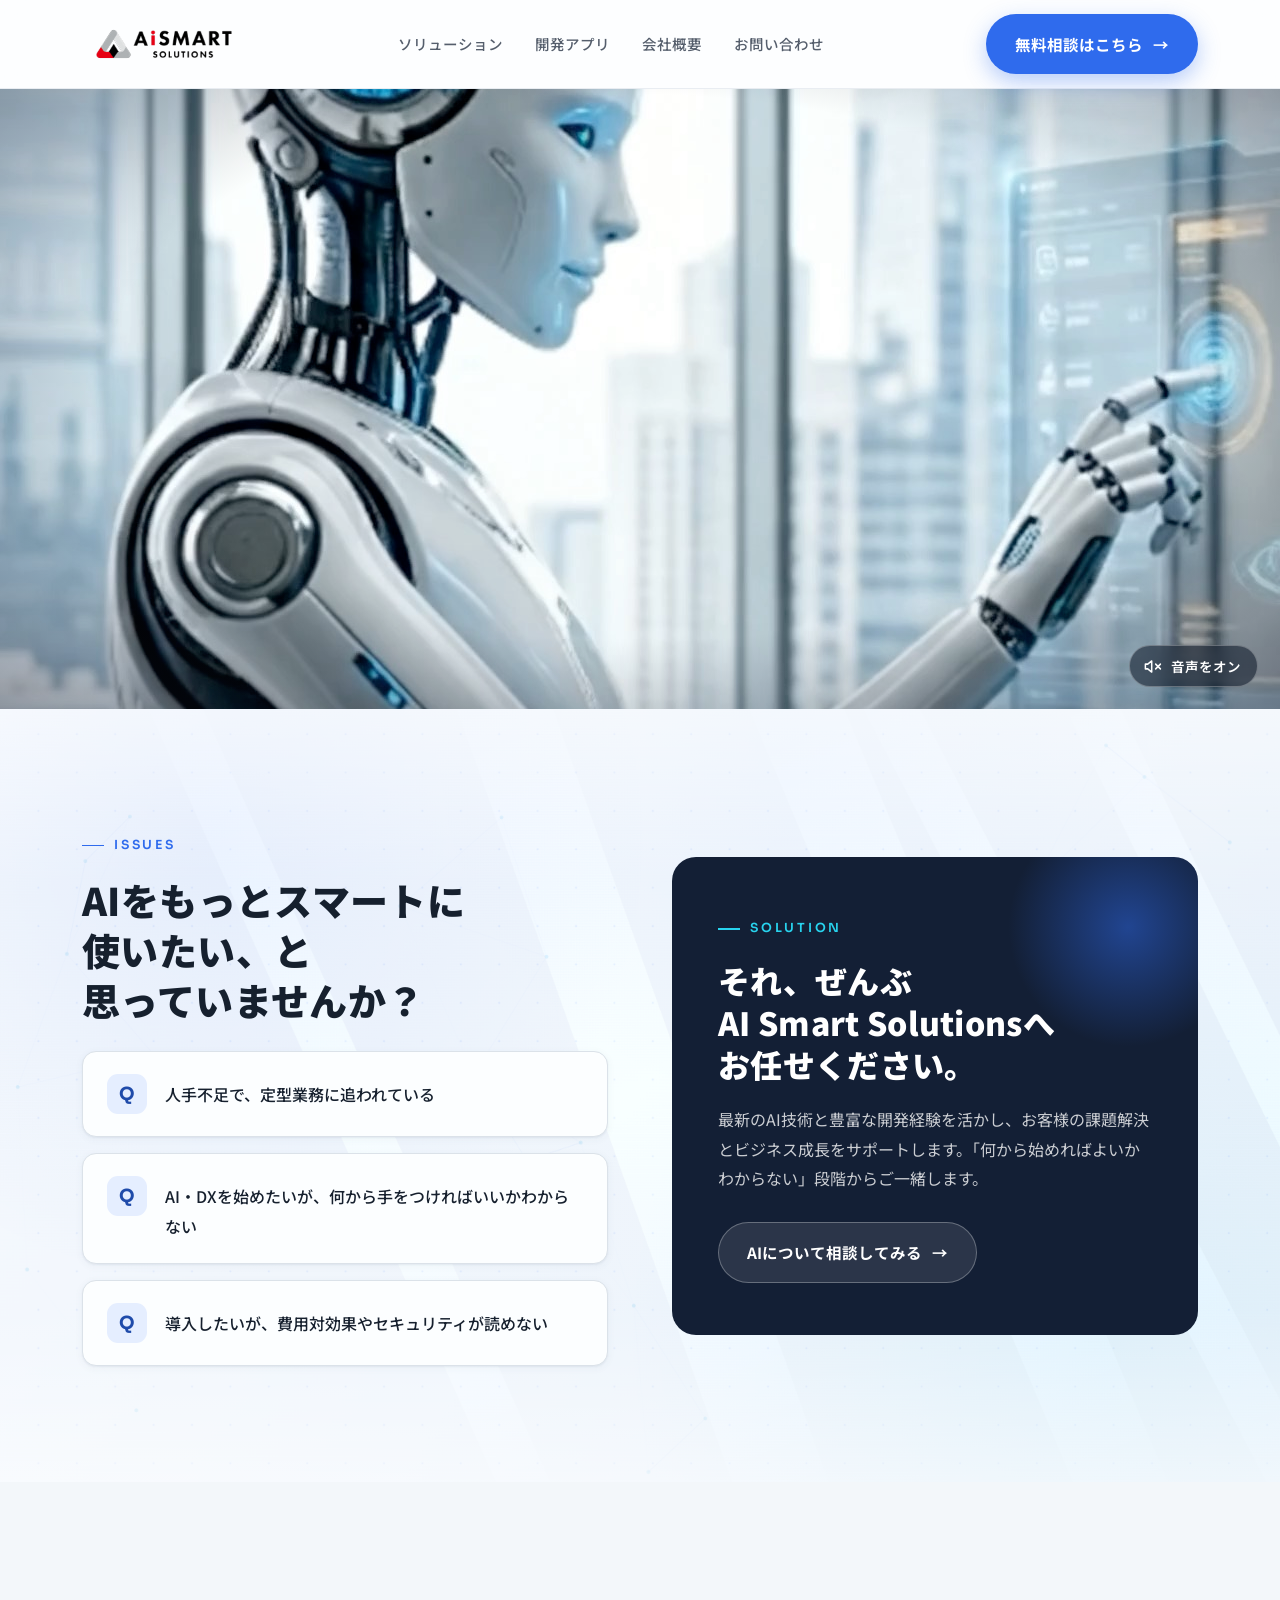
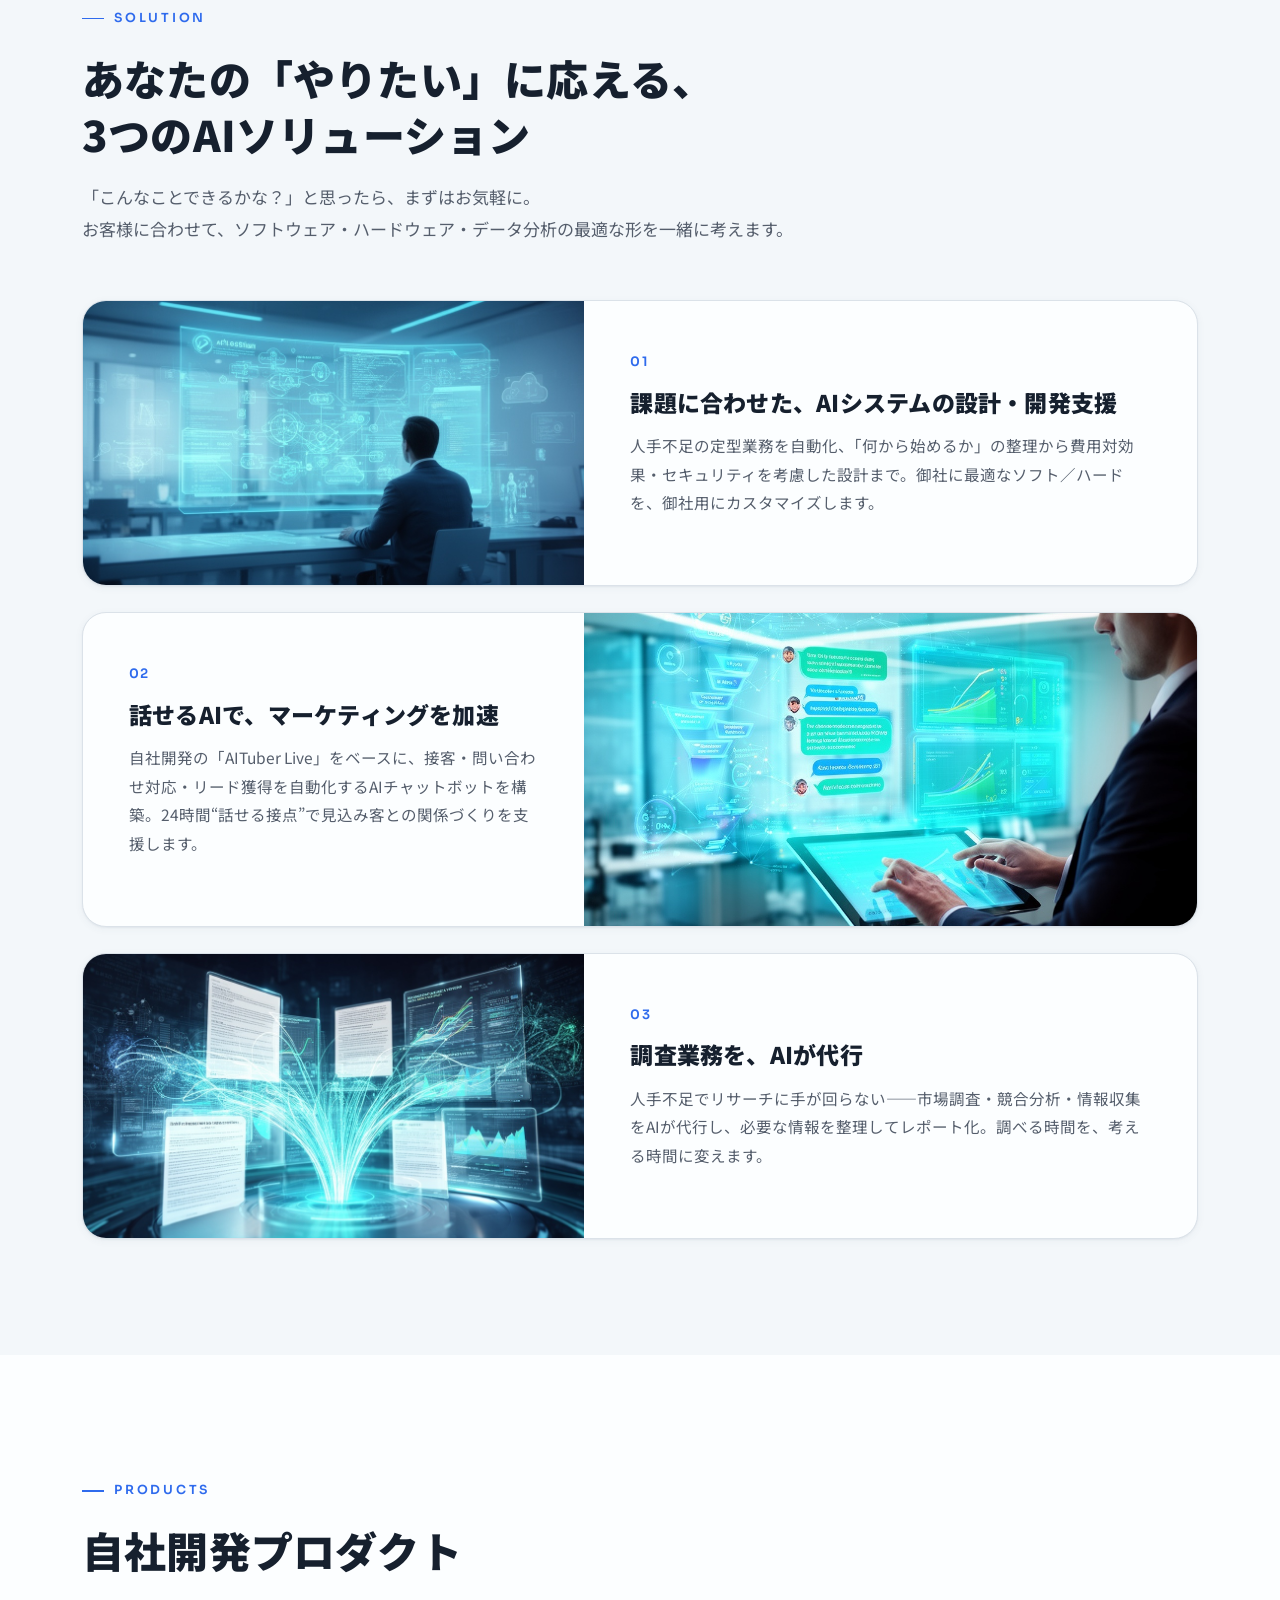
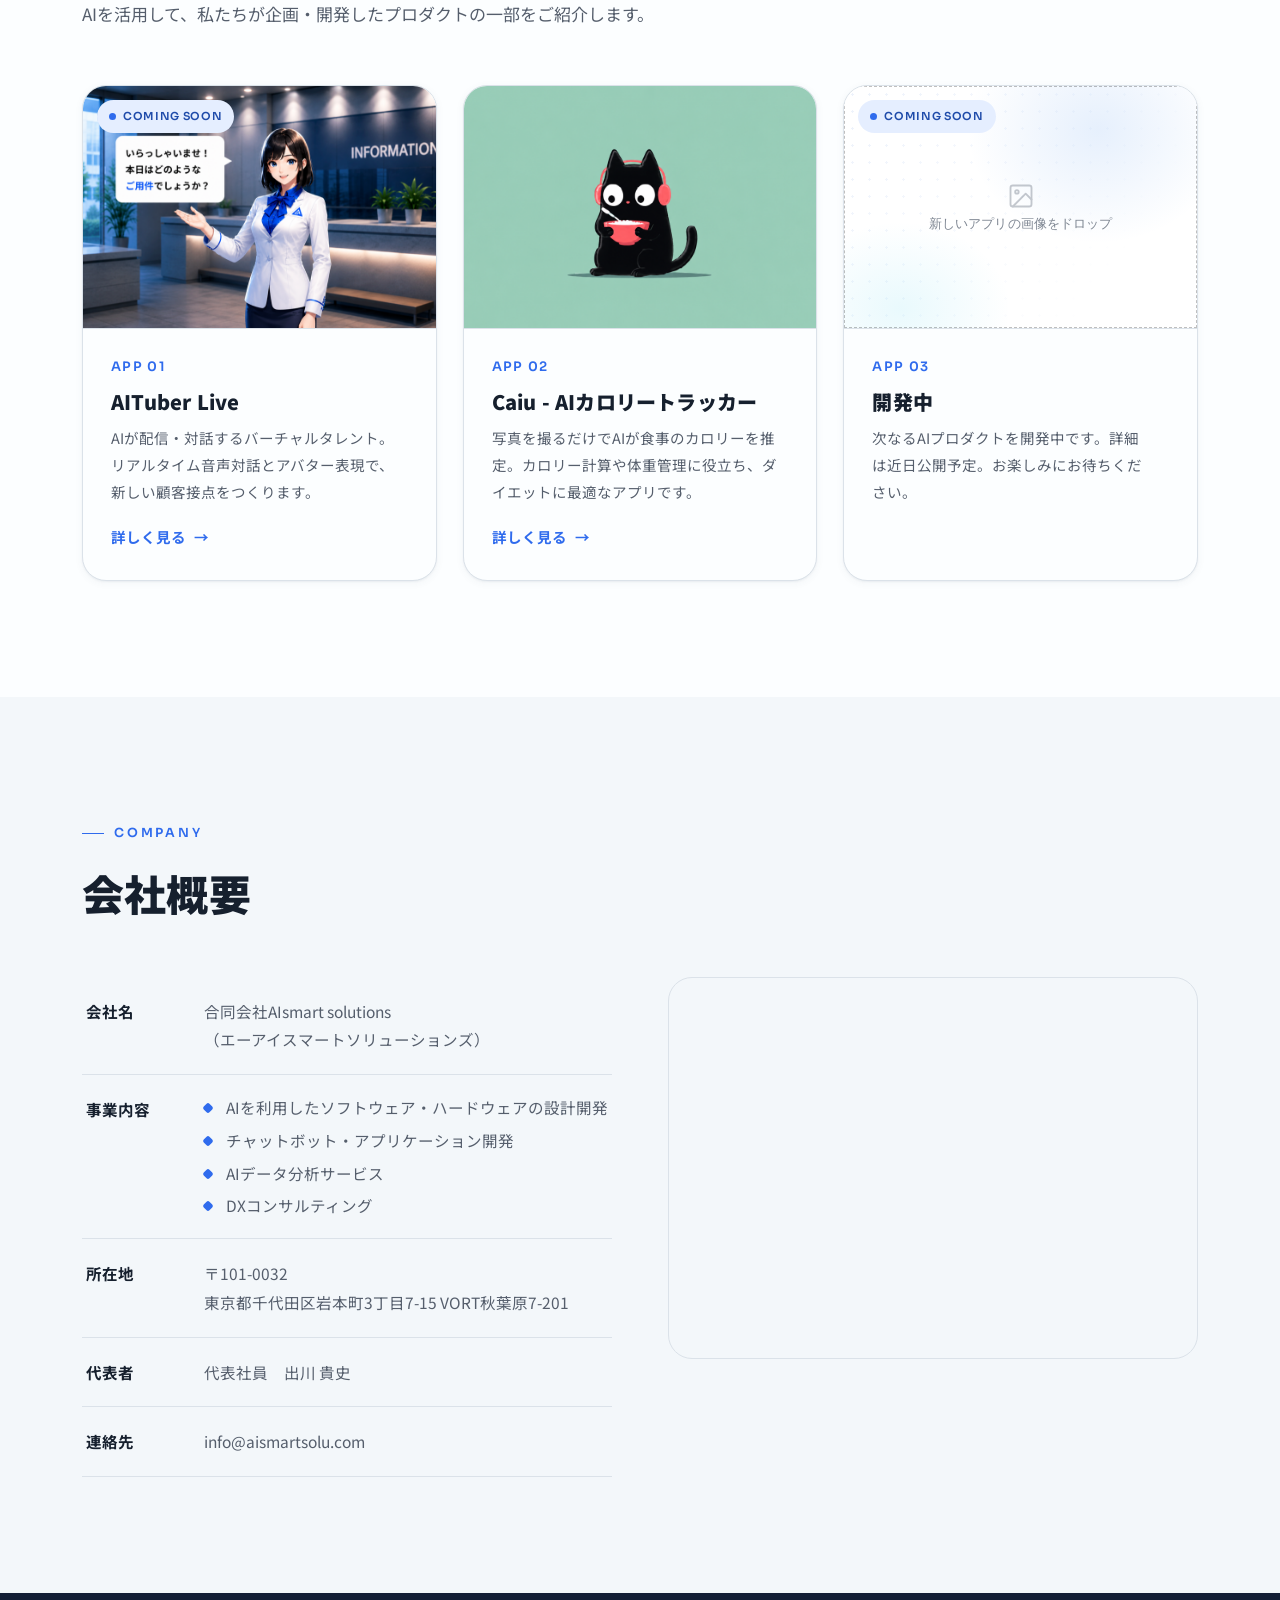
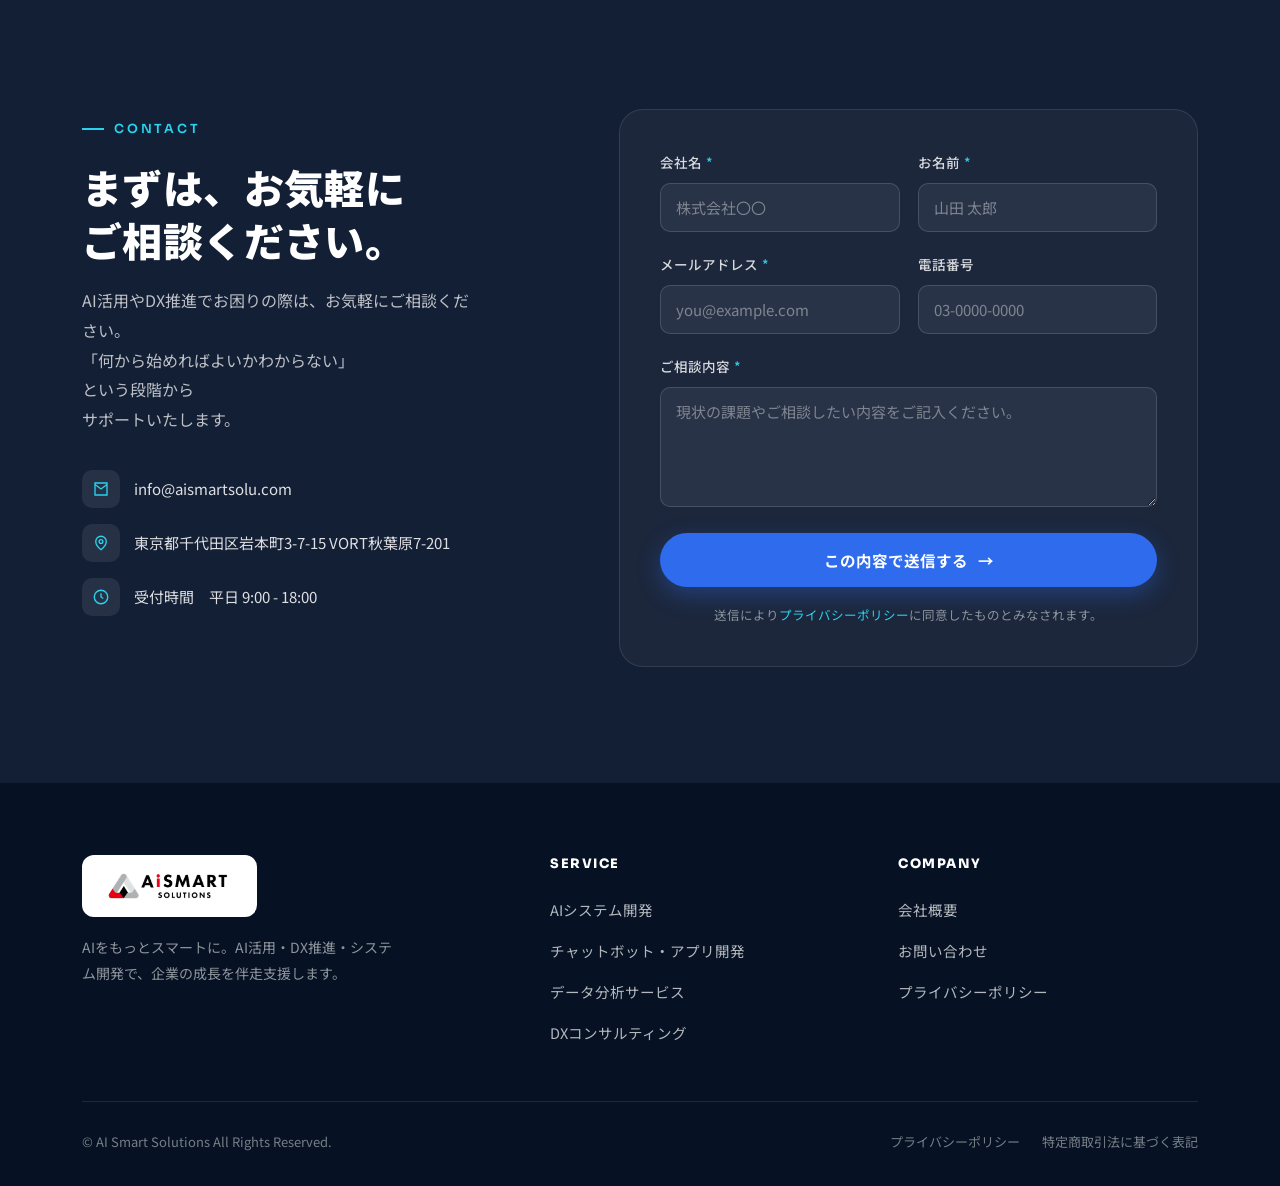
==== index.html @ 5c9c9d2b "Adjust line breaks in contact lead text (v2) Co-Authored-By: Claude Opus 4.8 <noreply@anthropic.com>" ====
<!DOCTYPE html>
<html lang="ja">
<head>
<meta charset="UTF-8">
<meta name="viewport" content="width=device-width, initial-scale=1">
<title>AI Smart Solutions | AI活用・DX推進・システム開発のパートナー</title>
<meta name="description" content="AI Smart SolutionsはAI活用、DX推進、システム開発、チャットボット開発、データ分析サービスを提供し、企業の成長を支援します。">
<meta name="keywords" content="AI開発, DX推進, AIコンサルティング, AIチャットボット, データ分析, AIソリューション, 業務効率化, システム開発">
<meta property="og:title" content="AI Smart Solutions | AIをもっとスマートに">
<meta property="og:description" content="AI活用・DX推進・業務効率化のお悩みを、AI Smart Solutionsが解決します。">
<meta property="og:type" content="website">
<link rel="icon" href="assets/logo.png">
<link rel="stylesheet" href="styles.css">
</head>
<body>

<!-- ======================= HEADER ======================= -->
<header class="site-header">
  <div class="wrap nav">
    <a class="brand" href="#top">
      <img class="brand-logo" src="assets/logo.png" alt="AI Smart Solutions">
    </a>
    <nav class="nav-links">
      <a href="#service">ソリューション</a>
      <a href="#works">開発アプリ</a>
      <a href="#company">会社概要</a>
      <a href="#contact">お問い合わせ</a>
    </nav>
    <a class="btn btn-primary nav-cta" href="#contact">無料相談はこちら <span class="arr">→</span></a>
    <button class="nav-toggle btn btn-ghost" aria-label="メニュー" onclick="document.querySelector('.nav-links').classList.toggle('open')">≡</button>
  </div>
</header>

<main id="top">

<!-- ======================= HERO ======================= -->
<section class="hero section-soft" data-hero="logo" data-hubtone="blue" id="hero">
  <div class="hero-bg"></div>
  <div class="hero-glow" style="width:420px;height:420px;background:var(--accent);opacity:.18;top:-80px;right:6%;"></div>
  <div class="hero-glow" style="width:340px;height:340px;background:var(--cyan);opacity:.14;bottom:-60px;left:2%;"></div>
  <div class="wrap">

    <!-- Variant A: centered -->
    <div class="hero-variant hero-a">
      <div class="eyebrow" style="justify-content:center;">AI · DX · System Development</div>
      <h1 class="hero-title" style="margin-top:22px;">ほんとうのところ、<br><span class="hl">AIをもっとスマートに</span>使いたい<br>と思っていませんか？</h1>
      <p class="hero-sub">AI活用・DX推進・業務効率化のお悩みを、AI Smart Solutionsが解決します。企画から開発、運用までワンストップで伴走します。</p>
      <div class="hero-cta">
        <a class="btn btn-primary" href="#contact">無料相談はこちら <span class="arr">→</span></a>
        <a class="btn btn-ghost" href="#service">サービスを見る</a>
      </div>
      <div class="pill-row">
        <span class="pill">AIシステム開発</span>
        <span class="pill">DX推進</span>
        <span class="pill">データ分析</span>
        <span class="pill">チャットボット</span>
      </div>
    </div>

    <!-- Variant B: split + abstract AI visual -->
    <div class="hero-variant hero-b">
      <div class="hero-split">
        <div>
          <div class="eyebrow">AI · DX · System Development</div>
          <h1 class="hero-title" style="margin-top:22px;">ほんとうのところ、<br><span class="hl">AIをもっとスマートに</span><br>使いたいと思っていませんか？</h1>
          <p class="hero-sub">AI活用・DX推進・業務効率化のお悩みを、AI Smart Solutionsが解決します。</p>
          <div class="hero-cta">
            <a class="btn btn-primary" href="#contact">無料相談はこちら <span class="arr">→</span></a>
            <a class="btn btn-ghost" href="#service">サービスを見る</a>
          </div>
        </div>
        <div class="ai-orb">
          <div class="glow-b"></div>
          <div class="ring r1"></div>
          <div class="ring r2"></div>
          <div class="ring r3"></div>
          <div class="core"></div>
          <div class="node n1"></div>
          <div class="node n2"></div>
          <div class="node n3"></div>
        </div>
      </div>
    </div>

    <!-- Variant C: product mock -->
    <div class="hero-variant hero-c">
      <div class="hero-split">
        <div>
          <div class="eyebrow">AI · DX · System Development</div>
          <h1 class="hero-title" style="margin-top:22px;font-size:clamp(28px,3.6vw,46px);">データを、<br><span class="hl">意思決定の力</span>に変える。</h1>
          <p class="hero-sub">AI活用・DX推進・業務効率化のお悩みを、AI Smart Solutionsが解決します。可視化から予測まで、現場で使える形で。</p>
          <div class="hero-cta">
            <a class="btn btn-primary" href="#contact">無料相談はこちら <span class="arr">→</span></a>
            <a class="btn btn-ghost" href="#service">サービスを見る</a>
          </div>
        </div>
        <div class="mock-window">
          <div class="mock-bar"><i></i><i></i><i></i><span class="url">app.aismartsolu.com / dashboard</span></div>
          <div class="mock-body">
            <div class="mock-kpis">
              <div class="mock-kpi up"><small>売上予測</small><b>+18.4%</b></div>
              <div class="mock-kpi"><small>稼働率</small><b>92%</b></div>
              <div class="mock-kpi up"><small>削減工数</small><b>340h</b></div>
            </div>
            <div class="mock-chart">
              <span style="height:42%"></span><span style="height:58%"></span><span style="height:48%"></span>
              <span style="height:70%"></span><span style="height:62%"></span><span style="height:84%"></span>
              <span style="height:76%"></span><span style="height:96%"></span>
            </div>
            <div class="mock-row"><span class="mock-dot"></span><span class="mock-line s"></span><span class="mock-line"></span></div>
            <div class="mock-row"><span class="mock-dot"></span><span class="mock-line s"></span><span class="mock-line"></span></div>
          </div>
        </div>
      </div>
    </div>

    <!-- Variant D: stats / proof -->
    <div class="hero-variant hero-d">
      <div class="eyebrow" style="justify-content:center;">AI · DX · System Development</div>
      <h1 class="hero-title" style="margin-top:22px;">AIをもっとスマートに。<br><span class="hl">成果でこたえる</span>パートナー。</h1>
      <p class="hero-sub">AI活用・DX推進・業務効率化のお悩みを、AI Smart Solutionsが解決します。</p>
      <div class="hero-cta">
        <a class="btn btn-primary" href="#contact">無料相談はこちら <span class="arr">→</span></a>
        <a class="btn btn-ghost" href="#service">サービスを見る</a>
      </div>
      <div class="stat-strip">
        <div class="stat-cell"><b>100<span style="font-size:.5em">+</span></b><small>AI・DX 支援実績</small></div>
        <div class="stat-cell"><b>4</b><small>事業領域でワンストップ</small></div>
        <div class="stat-cell"><b>340<span style="font-size:.5em">h</span></b><small>平均の業務削減工数</small></div>
        <div class="stat-cell"><b>0<span style="font-size:.5em">→1</span></b><small>「何から」からの伴走</small></div>
      </div>
    </div>

    <!-- Variant E: AI VTuber streaming booth -->
    <div class="hero-variant hero-e">
      <div class="hero-e-stack">
        <div class="hero-e-copy">
          <div class="eyebrow">AI VTuber · DX · System</div>
          <h1 class="hero-title" style="margin-top:22px;font-size:clamp(28px,4vw,50px);">AIが、<span class="hl">話して伝える</span>。<br>もっとスマートな<br>顧客体験へ。</h1>
          <p class="hero-sub">AIチューバー・チャットボットから業務システムまで。AI Smart Solutionsが企画・開発・運用までワンストップで伴走します。</p>
          <div class="hero-cta">
            <a class="btn btn-primary" href="#contact">無料相談はこちら <span class="arr">→</span></a>
            <a class="btn btn-ghost" href="#service">サービスを見る</a>
          </div>
        </div>
        <div class="studio">
          <div class="backglow"></div>
          <div class="floor"></div>
          <div class="halo"></div>
          <span class="live">● LIVE</span>
          <span class="views">12,480 watching</span>
          <span class="bubble">AIをもっと<br>スマートに！</span>
          <div class="avatar">
            <image-slot id="vtuber-avatar" shape="rounded" radius="18" fit="contain" position="50% 100%" placeholder="AIチューバーの立ち絵をドロップ（透過PNG推奨）"></image-slot>
          </div>
          <div class="wave">
            <span style="animation-delay:0s"></span>
            <span style="animation-delay:.12s"></span>
            <span style="animation-delay:.24s"></span>
            <span style="animation-delay:.36s"></span>
            <span style="animation-delay:.18s"></span>
            <span style="animation-delay:.30s"></span>
            <span style="animation-delay:.06s"></span>
            <span style="animation-delay:.20s"></span>
            <span style="animation-delay:.40s"></span>
          </div>
        </div>
      </div>
    </div>

    <!-- Variant F: full-bleed light streaks -->
    <div class="hero-variant hero-f">
      <div class="hero-f-bg"></div>
      <div class="hero-f-inner">
        <div class="eyebrow">AI · DX · System Development</div>
        <h1 class="hero-title" style="margin-top:22px;">ひとつの光に、<br><span class="hl">すべての知能</span>を集めて。</h1>
        <p class="hero-sub">AI活用・DX推進・業務効率化のお悩みを、AI Smart Solutionsが解決します。企画から開発、運用までワンストップで伴走します。</p>
        <div class="hero-cta">
          <a class="btn btn-primary" href="#contact">無料相談はこちら <span class="arr">→</span></a>
          <a class="btn btn-ghost" href="#service">サービスを見る</a>
        </div>
      </div>
    </div>

    <!-- Variant G: AI hub on digital background -->
    <div class="hero-variant hero-g">
      <div class="hero-g-bg">
        <svg class="ai-hub-svg" viewBox="0 0 490 520" xmlns="http://www.w3.org/2000/svg">
            <!-- links -->
            <g class="link">
              <line x1="245" y1="260" x2="245" y2="75"></line>
              <line x1="245" y1="260" x2="376" y2="129"></line>
              <line x1="245" y1="260" x2="430" y2="260"></line>
              <line x1="245" y1="260" x2="376" y2="391"></line>
              <line x1="245" y1="260" x2="245" y2="445"></line>
              <line x1="245" y1="260" x2="114" y2="391"></line>
              <line x1="245" y1="260" x2="60" y2="260"></line>
              <line x1="245" y1="260" x2="114" y2="129"></line>
            </g>
            <g class="dot">
              <circle cx="245" cy="158" r="3"></circle>
              <circle cx="317" cy="201" r="3"></circle>
              <circle cx="347" cy="260" r="3"></circle>
              <circle cx="317" cy="319" r="3"></circle>
              <circle cx="245" cy="362" r="3"></circle>
              <circle cx="173" cy="319" r="3"></circle>
              <circle cx="143" cy="260" r="3"></circle>
              <circle cx="173" cy="201" r="3"></circle>
            </g>
            <!-- satellite nodes -->
            <!-- database (top) -->
            <g transform="translate(245,75)"><circle class="node-c" r="32"></circle>
              <g class="ico"><ellipse cx="0" cy="-9" rx="11" ry="4"></ellipse><path d="M-11,-9 v18 a11,4 0 0 0 22,0 v-18"></path><path d="M-11,0 a11,4 0 0 0 22,0"></path></g></g>
            <!-- gear (top-right) -->
            <g transform="translate(376,129)"><circle class="node-c" r="32"></circle>
              <g class="ico"><circle cx="0" cy="0" r="5"></circle><path d="M0,-12 V-8 M0,8 V12 M-12,0 H-8 M8,0 H12 M-8.5,-8.5 l2.8,2.8 M5.7,5.7 l2.8,2.8 M8.5,-8.5 l-2.8,2.8 M-5.7,5.7 l-2.8,2.8"></path></g></g>
            <!-- lock (right) -->
            <g transform="translate(430,260)"><circle class="node-c" r="32"></circle>
              <g class="ico"><rect x="-9" y="-1" width="18" height="14" rx="2.5"></rect><path d="M-5,-1 v-4 a5,5 0 0 1 10,0 v4"></path></g></g>
            <!-- cart (bottom-right) -->
            <g transform="translate(376,391)"><circle class="node-c" r="32"></circle>
              <g class="ico"><path d="M-12,-9 h4 l3,14 h12 l3,-10 h-16"></path><circle cx="-3" cy="11" r="2"></circle><circle cx="9" cy="11" r="2"></circle></g></g>
            <!-- magnifier (bottom) -->
            <g transform="translate(245,445)"><circle class="node-c" r="32"></circle>
              <g class="ico"><circle cx="-3" cy="-3" r="8"></circle><line x1="3" y1="3" x2="11" y2="11"></line></g></g>
            <!-- chart (bottom-left) -->
            <g transform="translate(114,391)"><circle class="node-c" r="32"></circle>
              <g class="ico"><line x1="-9" y1="11" x2="-9" y2="2"></line><line x1="0" y1="11" x2="0" y2="-8"></line><line x1="9" y1="11" x2="9" y2="-3"></line></g></g>
            <!-- wifi (left) -->
            <g transform="translate(60,260)"><circle class="node-c" r="32"></circle>
              <g class="ico"><path d="M-12,-4 a17,17 0 0 1 24,0"></path><path d="M-7,2 a10,10 0 0 1 14,0"></path></g><circle class="ico-f" cx="60" cy="0" r="0"></circle><circle class="dot" cx="0" cy="9" r="2.4"></circle></g>
            <!-- smartphone (top-left) -->
            <g transform="translate(114,129)"><circle class="node-c" r="32"></circle>
              <g class="ico"><rect x="-8" y="-13" width="16" height="26" rx="3"></rect><line x1="-3" y1="9" x2="3" y2="9"></line></g></g>
            <!-- central core -->
            <g class="core">
              <circle class="ring" cx="245" cy="260" r="74"></circle>
              <circle class="node-c" cx="245" cy="260" r="62" style="stroke-width:3"></circle>
              <text class="ai-text" x="245" y="273" text-anchor="middle">AI</text>
            </g>
          </svg>
        </div>
        <div class="hero-g-inner">
          <div class="eyebrow">AI · DX · System Development</div>
          <h1 class="hero-title" style="margin-top:22px;">人とAIが、<span class="hl">つながる</span>その先へ。</h1>
          <p class="hero-sub">AI活用・DX推進・業務効率化のお悩みを、AI Smart Solutionsが解決します。企画から開発、運用までワンストップで伴走します。</p>
          <div class="hero-cta">
            <a class="btn btn-primary" href="#contact">無料相談はこちら <span class="arr">→</span></a>
            <a class="btn btn-ghost" href="#service">サービスを見る</a>
          </div>
        </div>
      </div>
    </div>

    <!-- Variant Logo: full-bleed hero video -->
    <div class="hero-variant hero-logo">
      <div class="hero-logo-bg">
        <video id="heroVideo" src="assets/hero-video.mp4" autoplay muted loop playsinline poster="assets/hero-robot.jpeg"></video>
        <div class="hero-vignette"></div>
        <button class="hero-sound" id="heroSound" aria-label="音声オン/オフ" onclick="toggleHeroSound()">
          <svg class="ic-muted" viewBox="0 0 24 24"><path d="M11 5 6 9H3v6h3l5 4V5Z"/><line x1="16" y1="9" x2="22" y2="15"/><line x1="22" y1="9" x2="16" y2="15"/></svg>
          <svg class="ic-on" viewBox="0 0 24 24"><path d="M11 5 6 9H3v6h3l5 4V5Z"/><path d="M15.5 8.5a5 5 0 0 1 0 7"/><path d="M18.5 6a8 8 0 0 1 0 12"/></svg>
          <span class="hero-sound-txt">音声をオン</span>
        </button>
      </div>
    </div>

  </div>
</section>

<!-- ======================= PROBLEM ======================= -->
<section class="section has-bg" id="problem">
  <div class="prob-bg"></div>
  <div class="wrap">
    <div class="prob-grid">
      <div class="reveal">
        <div class="eyebrow">Issues</div>
        <h2 style="font-size:clamp(26px,3.2vw,38px);margin:18px 0 14px;">AIをもっとスマートに<br>使いたい、と<br>思っていませんか？</h2>
        <div class="prob-list" style="margin-top:26px;">
          <div class="prob-item"><span class="q">Q</span><p>人手不足で、定型業務に追われている</p></div>
          <div class="prob-item"><span class="q">Q</span><p>AI・DXを始めたいが、何から手をつければいいかわからない</p></div>
          <div class="prob-item"><span class="q">Q</span><p>導入したいが、費用対効果やセキュリティが読めない</p></div>
        </div>
      </div>
      <div class="prob-solve reveal">
        <div class="eyebrow">Solution</div>
        <h3>それ、ぜんぶ<br>AI Smart Solutionsへ<br>お任せください。</h3>
        <p>最新のAI技術と豊富な開発経験を活かし、お客様の課題解決とビジネス成長をサポートします。「何から始めればよいかわからない」段階からご一緒します。</p>
        <a class="btn btn-light" href="#contact" style="margin-top:28px;">AIについて相談してみる <span class="arr">→</span></a>
      </div>
    </div>
  </div>
</section>

<!-- ======================= SERVICES ======================= -->
<section class="section section-soft" id="service">
  <div class="wrap">
    <div class="section-head reveal">
      <div class="eyebrow">Solution</div>
      <h2>あなたの「やりたい」に応える、<br>3つのAIソリューション</h2>
      <p class="lead">「こんなことできるかな？」と思ったら、まずはお気軽に。<br>お客様に合わせて、ソフトウェア・ハードウェア・データ分析の最適な形を一緒に考えます。</p>
    </div>

    <div class="svc-list">
      <!-- 01 -->
      <article class="svc reveal">
        <div class="svc-visual">
          <img class="svc-img" src="assets/svc-01.png" alt="AIチップと回路・ハードウェア設計開発のイメージ">
        </div>
        <div class="svc-body">
          <span class="svc-num">01</span>
          <h3>課題に合わせた、AIシステムの設計・開発支援</h3>
          <p class="desc">人手不足の定型業務を自動化、「何から始めるか」の整理から費用対効果・セキュリティを考慮した設計まで。御社に最適なソフト／ハードを、御社用にカスタマイズします。</p>
        </div>
      </article>
      <!-- 02 -->
      <article class="svc reveal">
        <div class="svc-visual">
          <img class="svc-img" src="assets/svc-02.png" alt="AIチャットボット・アプリケーションのイメージ">
        </div>
        <div class="svc-body">
          <span class="svc-num">02</span>
          <h3>話せるAIで、マーケティングを加速</h3>
          <p class="desc">自社開発の「AITuber Live」をベースに、接客・問い合わせ対応・リード獲得を自動化するAIチャットボットを構築。24時間“話せる接点”で見込み客との関係づくりを支援します。</p>
        </div>
      </article>
      <!-- 03 -->
      <article class="svc reveal">
        <div class="svc-visual">
          <img class="svc-img" src="assets/svc-03.png" alt="AIデータ分析ダッシュボードのイメージ">
        </div>
        <div class="svc-body">
          <span class="svc-num">03</span>
          <h3>調査業務を、AIが代行</h3>
          <p class="desc">人手不足でリサーチに手が回らない——市場調査・競合分析・情報収集をAIが代行し、必要な情報を整理してレポート化。調べる時間を、考える時間に変えます。</p>
        </div>
        </div>
      </article>
    </div>
  </div>
</section>

<!-- ======================= APPS / WORKS ======================= -->
<section class="section" id="works">
  <div class="wrap">
    <div class="section-head reveal">
      <div class="eyebrow">Products</div>
      <h2>自社開発プロダクト</h2>
      <p class="lead">AIを活用して、私たちが企画・開発したプロダクトの一部をご紹介します。</p>
    </div>
    <div class="apps">
      <!-- App 01: AITuber Live -->
      <a class="app-card reveal" href="https://aituberlive-lp.vercel.app" target="_blank" rel="noopener">
        <div class="app-frame">
          <span class="app-badge soon">COMING SOON</span>
          <img src="assets/aituber-reception.png" alt="AITuber Live" style="position:absolute;inset:0;width:100%;height:100%;object-fit:cover;z-index:1;">
        </div>
        <div class="app-body">
          <span class="app-num">APP 01</span>
          <h3>AITuber Live</h3>
          <p>AIが配信・対話するバーチャルタレント。リアルタイム音声対話とアバター表現で、新しい顧客接点をつくります。</p>
          <span class="app-link">詳しく見る <span class="arr">→</span></span>
        </div>
      </a>

      <!-- App 02: Caiu -->
      <a class="app-card reveal" href="apps/calorie.html">
        <div class="app-frame">
          <img src="assets/caiu-cat.png" alt="Caiu - AIカロリートラッカー" style="position:absolute;inset:0;width:100%;height:100%;object-fit:cover;z-index:1;">
        </div>
        <div class="app-body">
          <span class="app-num">APP 02</span>
          <h3>Caiu - AIカロリートラッカー</h3>
          <p>写真を撮るだけでAIが食事のカロリーを推定。カロリー計算や体重管理に役立ち、ダイエットに最適なアプリです。</p>
          <span class="app-link">詳しく見る <span class="arr">→</span></span>
        </div>
      </a>

      <!-- App 03: 開発中 -->
      <div class="app-card reveal">
        <div class="app-frame">
          <span class="app-badge soon">COMING SOON</span>
          <image-slot id="app-soon" shape="rect" fit="cover" placeholder="新しいアプリの画像をドロップ"></image-slot>
        </div>
        <div class="app-body">
          <span class="app-num">APP 03</span>
          <h3>開発中</h3>
          <p>次なるAIプロダクトを開発中です。詳細は近日公開予定。お楽しみにお待ちください。</p>
        </div>
      </div>
    </div>
  </div>
</section>

<!-- ======================= COMPANY ======================= -->
<section class="section section-soft" id="company">
  <div class="wrap">
    <div class="section-head reveal">
      <div class="eyebrow">Company</div>
      <h2>会社概要</h2>
    </div>
    <div class="company-grid">
      <div class="reveal">
        <table class="company-table">
          <tbody>
            <tr><th>会社名</th><td><span style="white-space:nowrap">合同会社AIsmart solutions</span><span style="white-space:nowrap">（エーアイスマートソリューションズ）</span></td></tr>
            <tr><th>事業内容</th><td>
              <ul class="company-biz">
                <li style="white-space:nowrap">AIを利用したソフトウェア・ハードウェアの設計開発</li>
                <li>チャットボット・アプリケーション開発</li>
                <li>AIデータ分析サービス</li>
                <li>DXコンサルティング</li>
              </ul>
            </td></tr>
            <tr><th>所在地</th><td>〒101-0032<br>東京都千代田区岩本町3丁目7-15 VORT秋葉原7-201</td></tr>
            <tr><th>代表者</th><td>代表社員　出川 貴史</td></tr>
            <tr><th>連絡先</th><td>info@aismartsolu.com</td></tr>
          </tbody>
        </table>
      </div>
      <div class="map-ph reveal">
        <iframe
          class="map-embed"
          src="https://www.google.com/maps?q=35.6956888,139.7779809&z=17&output=embed"
          loading="lazy"
          referrerpolicy="no-referrer-when-downgrade"
          title="AI Smart Solutions 所在地マップ"
          allowfullscreen></iframe>
      </div>
    </div>
  </div>
</section>

<!-- ======================= CONTACT ======================= -->
<section class="section contact" id="contact">
  <div class="wrap">
    <div class="contact-grid">
      <div class="reveal">
        <div class="eyebrow">Contact</div>
        <h2>まずは、お気軽に<br>ご相談ください。</h2>
        <p class="lead">AI活用やDX推進でお困りの際は、お気軽にご相談ください。<br>「何から始めればよいかわからない」<br>という段階から<br>サポートいたします。</p>
        <div class="contact-points">
          <div class="contact-point"><span class="ic"><svg viewBox="0 0 24 24"><path d="M4 4h16v16H4z"/><path d="m4 6 8 6 8-6"/></svg></span>info@aismartsolu.com</div>
          <div class="contact-point"><span class="ic"><svg viewBox="0 0 24 24"><path d="M12 21s-7-5.5-7-11a7 7 0 0 1 14 0c0 5.5-7 11-7 11Z"/><circle cx="12" cy="10" r="2.5"/></svg></span>東京都千代田区岩本町3-7-15 VORT秋葉原7-201</div>
          <div class="contact-point"><span class="ic"><svg viewBox="0 0 24 24"><circle cx="12" cy="12" r="9"/><path d="M12 7v5l3 2"/></svg></span>受付時間　平日 9:00 - 18:00</div>
        </div>
      </div>

      <form class="form reveal" id="contactForm" onsubmit="return submitForm(event)">
        <div class="form-fields" id="formFields">
          <div class="form-row two">
            <div><label>会社名<span class="req">*</span></label><input name="company" required placeholder="株式会社〇〇"></div>
            <div><label>お名前<span class="req">*</span></label><input name="name" required placeholder="山田 太郎"></div>
          </div>
          <div class="form-row two">
            <div><label>メールアドレス<span class="req">*</span></label><input name="email" type="email" required placeholder="you@example.com"></div>
            <div><label>電話番号</label><input name="tel" type="tel" placeholder="03-0000-0000"></div>
          </div>
          <div class="form-row">
            <label>ご相談内容<span class="req">*</span></label>
            <textarea name="message" required placeholder="現状の課題やご相談したい内容をご記入ください。"></textarea>
          </div>
          <input type="hidden" name="_subject" value="【AI Smart HP】お問い合わせがありました">
          <input type="hidden" name="_template" value="table">
          <input type="hidden" name="_captcha" value="false">
          <button class="btn btn-primary" type="submit">この内容で送信する <span class="arr">→</span></button>
          <p class="privacy">送信により<a href="#" style="color:var(--cyan)">プライバシーポリシー</a>に同意したものとみなされます。</p>
        </div>
        <div class="form-success" id="formSuccess">
          <div class="check"><svg viewBox="0 0 24 24"><path d="m5 13 4 4L19 7"/></svg></div>
          <h3>送信ありがとうございました</h3>
          <p>担当者より2営業日以内にご連絡いたします。</p>
        </div>
      </form>
    </div>
  </div>
</section>

</main>

<!-- ======================= FOOTER ======================= -->
<footer class="site-footer">
  <div class="wrap">
    <div class="footer-top">
      <div class="footer-brand">
        <div class="footer-logo-chip"><img src="assets/logo.png" alt="AI Smart Solutions"></div>
        <p>AIをもっとスマートに。AI活用・DX推進・システム開発で、企業の成長を伴走支援します。</p>
      </div>
      <div class="footer-col">
        <h4>Service</h4>
        <a href="#service">AIシステム開発</a>
        <a href="#service">チャットボット・アプリ開発</a>
        <a href="#service">データ分析サービス</a>
        <a href="#service">DXコンサルティング</a>
      </div>
      <div class="footer-col">
        <h4>Company</h4>
        <a href="#company">会社概要</a>
          <a href="#contact">お問い合わせ</a>
        <a href="#">プライバシーポリシー</a>
      </div>
    </div>
    <div class="footer-bot">
      <span>© AI Smart Solutions All Rights Reserved.</span>
      <div class="links">
        <a href="#">プライバシーポリシー</a>
        <a href="#">特定商取引法に基づく表記</a>
      </div>
    </div>
  </div>
</footer>

<!-- ======================= SCRIPTS ======================= -->
<script>
  // hero video sound toggle
  function toggleHeroSound(){
    const v = document.getElementById('heroVideo');
    const btn = document.getElementById('heroSound');
    if(!v) return;
    v.muted = !v.muted;
    if(!v.muted){ v.volume = 0.6; v.play().catch(()=>{}); }
    btn.classList.toggle('on', !v.muted);
    btn.querySelector('.hero-sound-txt').textContent = v.muted ? '音声をオン' : '音声をオフ';
  }
  // contact form — send via formsubmit.co (delivers to info@aismartsolu.com)
  function submitForm(e){
    e.preventDefault();
    var form = e.target;
    var btn = form.querySelector('button[type=submit]');
    var orig = btn.innerHTML;
    btn.disabled = true;
    btn.innerHTML = '送信中…';
    fetch('https://formsubmit.co/ajax/info@aismartsolu.com', {
      method: 'POST',
      headers: { 'Accept': 'application/json' },
      body: new FormData(form)
    })
    .then(function(r){ if(!r.ok) throw new Error('http'); return r.json(); })
    .then(function(){
      document.getElementById('formFields').style.display = 'none';
      document.getElementById('formSuccess').classList.add('show');
    })
    .catch(function(){
      btn.disabled = false;
      btn.innerHTML = orig;
      alert('送信に失敗しました。お手数ですが info@aismartsolu.com まで直接ご連絡ください。');
    });
    return false;
  }
  // reveal on scroll
  const io = new IntersectionObserver((entries)=>{
    entries.forEach(en=>{ if(en.isIntersecting){ en.target.classList.add('in'); io.unobserve(en.target);} });
  }, { threshold: 0.12 });
  document.querySelectorAll('.reveal').forEach(el=>io.observe(el));
</script>

<script src="image-slot.js"></script>

<template id="__bundler_thumbnail">
<svg viewBox="0 0 100 100" xmlns="http://www.w3.org/2000/svg">
  <rect width="100" height="100" rx="20" fill="#1b3a6b"/>
  <text x="50" y="58" font-family="sans-serif" font-size="34" font-weight="700" fill="#fff" text-anchor="middle">AI</text>
</svg>
</template>

</body>
</html>
---- styles.css ----
/* ============================================================
   AI Smart Solutions — Corporate Site
   Design system + components
   ============================================================ */

@import url('https://fonts.googleapis.com/css2?family=Zen+Kaku+Gothic+New:wght@400;500;700;900&family=Zen+Maru+Gothic:wght@500;700;900&family=Shippori+Mincho:wght@600;700;800&family=Noto+Sans+JP:wght@400;500;700;900&family=Sora:wght@400;500;600;700&display=swap');

:root {
  /* type */
  --font-head: 'Noto Sans JP', sans-serif;
  --font-body: 'Noto Sans JP', sans-serif;
  --font-latin: 'Sora', sans-serif;

  /* ink + surfaces (cool neutral whites) */
  --ink:       oklch(0.24 0.03 258);
  --ink-soft:  oklch(0.48 0.025 258);
  --ink-faint: oklch(0.62 0.02 258);
  --bg:        oklch(0.995 0.003 250);
  --bg-soft:   oklch(0.974 0.006 250);
  --bg-tint:   oklch(0.955 0.012 250);
  --line:      oklch(0.91 0.012 250);
  --line-soft: oklch(0.945 0.008 250);

  /* navy / dark surface — graphite charcoal (matches logo mark) */
  --navy:      oklch(0.24 0.045 262);
  --navy-2:    oklch(0.30 0.05 262);

  /* brand accents — cool digital blue/cyan to match the hero AI hub */
  --accent:        #2f6bed;   /* digital blue */
  --accent-strong: color-mix(in oklab, var(--accent), black 22%);
  --accent-soft:   color-mix(in oklab, var(--accent), white 88%);
  --cyan:          #28d3ee;   /* electric cyan secondary */

  --radius: 14px;
  --radius-sm: 10px;
  --radius-lg: 24px;
  --shadow-sm: 0 1px 2px oklch(0.4 0.05 258 / 0.06), 0 2px 8px oklch(0.4 0.05 258 / 0.05);
  --shadow-md: 0 8px 24px oklch(0.35 0.06 258 / 0.10), 0 2px 8px oklch(0.35 0.06 258 / 0.06);
  --shadow-lg: 0 24px 60px oklch(0.3 0.07 258 / 0.16);
  --maxw: 1180px;
}

* { box-sizing: border-box; }

html { scroll-behavior: smooth; }

body {
  margin: 0;
  font-family: var(--font-body);
  color: var(--ink);
  background: var(--bg);
  font-size: 16px;
  line-height: 1.85;
  -webkit-font-smoothing: antialiased;
  text-rendering: optimizeLegibility;
}

h1, h2, h3, h4 {
  font-family: var(--font-head);
  font-weight: 900;
  line-height: 1.32;
  letter-spacing: 0.01em;
  margin: 0;
  text-wrap: balance;
}

p { margin: 0; text-wrap: pretty; }
a { color: inherit; text-decoration: none; }

.wrap { max-width: var(--maxw); margin: 0 auto; padding: 0 32px; }

/* ---- shared eyebrow / latin label ---- */
.eyebrow {
  font-family: var(--font-latin);
  font-size: 12.5px;
  font-weight: 600;
  letter-spacing: 0.22em;
  text-transform: uppercase;
  color: var(--accent);
  display: inline-flex;
  align-items: center;
  gap: 10px;
}
.eyebrow::before {
  content: "";
  width: 22px; height: 1.5px;
  background: var(--accent);
  display: inline-block;
}

.section { padding: 116px 0; }
.section-soft { background: var(--bg-soft); }
.section.has-bg { position: relative; }
.section.has-bg > .wrap { position: relative; z-index: 1; }
.prob-bg {
  position: absolute; inset: 0; z-index: 0; overflow: hidden;
  background-image: url('assets/problem-bg.png');
  background-size: cover; background-position: center;
}
.prob-bg::after {
  content:""; position:absolute; inset:0;
  background: linear-gradient(180deg, rgba(255,255,255,0.5) 0%, rgba(255,255,255,0.15) 22%, rgba(255,255,255,0.15) 78%, rgba(255,255,255,0.55) 100%);
}

.section-head { max-width: 720px; margin-bottom: 56px; }
.section-head .eyebrow { margin-bottom: 20px; }
.section-head h2 {
  font-size: clamp(28px, 3.6vw, 42px);
  letter-spacing: 0.005em;
}
.section-head .lead {
  margin-top: 20px;
  color: var(--ink-soft);
  font-size: 17px;
}

/* ---- buttons ---- */
.btn {
  display: inline-flex; align-items: center; gap: 10px;
  font-family: var(--font-body);
  font-weight: 700;
  font-size: 15.5px;
  padding: 15px 28px;
  border-radius: 100px;
  border: 1.5px solid transparent;
  cursor: pointer;
  transition: transform .18s ease, box-shadow .25s ease, background .2s ease, color .2s ease, border-color .2s ease;
  white-space: nowrap;
}
.btn .arr { transition: transform .2s ease; }
.btn:hover .arr { transform: translateX(4px); }

.btn-primary {
  background: var(--accent);
  color: #fff;
  box-shadow: 0 8px 22px color-mix(in oklab, var(--accent), transparent 66%);
}
.btn-primary:hover { background: var(--accent-strong); transform: translateY(-2px); box-shadow: 0 14px 30px color-mix(in oklab, var(--accent), transparent 58%); }

.btn-ghost {
  background: transparent;
  color: var(--ink);
  border-color: var(--line);
}
.btn-ghost:hover { border-color: var(--accent); color: var(--accent); transform: translateY(-2px); }

.btn-light {
  background: rgba(255,255,255,0.1);
  color: #fff;
  border-color: rgba(255,255,255,0.28);
}
.btn-light:hover { background: rgba(255,255,255,0.18); transform: translateY(-2px); }

/* ============================================================
   HEADER
   ============================================================ */
.site-header {
  position: sticky; top: 0; z-index: 50;
  background: oklch(0.995 0.003 250 / 0.82);
  backdrop-filter: saturate(160%) blur(16px);
  border-bottom: 1px solid var(--line-soft);
}
.nav {
  display: flex; align-items: center; justify-content: space-between;
  height: 88px;
}
.brand { display: flex; align-items: center; gap: 12px; }
.brand-logo { height: 48px; width: auto; display: block; }
.footer-logo-chip { display: inline-flex; background: #fff; padding: 10px 14px; border-radius: 12px; }
.footer-logo-chip img { height: 42px; width: auto; display: block; }
.brand-mark {
  width: 38px; height: 38px; border-radius: 10px;
  background: linear-gradient(135deg, var(--accent), var(--accent-strong));
  display: grid; place-items: center;
  color: #fff; font-family: var(--font-latin); font-weight: 700; font-size: 17px;
  box-shadow: var(--shadow-sm);
  position: relative; overflow: hidden;
}
.brand-mark::after {
  content:""; position:absolute; inset:0;
  background: radial-gradient(circle at 70% 20%, var(--cyan), transparent 55%);
  opacity: 0.6;
}
.brand-name { display: flex; flex-direction: column; line-height: 1.1; }
.brand-name b { font-family: var(--font-head); font-size: 17px; font-weight: 700; letter-spacing: 0.01em; white-space: nowrap; }
.brand-name span { font-family: var(--font-latin); font-size: 10px; letter-spacing: 0.16em; color: var(--ink-faint); text-transform: uppercase; white-space: nowrap; }

.nav-links { display: flex; align-items: center; gap: 4px; }
.nav-links a {
  font-size: 14.5px; font-weight: 500; color: var(--ink-soft);
  padding: 10px 14px; border-radius: 8px; white-space: nowrap;
  transition: color .2s, background .2s;
}
.nav-links a:hover { color: var(--accent); background: var(--accent-soft); }
.nav-cta { margin-left: 14px; }
.nav-toggle { display: none; }

/* ============================================================
   HERO  (4 variants via [data-hero])
   ============================================================ */
.hero { position: relative; overflow: hidden; }
.hero .wrap { position: relative; z-index: 2; }

.hero-title {
  font-size: clamp(30px, 5vw, 60px);
  font-weight: 900;
  line-height: 1.28;
  letter-spacing: 0.005em;
}
.hero-title .hl {
  background: linear-gradient(120deg, var(--accent), var(--cyan));
  -webkit-background-clip: text; background-clip: text; color: transparent;
}
.hero-sub {
  margin-top: 26px;
  font-size: 18px;
  color: var(--ink-soft);
  max-width: 540px;
  line-height: 1.9;
}
.hero-cta { margin-top: 38px; display: flex; gap: 14px; flex-wrap: wrap; }

/* hide all variants, show the active one */
.hero-variant { display: none; }
.hero[data-hero="a"] .hero-a,
.hero[data-hero="b"] .hero-b,
.hero[data-hero="c"] .hero-c,
.hero[data-hero="d"] .hero-d,
.hero[data-hero="e"] .hero-e,
.hero[data-hero="f"] .hero-f,
.hero[data-hero="g"] .hero-g { display: block; }
.hero[data-hero="f"] .hero-f,
.hero[data-hero="g"] .hero-g { display: grid; }
.hero[data-hero="logo"] .hero-logo { display: flex; }

/* decorative grid + glow background (shared) */
.hero-bg {
  position: absolute; inset: 0; z-index: 1; pointer-events: none;
  background-image:
    linear-gradient(var(--line-soft) 1px, transparent 1px),
    linear-gradient(90deg, var(--line-soft) 1px, transparent 1px);
  background-size: 56px 56px;
  -webkit-mask-image: radial-gradient(ellipse 80% 70% at 70% 25%, #000 30%, transparent 75%);
          mask-image: radial-gradient(ellipse 80% 70% at 70% 25%, #000 30%, transparent 75%);
  opacity: 0.7;
}
.hero-glow {
  position: absolute; z-index: 0; border-radius: 50%;
  filter: blur(70px); pointer-events: none;
}

/* --- Variant A: centered, generous whitespace --- */
.hero-a { text-align: center; padding: 150px 0 140px; }
.hero-a .hero-sub { margin-left: auto; margin-right: auto; }
.hero-a .hero-cta { justify-content: center; }
.hero-a .hero-title { max-width: 920px; margin: 0 auto; }
.hero-a .pill-row { justify-content: center; }

/* --- Variant B: split, abstract AI visual --- */
.hero-split { display: grid; grid-template-columns: 1.05fr 0.95fr; gap: 56px; align-items: center; padding: 120px 0; }
.hero-b .hero-title { font-size: clamp(28px, 4vw, 50px); }

.ai-orb {
  position: relative; aspect-ratio: 1; border-radius: 28px;
  background: linear-gradient(160deg, var(--navy), oklch(0.18 0.05 262));
  overflow: hidden; box-shadow: var(--shadow-lg);
  display: grid; place-items: center;
}
.ai-orb .ring {
  position: absolute; border: 1px solid rgba(255,255,255,0.12); border-radius: 50%;
  animation: spin 24s linear infinite;
}
.ai-orb .ring.r1 { inset: 12%; }
.ai-orb .ring.r2 { inset: 24%; border-color: oklch(0.74 0.12 218 / 0.35); animation-duration: 16s; animation-direction: reverse; }
.ai-orb .ring.r3 { inset: 36%; border-color: oklch(0.58 0.16 256 / 0.45); animation-duration: 11s; }
.ai-orb .core {
  width: 38%; height: 38%; border-radius: 50%;
  background: radial-gradient(circle at 35% 30%, var(--cyan), var(--accent) 55%, var(--accent-strong));
  box-shadow: 0 0 60px oklch(0.74 0.12 218 / 0.55);
  animation: pulse 4s ease-in-out infinite;
}
.ai-orb .node { position: absolute; width: 9px; height: 9px; border-radius: 50%; background: var(--cyan); box-shadow: 0 0 12px var(--cyan); }
.ai-orb .node.n1 { top: 16%; left: 50%; }
.ai-orb .node.n2 { top: 50%; right: 14%; }
.ai-orb .node.n3 { bottom: 18%; left: 30%; }
.ai-orb .glow-b { position: absolute; width: 60%; height: 60%; background: var(--accent); filter: blur(80px); opacity: 0.4; border-radius: 50%; }

@keyframes spin { to { transform: rotate(360deg); } }
@keyframes pulse { 0%,100% { transform: scale(1); opacity: 0.92; } 50% { transform: scale(1.08); opacity: 1; } }
@media (prefers-reduced-motion: reduce) { .ai-orb .ring, .ai-orb .core { animation: none; } }

/* --- Variant C: product mock --- */
.hero-c .hero-split { grid-template-columns: 1fr 1.1fr; }
.mock-window {
  border-radius: 16px; overflow: hidden; background: #fff;
  box-shadow: var(--shadow-lg); border: 1px solid var(--line);
}
.mock-bar { display: flex; align-items: center; gap: 7px; padding: 13px 16px; background: var(--bg-soft); border-bottom: 1px solid var(--line); }
.mock-bar i { width: 11px; height: 11px; border-radius: 50%; background: var(--line); }
.mock-bar i:nth-child(1){ background: oklch(0.7 0.15 25);} .mock-bar i:nth-child(2){ background: oklch(0.82 0.14 85);} .mock-bar i:nth-child(3){ background: oklch(0.72 0.13 150);}
.mock-bar .url { margin-left: 10px; font-family: var(--font-latin); font-size: 11px; color: var(--ink-faint); }
.mock-body { padding: 22px; display: grid; gap: 16px; }
.mock-kpis { display: grid; grid-template-columns: repeat(3,1fr); gap: 12px; }
.mock-kpi { background: var(--bg-soft); border: 1px solid var(--line-soft); border-radius: 10px; padding: 14px; }
.mock-kpi small { font-size: 10px; color: var(--ink-faint); font-family: var(--font-latin); letter-spacing: 0.08em; }
.mock-kpi b { display: block; font-size: 22px; font-family: var(--font-latin); margin-top: 4px; color: var(--ink); }
.mock-kpi.up b { color: var(--accent); }
.mock-chart { height: 150px; border: 1px solid var(--line-soft); border-radius: 10px; padding: 14px; display: flex; align-items: flex-end; gap: 9px; background: linear-gradient(180deg, transparent, var(--accent-soft)); }
.mock-chart span { flex: 1; background: linear-gradient(180deg, var(--accent), var(--cyan)); border-radius: 4px 4px 0 0; opacity: 0.85; }
.mock-row { display: flex; gap: 10px; align-items: center; }
.mock-line { height: 9px; border-radius: 5px; background: var(--bg-tint); flex: 1; }
.mock-line.s { flex: 0 0 60px; }
.mock-dot { width: 26px; height: 26px; border-radius: 8px; background: var(--accent-soft); }

/* --- Variant D: stats / proof --- */
.hero-d { padding: 130px 0 0; text-align: center; }
.hero-d .hero-title { max-width: 880px; margin: 0 auto; }
.hero-d .hero-sub { margin: 26px auto 0; }
.hero-d .hero-cta { justify-content: center; }
.stat-strip {
  margin-top: 84px; border-top: 1px solid var(--line);
  display: grid; grid-template-columns: repeat(4,1fr);
  background: var(--bg-soft);
}
.stat-cell { padding: 40px 24px; border-right: 1px solid var(--line); text-align: center; }
.stat-cell:last-child { border-right: none; }
.stat-cell b { display: block; font-family: var(--font-latin); font-weight: 700; font-size: clamp(30px,3.4vw,44px); color: var(--accent); line-height: 1; }
.stat-cell small { display: block; margin-top: 12px; font-size: 13.5px; color: var(--ink-soft); }

/* shared trust pills under hero */
.pill-row { display: flex; gap: 10px; flex-wrap: wrap; margin-top: 34px; }
.pill {
  font-size: 13px; font-weight: 500; color: var(--ink-soft);
  padding: 8px 16px; border-radius: 100px; border: 1px solid var(--line);
  background: var(--bg); display: inline-flex; align-items: center; gap: 8px;
}
.pill::before { content:""; width: 6px; height: 6px; border-radius: 50%; background: var(--cyan); }

/* --- Variant E: AI VTuber streaming booth --- */
.hero-e-stack { padding: 92px 0; display: flex; flex-direction: column; align-items: center; gap: 50px; }
.hero-e-copy { text-align: center; max-width: 820px; }
.hero-e-copy .eyebrow { justify-content: center; }
.hero-e-copy .hero-sub { margin-left: auto; margin-right: auto; }
.hero-e-copy .hero-cta { justify-content: center; }
.hero-e .studio { width: 100%; max-width: 470px; }
.studio {
  position: relative; aspect-ratio: 1 / 1.12; border-radius: 28px;
  background: linear-gradient(165deg, var(--navy), oklch(0.16 0.006 270));
  overflow: hidden; box-shadow: var(--shadow-lg);
  display: grid; place-items: end center;
  border: 1px solid rgba(255,255,255,0.06);
}
.studio .backglow {
  position: absolute; z-index: 1; width: 78%; height: 60%; top: 6%; left: 50%;
  transform: translateX(-50%); border-radius: 50%;
  background: radial-gradient(circle, var(--accent), transparent 64%);
  filter: blur(60px); opacity: 0.5;
}
.studio .floor {
  position: absolute; inset: 0; z-index: 1; opacity: 0.5;
  background-image:
    linear-gradient(rgba(255,255,255,0.06) 1px, transparent 1px),
    linear-gradient(90deg, rgba(255,255,255,0.06) 1px, transparent 1px);
  background-size: 44px 44px;
  -webkit-mask-image: linear-gradient(transparent 55%, #000);
          mask-image: linear-gradient(transparent 55%, #000);
}
.studio .halo {
  position: absolute; z-index: 1; bottom: -8%; left: 50%; transform: translateX(-50%);
  width: 82%; aspect-ratio: 1; border-radius: 50%;
  border: 1px solid rgba(255,255,255,0.12);
  box-shadow: 0 0 0 1px rgba(255,255,255,0.04), inset 0 0 60px color-mix(in oklab, var(--accent), transparent 70%);
}
.studio .avatar {
  position: relative; z-index: 2; width: 84%; height: 90%; align-self: end;
  --slot-bg: transparent;
}
.studio image-slot { width: 100%; height: 100%; }
.studio image-slot::part(frame) { background: rgba(255,255,255,0.05); }
.studio image-slot::part(empty) { color: rgba(255,255,255,0.78); }
.studio .live {
  position: absolute; z-index: 3; top: 16px; left: 16px;
  display: inline-flex; align-items: center; gap: 7px;
  background: var(--accent); color: #fff;
  font-family: var(--font-latin); font-weight: 700; font-size: 11.5px; letter-spacing: 0.08em;
  padding: 6px 12px; border-radius: 100px;
}
.studio .live::before { content:""; width: 7px; height: 7px; border-radius: 50%; background: #fff; animation: pulse 1.6s ease-in-out infinite; }
.studio .views {
  position: absolute; z-index: 3; top: 16px; right: 16px;
  background: rgba(255,255,255,0.1); color: #fff; backdrop-filter: blur(6px);
  font-family: var(--font-latin); font-size: 11.5px; font-weight: 500;
  padding: 6px 12px; border-radius: 100px; display: inline-flex; align-items: center; gap: 6px;
}
.studio .views::before { content:""; width: 6px; height: 6px; border-radius: 50%; background: var(--cyan); }
.studio .bubble {
  position: absolute; z-index: 3; right: 14px; top: 26%;
  background: #fff; color: var(--ink);
  font-size: 13px; font-weight: 700; line-height: 1.5;
  padding: 9px 13px; border-radius: 14px 14px 4px 14px; box-shadow: var(--shadow-md);
  animation: floaty 4s ease-in-out infinite;
}
@keyframes floaty { 0%,100% { transform: translateY(0); } 50% { transform: translateY(-6px); } }
.studio .wave {
  position: absolute; z-index: 3; bottom: 16px; left: 50%; transform: translateX(-50%);
  display: flex; align-items: flex-end; gap: 4px; height: 32px;
}
.studio .wave span {
  width: 4px; border-radius: 3px;
  background: linear-gradient(180deg, var(--cyan), var(--accent));
  animation: eq 1.1s ease-in-out infinite;
}
@keyframes eq { 0%,100% { height: 22%; } 50% { height: 100%; } }
@media (prefers-reduced-motion: reduce) {
  .studio .live::before, .studio .bubble, .studio .wave span { animation: none; }
}

.hero[data-hero="f"] .hero-bg,
.hero[data-hero="g"] .hero-bg,
.hero[data-hero="e"] .hero-bg,
.hero[data-hero="f"] .hero-glow,
.hero[data-hero="g"] .hero-glow,
.hero[data-hero="e"] .hero-glow { display: none; }

/* --- Variant Logo: full-bleed hero image --- */
.hero-logo {
  flex-direction: column; align-items: center; text-align: center;
  padding: 0; gap: 0; position: relative; min-height: min(56vw, 620px);
}
.hero-logo-bg {
  position: absolute; top: 0; bottom: 0; left: 50%; transform: translateX(-50%);
  width: 100vw; z-index: 0; overflow: hidden;
}
.hero-logo-bg img,
.hero-logo-bg video { width: 100%; height: 100%; object-fit: cover; object-position: center center; display: block; }
.hero[data-hero="logo"] { background: #0a1426; }
.hero[data-hero="logo"] .wrap { padding: 0; max-width: 100%; }
.hero[data-hero="logo"] .hero-bg,
.hero[data-hero="logo"] .hero-glow { display: none; }

/* cinematic overlays to make the still feel like video */
.hero-logo-bg > div { position: absolute; inset: 0; z-index: 1; pointer-events: none; }
.hero-scan {
  background: linear-gradient(180deg, transparent 0%, rgba(120,200,255,0.10) 48%, rgba(160,220,255,0.22) 50%, rgba(120,200,255,0.10) 52%, transparent 100%);
  height: 38%; top: -38%;
  animation: heroScan 6.5s linear infinite;
  mix-blend-mode: screen;
}
.hero-grid-fx {
  background-image:
    linear-gradient(rgba(120,190,255,0.08) 1px, transparent 1px),
    linear-gradient(90deg, rgba(120,190,255,0.08) 1px, transparent 1px);
  background-size: 46px 46px;
  -webkit-mask-image: linear-gradient(90deg, transparent 40%, #000 100%);
          mask-image: linear-gradient(90deg, transparent 40%, #000 100%);
  opacity: 0.5;
  animation: heroGridDrift 12s ease-in-out infinite alternate;
}
.hero-touch {
  width: 13%; aspect-ratio: 1; border-radius: 50%;
  left: auto; right: 11%; top: 50%; inset: auto;
  transform: translateY(-50%);
  border: 2px solid rgba(120,210,255,0.6);
  box-shadow: 0 0 22px rgba(120,210,255,0.5), inset 0 0 18px rgba(120,210,255,0.35);
  animation: heroTouchPulse 3.2s ease-out infinite;
}
.hero-vignette {
  background: radial-gradient(ellipse 75% 80% at 50% 45%, transparent 55%, rgba(8,18,38,0.45) 100%);
  z-index: 2;
}
.hero-sound {
  position: absolute; z-index: 4; right: 22px; bottom: 22px;
  display: inline-flex; align-items: center; gap: 9px;
  padding: 10px 16px 10px 13px; border-radius: 100px; cursor: pointer;
  background: rgba(10,20,38,0.55); backdrop-filter: blur(8px);
  border: 1px solid rgba(255,255,255,0.28); color: #fff;
  font-family: var(--font-body); font-size: 13.5px; font-weight: 600;
  transition: background .2s, border-color .2s, transform .2s;
}
.hero-sound:hover { background: rgba(10,20,38,0.72); transform: translateY(-2px); }
.hero-sound svg { width: 19px; height: 19px; stroke: #fff; fill: none; stroke-width: 1.9; stroke-linecap: round; stroke-linejoin: round; }
.hero-sound .ic-on { display: none; }
.hero-sound.on .ic-on { display: block; }
.hero-sound.on .ic-muted { display: none; }
@keyframes heroKenBurns { from { transform: scale(1.0); } to { transform: scale(1.1); } }
@keyframes heroScan { 0% { top: -38%; } 100% { top: 100%; } }
@keyframes heroGridDrift { from { transform: translateX(0); } to { transform: translateX(14px); } }
@keyframes heroTouchPulse {
  0% { transform: translateY(-50%) scale(0.6); opacity: 0; }
  25% { opacity: 0.9; }
  100% { transform: translateY(-50%) scale(1.5); opacity: 0; }
}
@media (prefers-reduced-motion: reduce) {
  .hero-logo-bg img, .hero-scan, .hero-grid-fx, .hero-touch { animation: none; }
  .hero-scan { display: none; }
}

/* --- Variant F: full-bleed light streaks --- */
.hero[data-hero="f"] { background: #0b0707; }
.hero[data-hero="f"][data-streak="blue"] { background: #040a18; }
.hero-f { position: relative; min-height: 88vh; place-items: center; text-align: center; padding: 120px 0; }
.hero-f-bg {
  position: absolute; inset: 0; z-index: 0;
  background-image: var(--streak-img, none);
  background-size: cover; background-position: 78% center;
}
.hero-f-bg::after {
  content:""; position:absolute; inset:0;
  background:
    radial-gradient(ellipse 60% 55% at 50% 46%, rgba(8,6,5,0.62), transparent 70%),
    linear-gradient(180deg, rgba(8,6,5,0.5) 0%, transparent 28%, transparent 72%, rgba(8,6,5,0.55) 100%);
}
.hero-f .hero-f-inner { position: relative; z-index: 2; max-width: 880px; padding: 0 24px; }
.hero-f .eyebrow { color: #ffd9a0; justify-content: center; }
.hero-f .eyebrow::before { background: #ffd9a0; }
.hero[data-hero="f"][data-streak="red"] .eyebrow { color: #ffb4a0; }
.hero[data-hero="f"][data-streak="blue"] .eyebrow { color: #8fd6ee; }
.hero[data-hero="f"][data-streak="red"] .eyebrow::before { background: #ffb4a0; }
.hero[data-hero="f"][data-streak="blue"] .eyebrow::before { background: #8fd6ee; }
.hero-f h1 { color: #fff; }
.hero-f .hero-title .hl { -webkit-text-fill-color: initial; background: none; color: #ffd9a0; }
.hero[data-hero="f"][data-streak="red"] .hero-title .hl { color: #ff9d86; }
.hero[data-hero="f"][data-streak="blue"] .hero-title .hl { color: #7fe0f5; }
.hero-f .hero-sub { color: rgba(255,255,255,0.82); margin: 26px auto 0; }
.hero-f .hero-cta { justify-content: center; margin-top: 38px; }
.hero-f .btn-ghost { color: #fff; border-color: rgba(255,255,255,0.32); }
.hero-f .btn-ghost:hover { border-color: #fff; color: #fff; background: rgba(255,255,255,0.08); }

/* --- Variant G: AI hub as full-bleed background, centered text --- */
.hero[data-hero="g"] { background: #1b3a6b; }
.hero-g { position: relative; min-height: 90vh; place-items: center; text-align: center; padding: 130px 0; }
.hero-g-bg { position: absolute; top: 0; bottom: 0; left: 50%; transform: translateX(-50%); width: 100vw; z-index: 0; overflow: hidden; }
.hero-g-bg > img { position: absolute; inset: 0; width: 100%; height: 100%; object-fit: cover; object-position: 50% center; }
.hero-g-bg .img-brand { display: block; }
.hero-g-bg .img-blue { display: none; }
.hero[data-hubtone="blue"] .hero-g-bg .img-brand { display: none; }
.hero[data-hubtone="blue"] .hero-g-bg .img-blue { display: block; }
.hero[data-hubtone="blue"] .hero[data-hero="g"],
.hero[data-hubtone="blue"].hero[data-hero="g"] { background: #1b3a6b; }
.hero-g-bg::after {
  content:""; position:absolute; inset:0;
  background:
    radial-gradient(ellipse 56% 56% at 50% 48%, rgba(13,28,54,0.5), transparent 72%),
    linear-gradient(180deg, rgba(13,28,54,0.32) 0%, transparent 32%, transparent 72%, rgba(13,28,54,0.4) 100%);
}
.hero[data-hubtone="blue"] .hero-g-bg::after {
  background:
    radial-gradient(ellipse 52% 46% at 50% 46%, rgba(11,30,60,0.62), transparent 70%),
    linear-gradient(180deg, rgba(11,30,60,0.34) 0%, transparent 30%, transparent 64%, rgba(11,30,60,0.5) 100%);
}
.hero-g .ai-hub-svg {
  position: absolute; top: 50%; left: -4%; transform: translateY(-50%);
  width: 42%; height: auto; z-index: 1; opacity: 0.5;
}
.hero-g-inner { position: relative; z-index: 2; max-width: 880px; padding: 0 24px; }
.hero[data-hubtone="blue"] .hero-g-inner::before {
  content:""; position:absolute; z-index:-1; left:50%; top:50%; transform:translate(-50%,-50%);
  width:128%; height:148%;
  background: radial-gradient(ellipse 50% 50% at 50% 50%, rgba(8,22,46,0.62), rgba(8,22,46,0.28) 46%, transparent 72%);
  filter: blur(10px); pointer-events:none;
}
.hero[data-hubtone="blue"] .hero-g-inner .hero-title,
.hero[data-hubtone="blue"] .hero-g-inner .eyebrow,
.hero[data-hubtone="blue"] .hero-g-inner .hero-sub {
  text-shadow: 0 2px 20px rgba(6,18,40,0.62), 0 1px 3px rgba(6,18,40,0.55);
}
.hero-g .eyebrow { color: color-mix(in oklab, var(--accent), white 30%); justify-content: center; }
.hero-g .eyebrow::before { background: color-mix(in oklab, var(--accent), white 30%); }
.hero[data-hubtone="blue"] .hero-g .eyebrow { color: #8fd6ee; }
.hero[data-hubtone="blue"] .hero-g .eyebrow::before { background: #8fd6ee; }
.hero-g h1 { color: #fff; }
.hero-g .hero-title .hl { -webkit-text-fill-color: initial; background: none; color: color-mix(in oklab, var(--accent), white 26%); }
.hero[data-hubtone="blue"] .hero-g .hero-title .hl { color: #7fe0f5; }
.hero-g .hero-sub { color: rgba(255,255,255,0.82); margin: 26px auto 0; }
.hero-g .hero-cta { justify-content: center; margin-top: 38px; }
.hero-g .btn-ghost { color: #fff; border-color: rgba(255,255,255,0.32); }
.hero-g .btn-ghost:hover { border-color: #fff; color: #fff; background: rgba(255,255,255,0.08); }
.ai-hub-svg .node-c { fill: rgba(8,18,40,0.82); stroke: var(--accent); stroke-width: 2.4; }
.ai-hub-svg .ring { fill: none; stroke: var(--accent); stroke-width: 1.5; opacity: 0.4; }
.ai-hub-svg .link { stroke: color-mix(in oklab, var(--accent), white 18%); stroke-width: 1.6; opacity: 0.55; }
.ai-hub-svg .dot { fill: var(--cyan); }
.ai-hub-svg .ico { fill: none; stroke: #ffe2da; stroke-width: 2; stroke-linecap: round; stroke-linejoin: round; }
.ai-hub-svg .ico-f { fill: #ffe2da; stroke: none; }
.hero[data-hubtone="blue"] .ai-hub-svg .node-c { stroke: #5fd2ee; }
.hero[data-hubtone="blue"] .ai-hub-svg .ring { stroke: #5fd2ee; }
.hero[data-hubtone="blue"] .ai-hub-svg .link { stroke: rgba(120,200,235,0.55); }
.hero[data-hubtone="blue"] .ai-hub-svg .dot { fill: #7fe0f5; }
.hero[data-hubtone="blue"] .ai-hub-svg .ico { stroke: #cfeaff; }
.hero[data-hubtone="blue"] .ai-hub-svg .ico-f { fill: #cfeaff; }
.hero[data-hubtone="blue"] .ai-hub-svg { display: none; }
.ai-hub-svg .ai-text { fill: #fff; font-family: var(--font-latin); font-weight: 700; font-size: 38px; letter-spacing: 0.02em; }
.ai-hub-svg .core { animation: hubpulse 3.4s ease-in-out infinite; transform-origin: 245px 260px; }
@keyframes hubpulse { 0%,100% { opacity: 1; } 50% { opacity: 0.78; } }
@media (prefers-reduced-motion: reduce) { .ai-hub-svg .core { animation: none; } }

/* ============================================================
   PROBLEM section
   ============================================================ */
.prob-grid { display: grid; grid-template-columns: 1fr 1fr; gap: 64px; align-items: center; }
.prob-list { display: grid; gap: 16px; }
.prob-item {
  display: flex; gap: 18px; align-items: flex-start;
  background: var(--bg); border: 1px solid var(--line); border-radius: var(--radius);
  padding: 22px 24px; box-shadow: var(--shadow-sm);
}
.prob-item .q {
  flex: 0 0 auto; width: 40px; height: 40px; border-radius: 11px;
  background: var(--accent-soft); color: var(--accent-strong);
  display: grid; place-items: center; font-family: var(--font-latin); font-weight: 700; font-size: 18px;
}
.prob-item p { font-size: 16px; font-weight: 500; padding-top: 6px; }
.prob-solve {
  background: var(--navy); color: #fff; border-radius: var(--radius-lg);
  padding: 52px 46px; position: relative; overflow: hidden;
}
.prob-solve::before {
  content:""; position:absolute; right:-60px; top:-60px; width: 260px; height: 260px; border-radius: 50%;
  background: radial-gradient(circle, var(--accent), transparent 65%); opacity: 0.5;
}
.prob-solve .eyebrow { color: var(--cyan); position: relative; }
.prob-solve .eyebrow::before { background: var(--cyan); }
.prob-solve h3 { font-size: clamp(24px, 2.6vw, 32px); margin: 18px 0 20px; position: relative; }
.prob-solve p { color: rgba(255,255,255,0.78); font-size: 16px; position: relative; }

/* ============================================================
   SERVICES
   ============================================================ */
.svc-list { display: grid; gap: 26px; }
.svc {
  display: grid; grid-template-columns: 0.9fr 1.1fr; gap: 0;
  background: var(--bg); border: 1px solid var(--line); border-radius: var(--radius-lg);
  overflow: hidden; box-shadow: var(--shadow-sm); transition: box-shadow .3s, transform .3s;
}
.svc:hover { box-shadow: var(--shadow-md); transform: translateY(-3px); }
.svc-visual {
  position: relative; min-height: 280px; background: var(--bg-tint);
  overflow: hidden;
}
.svc-visual image-slot { position: absolute; inset: 0; width: 100%; height: 100%; }
.svc-visual .svc-img { position: absolute; inset: 0; width: 100%; height: 100%; object-fit: cover; display: block; }
.svc-icon {
  position: absolute; z-index: 3; left: 18px; bottom: 18px;
  width: 60px; height: 60px; border-radius: 16px;
  background: linear-gradient(150deg, var(--accent), var(--accent-strong));
  display: grid; place-items: center; box-shadow: var(--shadow-md);
}
.svc-icon svg { width: 30px; height: 30px; stroke: #fff; fill: none; stroke-width: 1.6; }
.svc-body { padding: 44px 46px; }
.svc-num { font-family: var(--font-latin); font-size: 13px; font-weight: 600; color: var(--accent); letter-spacing: 0.1em; }
.svc-body h3 { font-size: 23px; margin: 12px 0 14px; }
.svc-body .desc { color: var(--ink-soft); font-size: 15.5px; margin-bottom: 24px; }
.svc-tags { display: flex; flex-wrap: wrap; gap: 9px; }
.svc-tags span {
  font-size: 13px; font-weight: 500; color: var(--ink);
  padding: 7px 15px; border-radius: 8px; background: var(--bg-soft); border: 1px solid var(--line-soft);
}
.svc:nth-child(even) .svc-visual { order: 2; }

/* ============================================================
   REASONS
   ============================================================ */
.reasons { display: grid; grid-template-columns: repeat(3,1fr); gap: 24px; }
.reason {
  background: var(--bg); border: 1px solid var(--line); border-radius: var(--radius-lg);
  padding: 0; overflow: hidden; transition: transform .3s, box-shadow .3s, border-color .3s;
}
.reason:hover { transform: translateY(-4px); box-shadow: var(--shadow-md); border-color: color-mix(in oklab, var(--accent), white 66%); }
.reason:hover .reason-illus svg { transform: scale(1.045); }
.reason-illus {
  position: relative; height: 190px; display: grid; place-items: center;
  background:
    radial-gradient(ellipse 60% 76% at 72% 18%, rgba(50,130,235,0.42), transparent 62%),
    radial-gradient(ellipse 50% 60% at 16% 92%, rgba(40,200,235,0.22), transparent 60%),
    linear-gradient(158deg, #0a1f44, #04101f);
  border-bottom: 1px solid rgba(120,190,255,0.18); overflow: hidden;
}
.reason-illus::before {
  content:""; position:absolute; inset:0; opacity:0.7;
  background-image: radial-gradient(rgba(150,200,255,0.16) 1.3px, transparent 1.3px);
  background-size: 17px 17px;
  -webkit-mask-image: linear-gradient(125deg, #000, transparent 78%);
          mask-image: linear-gradient(125deg, #000, transparent 78%);
}
.reason-illus::after {
  content:""; position:absolute; left:16px; top:16px; width:14px; height:14px;
  border-left:1.5px solid var(--cyan);
  border-top:1.5px solid var(--cyan);
  opacity:0.7;
}
.reason-illus svg { position: relative; z-index: 1; height: 150px; width: auto; max-width: 80%; transition: transform .35s ease; filter: drop-shadow(0 4px 16px rgba(20,70,160,0.45)); }
.reason-num {
  position: absolute; z-index: 2; top: 14px; right: 18px;
  font-family: var(--font-latin); font-size: 13px; font-weight: 700;
  color: #8fd6ee; letter-spacing: 0.1em;
}
.reason h3 { font-size: 19px; margin: 26px 32px 12px; }
.reason p { color: var(--ink-soft); font-size: 15px; margin: 0 32px 34px; }

/* ============================================================
   APPS / WORKS
   ============================================================ */
.apps { display: grid; grid-template-columns: repeat(3, 1fr); gap: 26px; }
.app-card {
  display: flex; flex-direction: column;
  background: var(--bg); border: 1px solid var(--line);
  border-radius: var(--radius-lg); overflow: hidden; box-shadow: var(--shadow-sm);
  transition: transform .3s ease, box-shadow .3s ease, border-color .3s ease;
}
.app-card:hover { transform: translateY(-5px); box-shadow: var(--shadow-md); border-color: var(--accent-soft); }
.app-frame {
  position: relative; aspect-ratio: 16 / 11; overflow: hidden;
  border-bottom: 1px solid var(--line);
  background:
    radial-gradient(ellipse 60% 76% at 72% 18%, rgba(50,130,235,0.12), transparent 62%),
    radial-gradient(ellipse 52% 60% at 16% 92%, rgba(40,200,235,0.10), transparent 60%),
    #ffffff;
}
.app-frame::before {
  content:""; position:absolute; inset:0; z-index:0; opacity:0.5;
  background-image: radial-gradient(rgba(50,110,210,0.18) 1.3px, transparent 1.3px);
  background-size: 17px 17px;
  -webkit-mask-image: linear-gradient(125deg, #000, transparent 78%);
          mask-image: linear-gradient(125deg, #000, transparent 78%);
}
.app-frame image-slot { position: absolute; inset: 0; width: 100%; height: 100%; z-index: 1; }
.app-frame image-slot::part(frame) { background: transparent; }
.app-frame image-slot::part(empty) { color: var(--ink-faint); }
/* app icon (square) centered on the frame instead of a full-bleed shot */
.app-frame.icon { display: grid; place-items: center; background: #ffffff; }
.app-frame.icon::before { display: none; }
.app-frame.icon img {
  position: relative; z-index: 2; width: 220px; height: 220px;
  border-radius: 40px; box-shadow: 0 16px 38px rgba(0,0,0,0.34), 0 0 0 1px rgba(255,255,255,0.12);
}
.app-badge {
  position: absolute; z-index: 3; top: 14px; left: 14px;
  display: inline-flex; align-items: center; gap: 7px;
  font-family: var(--font-latin); font-weight: 600; font-size: 11px; letter-spacing: 0.06em;
  padding: 6px 12px; border-radius: 100px; color: #fff;
  background: rgba(255,255,255,0.12); backdrop-filter: blur(6px);
}
.app-badge.live { background: var(--accent); }
.app-badge.live::before { content:""; width: 7px; height: 7px; border-radius: 50%; background: #fff; }
.app-badge.soon { background: var(--accent-soft); color: var(--accent-strong); }
.app-badge.soon::before { content:""; width: 7px; height: 7px; border-radius: 50%; background: var(--accent); }
.app-body { padding: 26px 28px 30px; display: flex; flex-direction: column; gap: 10px; flex: 1; }
.app-num { font-family: var(--font-latin); font-size: 13px; font-weight: 600; color: var(--accent); letter-spacing: 0.1em; }
.app-body h3 { font-size: 20px; }
.app-body p { color: var(--ink-soft); font-size: 14.5px; flex: 1; }
.app-link {
  margin-top: 8px; color: var(--accent); font-weight: 700; font-size: 14.5px;
  display: inline-flex; align-items: center; gap: 8px;
}
.app-link .arr { transition: transform .2s ease; }
.app-card:hover .app-link .arr { transform: translateX(4px); }

/* ============================================================
   APP DETAIL PAGE
   ============================================================ */
.app-hero { padding: 56px 0 0; }
.back-link {
  display: inline-flex; align-items: center; gap: 8px;
  font-size: 14px; font-weight: 500; color: var(--ink-soft);
  margin-bottom: 36px; transition: color .2s;
}
.back-link:hover { color: var(--accent); }
.back-link .arr { transition: transform .2s ease; }
.back-link:hover .arr { transform: translateX(-4px); }
.app-hero-grid { display: grid; grid-template-columns: 1fr 1fr; gap: 56px; align-items: center; }
.app-hero-grid .meta .eyebrow { margin-bottom: 18px; }
.app-hero-grid .meta h1 { font-size: clamp(30px, 4vw, 50px); font-weight: 900; line-height: 1.2; }
.app-hero-grid .meta .tagline { margin-top: 20px; font-size: 18px; color: var(--ink-soft); line-height: 1.9; }
.app-hero-grid .meta .pill-row { margin-top: 28px; }
.app-hero-visual {
  position: relative; aspect-ratio: 4 / 3; border-radius: var(--radius-lg); overflow: hidden;
  box-shadow: var(--shadow-lg); border: 1px solid var(--line);
  background:
    radial-gradient(ellipse 60% 76% at 72% 18%, rgba(50,130,235,0.4), transparent 62%),
    radial-gradient(ellipse 52% 60% at 16% 92%, rgba(40,200,235,0.22), transparent 60%),
    linear-gradient(158deg, #0a1f44, #04101f);
}
.app-hero-visual::before {
  content:""; position:absolute; inset:0; z-index:0; opacity:0.6;
  background-image: radial-gradient(rgba(150,200,255,0.16) 1.3px, transparent 1.3px);
  background-size: 18px 18px;
  -webkit-mask-image: linear-gradient(125deg, #000, transparent 78%);
          mask-image: linear-gradient(125deg, #000, transparent 78%);
}
.app-hero-visual image-slot { position: absolute; inset: 0; width: 100%; height: 100%; z-index: 1; }
.app-hero-visual image-slot::part(frame) { background: transparent; }
.app-hero-visual image-slot::part(empty) { color: rgba(207,230,255,0.82); }
.app-hero-visual.icon-hero { display: grid; place-items: center; }
.app-hero-visual.icon-hero img {
  position: relative; z-index: 2; width: 220px; height: 220px; max-width: 56%;
  border-radius: 44px; box-shadow: 0 22px 50px rgba(0,0,0,0.4), 0 0 0 1px rgba(255,255,255,0.14);
}

.app-features { display: grid; grid-template-columns: repeat(3, 1fr); gap: 24px; }
.app-feature {
  background: var(--bg); border: 1px solid var(--line); border-radius: var(--radius-lg);
  overflow: hidden; transition: transform .3s, box-shadow .3s;
}
.app-feature:hover { transform: translateY(-4px); box-shadow: var(--shadow-md); }
.app-feature .ic { width: 52px; height: 52px; border-radius: 14px; background: var(--accent-soft); display: grid; place-items: center; margin-bottom: 18px; }
.app-feature .ic svg { width: 26px; height: 26px; stroke: var(--accent-strong); fill: none; stroke-width: 1.7; }
.app-feature-illus {
  position: relative; aspect-ratio: 16 / 9; overflow: hidden;
  border-bottom: 1px solid var(--line);
  background:
    radial-gradient(ellipse 60% 76% at 72% 18%, rgba(50,130,235,0.4), transparent 62%),
    radial-gradient(ellipse 52% 60% at 16% 92%, rgba(40,200,235,0.22), transparent 60%),
    linear-gradient(158deg, #0a1f44, #04101f);
}
.app-feature-illus::before {
  content:""; position:absolute; inset:0; z-index:0; opacity:0.6;
  background-image: radial-gradient(rgba(150,200,255,0.16) 1.3px, transparent 1.3px);
  background-size: 17px 17px;
  -webkit-mask-image: linear-gradient(125deg, #000, transparent 80%);
          mask-image: linear-gradient(125deg, #000, transparent 80%);
}
.app-feature-illus svg.fi {
  position: relative; z-index: 1; display: block; width: 100%; height: 100%;
}
.app-feature-text { padding: 26px 28px 30px; }
.app-feature h3 { font-size: 17px; margin-bottom: 10px; }
.app-feature p { color: var(--ink-soft); font-size: 14.5px; }

.app-gallery { display: grid; grid-template-columns: repeat(3, 1fr); gap: 20px; }
.app-gallery.five { grid-template-columns: repeat(5, 1fr); gap: 16px; }
.app-shot {
  position: relative; aspect-ratio: 3 / 4; border-radius: var(--radius); overflow: hidden;
  border: 1px solid var(--line); background: linear-gradient(158deg, #0a1f44, #04101f);
}
.app-shot.light { aspect-ratio: 322 / 665; background: #e9ebef; }
.app-shot.light img { width: 100%; height: 100%; object-fit: cover; display: block; }
.app-shot image-slot { position: absolute; inset: 0; width: 100%; height: 100%; }
.app-shot image-slot::part(empty) { color: rgba(207,230,255,0.82); }

.soon-wrap { text-align: center; max-width: 620px; margin: 0 auto; padding: 40px 0 20px; }
.soon-badge {
  display: inline-flex; align-items: center; gap: 9px;
  font-family: var(--font-latin); font-weight: 600; font-size: 13px; letter-spacing: 0.1em;
  color: var(--accent); background: var(--accent-soft); padding: 9px 18px; border-radius: 100px; margin-bottom: 28px;
}
.soon-badge::before { content:""; width: 8px; height: 8px; border-radius: 50%; background: var(--cyan); }
.soon-wrap h1 { font-size: clamp(30px, 4.4vw, 52px); font-weight: 900; }
.soon-wrap p { margin-top: 22px; font-size: 17px; color: var(--ink-soft); line-height: 1.9; }
.soon-visual {
  margin-top: 48px; aspect-ratio: 16 / 8; border-radius: var(--radius-lg); overflow: hidden;
  border: 1px solid var(--line); position: relative;
  background:
    radial-gradient(ellipse 50% 70% at 50% 30%, rgba(50,130,235,0.4), transparent 64%),
    linear-gradient(158deg, #0a1f44, #04101f);
  display: grid; place-items: center;
}
.soon-visual .dots { display: flex; gap: 12px; }
.soon-visual .dots span { width: 14px; height: 14px; border-radius: 50%; background: var(--cyan); animation: pulse 1.4s ease-in-out infinite; }
.soon-visual .dots span:nth-child(2){ animation-delay: .2s; }
.soon-visual .dots span:nth-child(3){ animation-delay: .4s; }
/* illustration strokes — light-on-dark tech style (matches service images) */
.ri-line { fill: none; stroke: rgba(207,230,255,0.9); stroke-width: 3; stroke-linecap: round; stroke-linejoin: round; }
.ri-accent { fill: none; stroke: #5aa0ff; stroke-width: 3; stroke-linecap: round; stroke-linejoin: round; }
.ri-accent-f { fill: #5aa0ff; stroke: none; }
.ri-soft-f { fill: rgba(90,160,255,0.22); stroke: none; }
.ri-white-f { fill: #103163; stroke: none; }
.ri-ink-f { fill: rgba(207,230,255,0.9); stroke: none; }
.ri-cyan-f { fill: #3fe0f5; stroke: none; }

/* ============================================================
   COMPANY
   ============================================================ */
.company-grid { display: grid; grid-template-columns: 1fr 1fr; gap: 56px; align-items: start; }
.company-table { width: 100%; border-collapse: collapse; }
.company-table th, .company-table td { text-align: left; padding: 20px 4px; border-bottom: 1px solid var(--line); vertical-align: top; font-size: 15.5px; }
.company-table th { width: 150px; font-family: var(--font-head); font-weight: 700; color: var(--ink); }
.company-table td { color: var(--ink-soft); }
.company-biz { display: grid; gap: 8px; margin: 0; padding: 0; }
.company-biz li { list-style: none; padding-left: 22px; position: relative; line-height: 1.6; }
.company-biz li::before { content:""; position: absolute; left: 0; top: 9px; width: 8px; height: 8px; border-radius: 2px; background: var(--accent); transform: rotate(45deg); }
.map-ph {
  border-radius: var(--radius-lg); overflow: hidden; border: 1px solid var(--line);
  min-height: 380px; position: relative;
  background: var(--bg-soft);
}
.map-embed { width: 100%; height: 100%; min-height: 380px; border: 0; display: block; filter: saturate(1.05); }
.map-pin { display: grid; place-items: center; gap: 12px; text-align: center; }
.map-pin .dot { width: 22px; height: 22px; border-radius: 50% 50% 50% 0; background: var(--accent); transform: rotate(-45deg); box-shadow: 0 0 0 8px color-mix(in oklab, var(--accent), transparent 84%); }
.map-pin small { font-family: var(--font-latin); font-size: 11px; letter-spacing: 0.1em; color: var(--ink-faint); }

/* ============================================================
   CONTACT
   ============================================================ */
.contact { background: var(--navy); color: #fff; }
.contact-grid { display: grid; grid-template-columns: 0.9fr 1.1fr; gap: 64px; align-items: start; }
.contact .eyebrow { color: var(--cyan); }
.contact .eyebrow::before { background: var(--cyan); }
.contact h2 { font-size: clamp(28px, 3.4vw, 40px); margin: 20px 0; }
.contact .lead { color: rgba(255,255,255,0.72); font-size: 16px; max-width: 420px; }
.contact-points { margin-top: 36px; display: grid; gap: 16px; }
.contact-point { display: flex; gap: 14px; align-items: center; color: rgba(255,255,255,0.86); font-size: 15px; }
.contact-point .ic { width: 38px; height: 38px; border-radius: 10px; background: rgba(255,255,255,0.08); display: grid; place-items: center; flex: 0 0 auto; }
.contact-point .ic svg { width: 18px; height: 18px; stroke: var(--cyan); fill: none; stroke-width: 1.8; }

.form {
  background: rgba(255,255,255,0.04); border: 1px solid rgba(255,255,255,0.1);
  border-radius: var(--radius-lg); padding: 40px;
}
.form-row { display: grid; gap: 8px; margin-bottom: 20px; }
.form-row.two { grid-template-columns: 1fr 1fr; gap: 18px; }
.form-row.two > div { display: grid; gap: 8px; }
.form label { font-size: 13.5px; font-weight: 500; color: rgba(255,255,255,0.82); }
.form label .req { color: var(--cyan); margin-left: 4px; }
.form input, .form textarea {
  font-family: var(--font-body); font-size: 15px; color: #fff;
  background: rgba(255,255,255,0.06); border: 1px solid rgba(255,255,255,0.14);
  border-radius: 10px; padding: 13px 15px; width: 100%; transition: border-color .2s, background .2s;
}
.form input::placeholder, .form textarea::placeholder { color: rgba(255,255,255,0.4); }
.form input:focus, .form textarea:focus { outline: none; border-color: var(--cyan); background: rgba(255,255,255,0.1); }
.form textarea { resize: vertical; min-height: 120px; }
.form .btn-primary { width: 100%; justify-content: center; margin-top: 6px; }
.form .privacy { font-size: 12.5px; color: rgba(255,255,255,0.5); margin-top: 16px; text-align: center; }
.form-success {
  display: none; text-align: center; padding: 30px 10px;
}
.form-success.show { display: block; }
.form-success .check { width: 56px; height: 56px; border-radius: 50%; background: var(--cyan); display: grid; place-items: center; margin: 0 auto 18px; }
.form-success .check svg { width: 28px; height: 28px; stroke: var(--navy); stroke-width: 2.4; fill: none; }
.form-success h3 { color: #fff; font-size: 21px; margin-bottom: 10px; }
.form-success p { color: rgba(255,255,255,0.7); font-size: 14.5px; }

/* ============================================================
   FOOTER
   ============================================================ */
.site-footer { background: oklch(0.18 0.04 258); color: rgba(255,255,255,0.7); padding: 72px 0 32px; }
.footer-top { display: grid; grid-template-columns: 1.4fr 1fr 1fr; gap: 48px; padding-bottom: 48px; border-bottom: 1px solid rgba(255,255,255,0.1); }
.footer-brand .brand-name b { color: #fff; }
.footer-brand p { margin-top: 18px; font-size: 14px; color: rgba(255,255,255,0.55); max-width: 320px; }
.footer-col h4 { color: #fff; font-size: 13px; font-family: var(--font-latin); letter-spacing: 0.12em; text-transform: uppercase; margin-bottom: 18px; }
.footer-col a { display: block; font-size: 14.5px; color: rgba(255,255,255,0.7); padding: 7px 0; transition: color .2s; }
.footer-col a:hover { color: var(--cyan); }
.footer-bot { display: flex; justify-content: space-between; align-items: center; padding-top: 28px; font-size: 13px; color: rgba(255,255,255,0.45); flex-wrap: wrap; gap: 12px; }
.footer-bot .links { display: flex; gap: 22px; }
.footer-bot a:hover { color: #fff; }

/* ============================================================
   reveal-on-scroll
   ============================================================ */
.reveal { opacity: 0; transform: translateY(24px); transition: opacity .7s ease, transform .7s ease; }
.reveal.in { opacity: 1; transform: none; }
@media (prefers-reduced-motion: reduce) { .reveal { opacity: 1; transform: none; transition: none; } }

/* ============================================================
   RESPONSIVE
   ============================================================ */
@media (max-width: 980px) {
  .section { padding: 80px 0; }
  .hero-split { grid-template-columns: 1fr; gap: 48px; }
  .hero-c .hero-split { grid-template-columns: 1fr; }
  .hero-e-stack { padding: 72px 0; gap: 40px; }
  .studio { max-width: 440px; margin: 0 auto; }
  .hero-g { min-height: 78vh; padding: 100px 0; }
  .hero-g .ai-hub-svg { width: 58%; left: -10%; opacity: 0.38; }
  .prob-grid, .company-grid, .contact-grid { grid-template-columns: 1fr; gap: 40px; }
  .svc { grid-template-columns: 1fr; }
  .svc:nth-child(even) .svc-visual { order: 0; }
  .svc-visual { min-height: 200px; }
  .reasons { grid-template-columns: 1fr; }
  .apps { grid-template-columns: 1fr; }
  .app-hero-grid { grid-template-columns: 1fr; gap: 40px; }
  .app-features { grid-template-columns: 1fr; }
  .app-gallery { grid-template-columns: repeat(3, 1fr); }
  .app-gallery.five { grid-template-columns: repeat(2, 1fr); }
  .stat-strip { grid-template-columns: 1fr 1fr; }
  .stat-cell:nth-child(2) { border-right: none; }
  .stat-cell { border-bottom: 1px solid var(--line); }
  .footer-top { grid-template-columns: 1fr; gap: 32px; }
  .ai-orb { max-width: 420px; margin: 0 auto; }
}
@media (max-width: 640px) {
  .wrap { padding: 0 20px; }
  .nav-links { display: none; }
  .nav-toggle { display: grid; }
  .hero-a { padding: 90px 0 80px; }
  .form-row.two { grid-template-columns: 1fr; }
  .stat-strip { grid-template-columns: 1fr; }
  .stat-cell { border-right: none; }
  .prob-solve, .form { padding: 30px 24px; }
  .svc-body { padding: 32px 26px; }
}
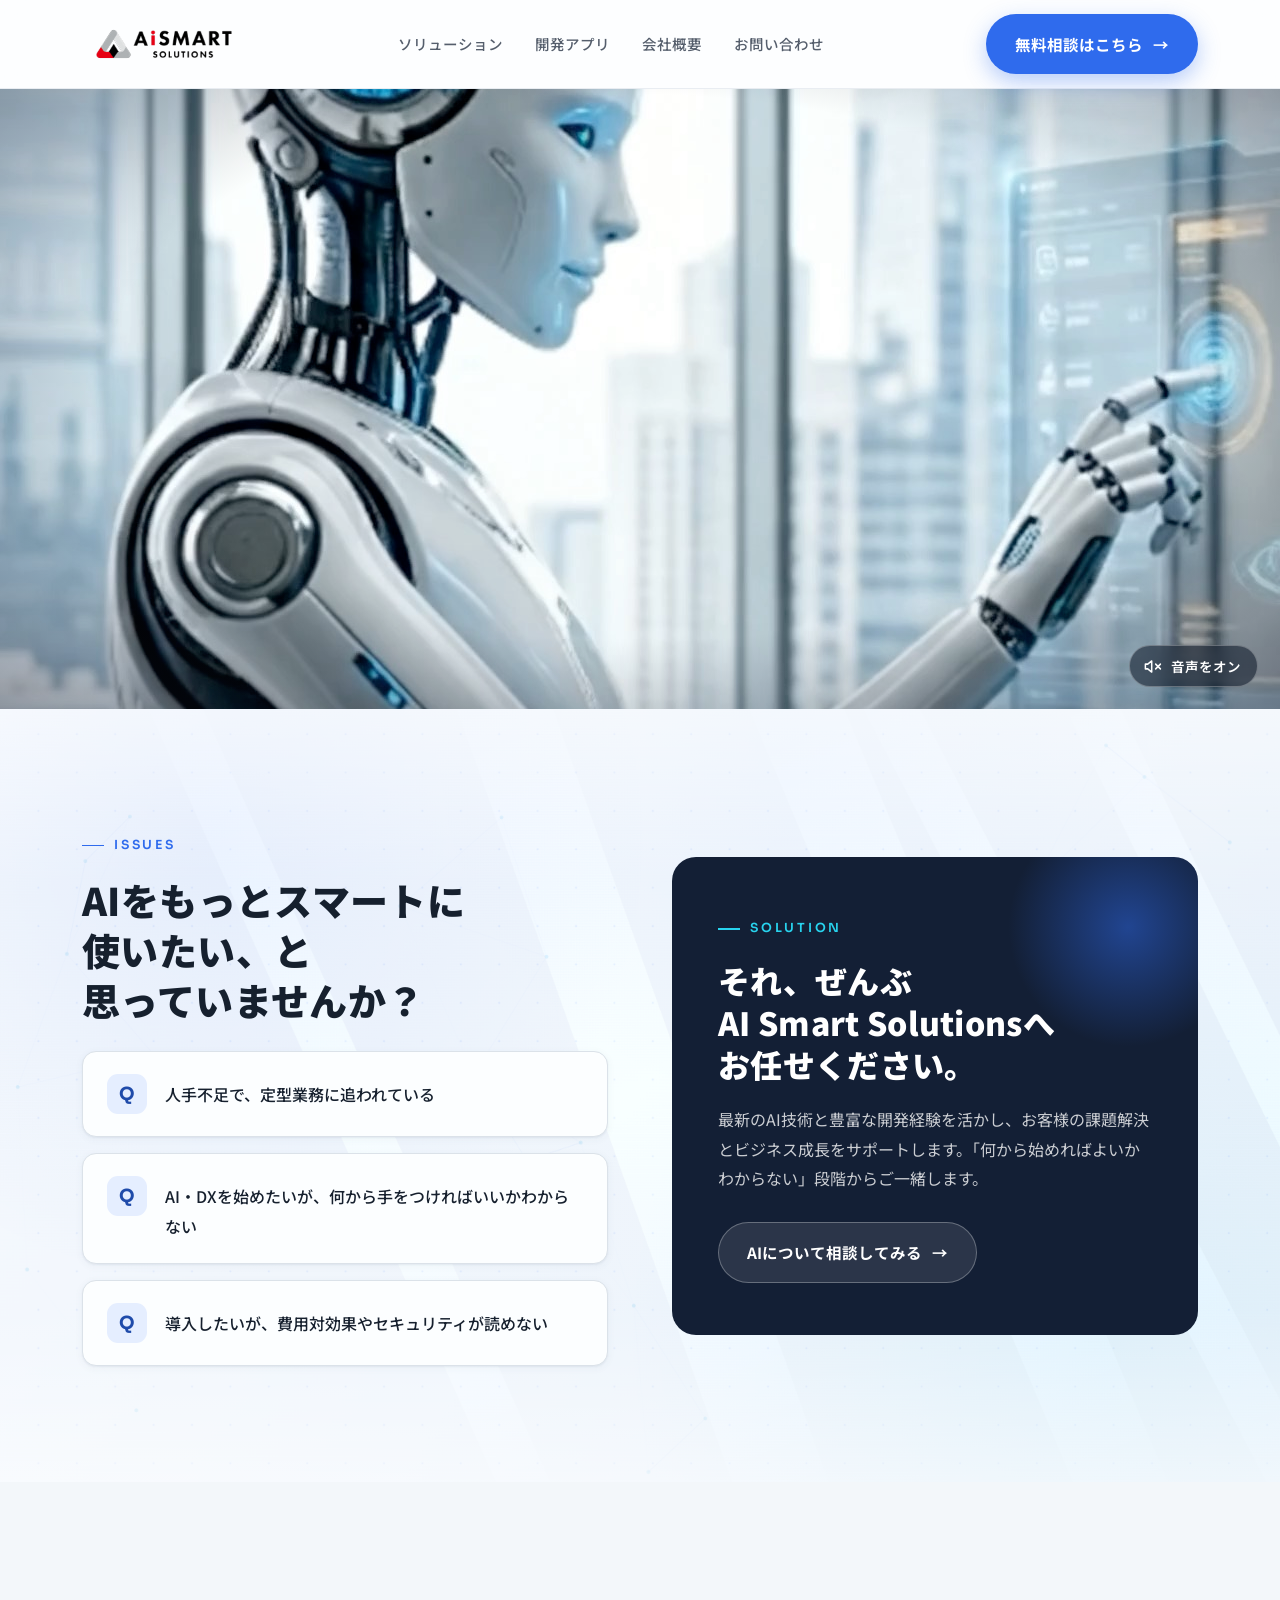
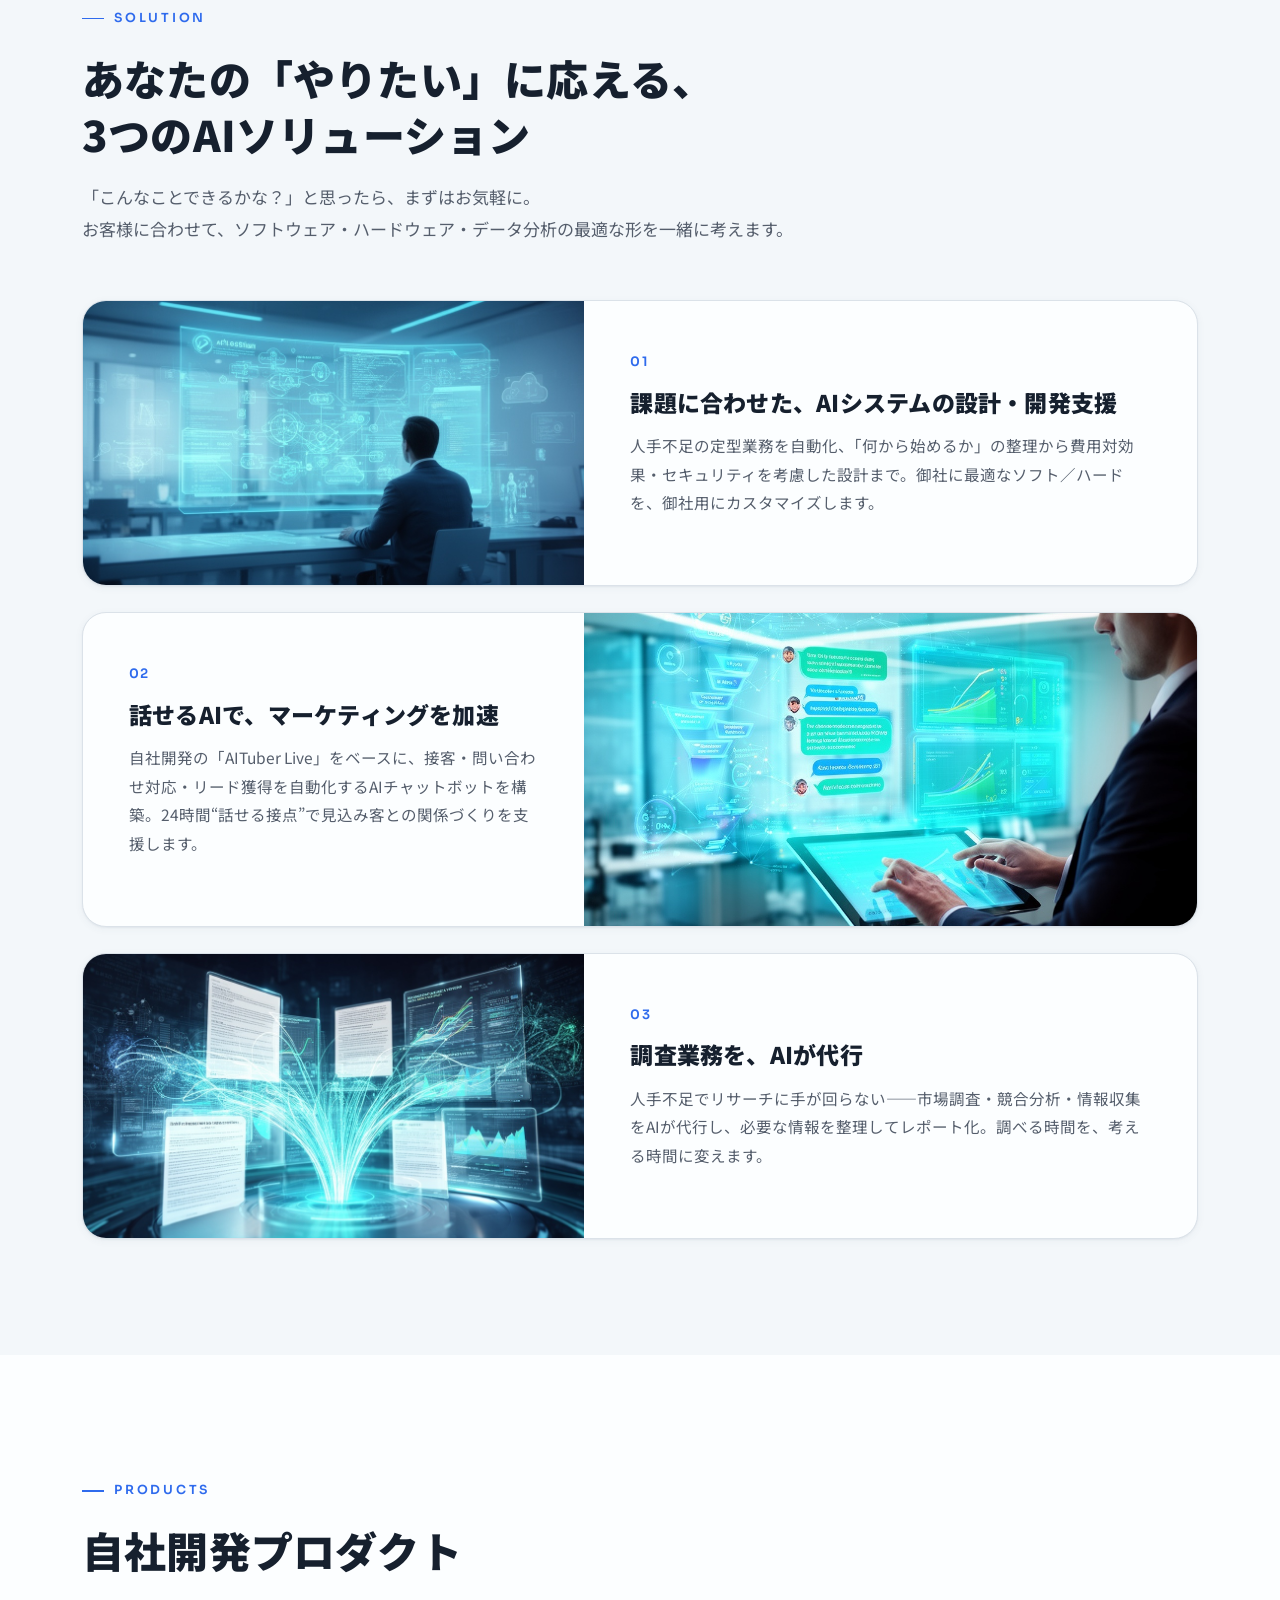
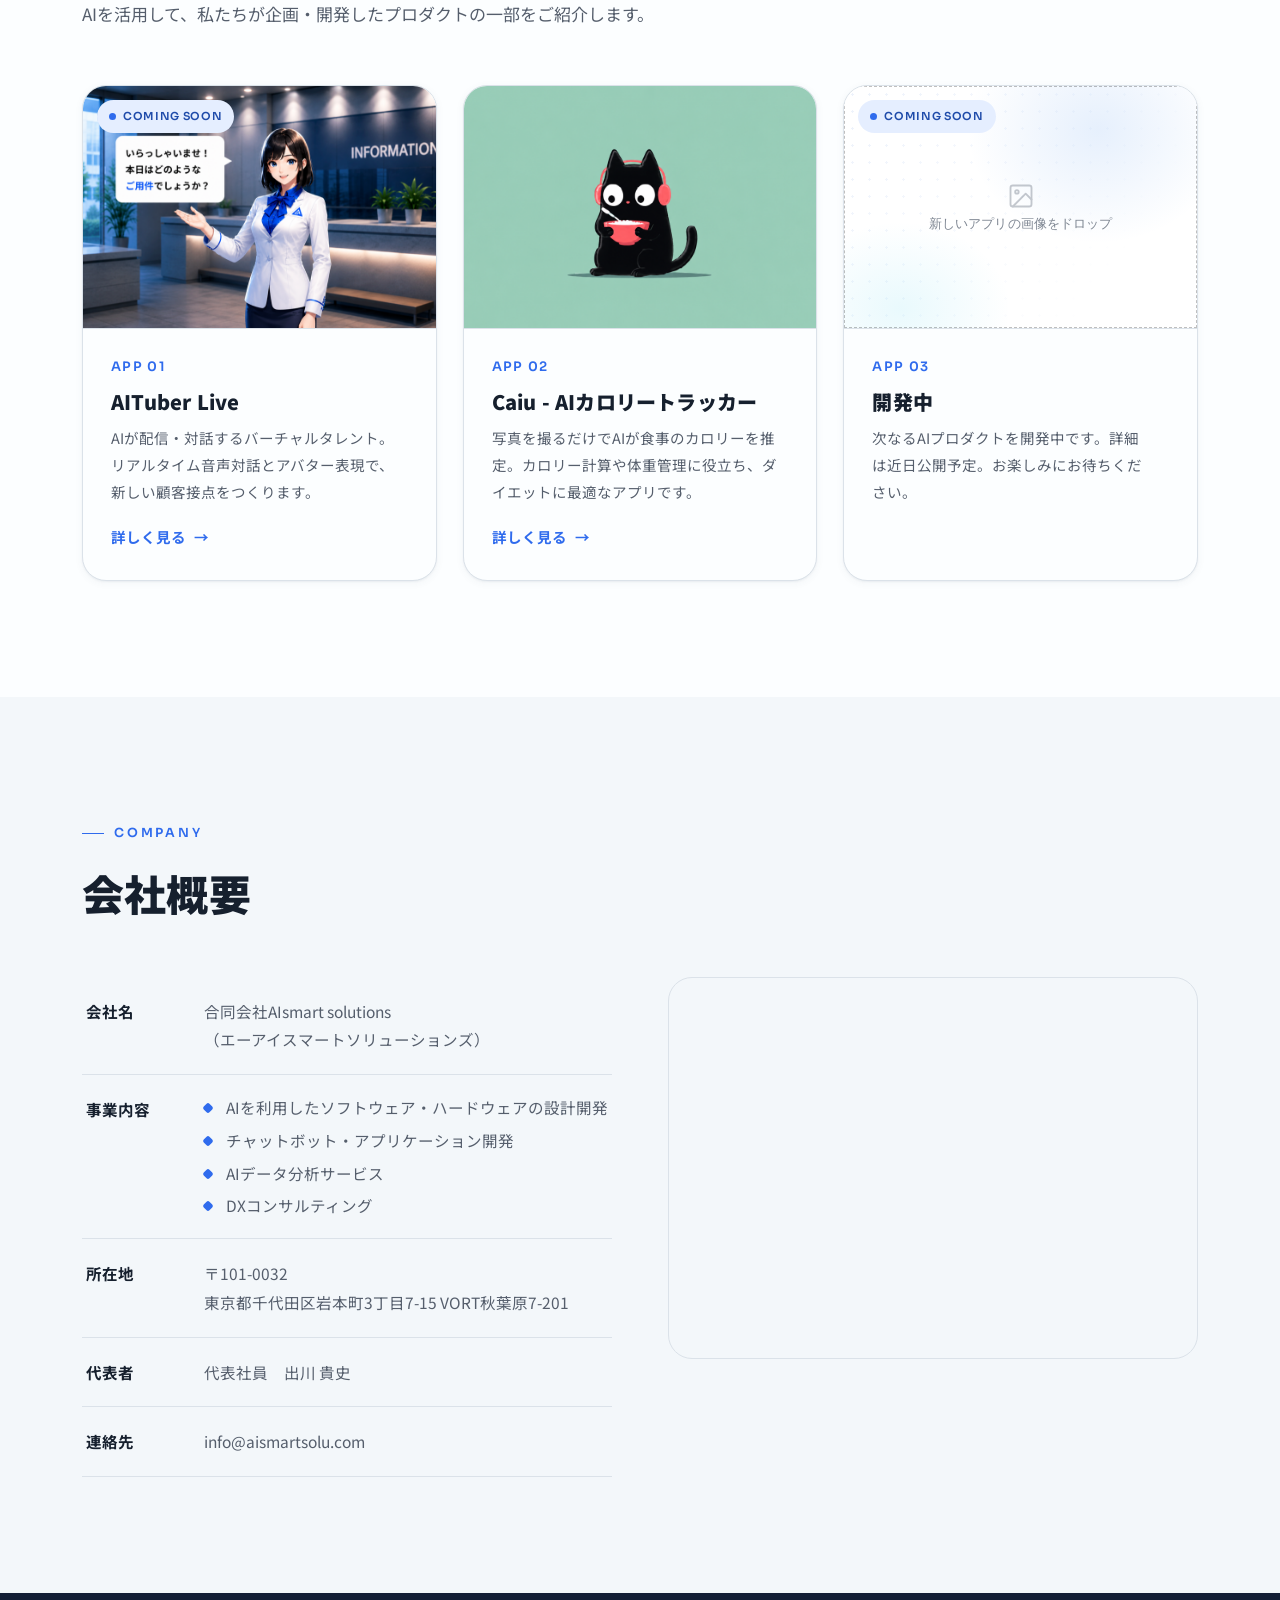
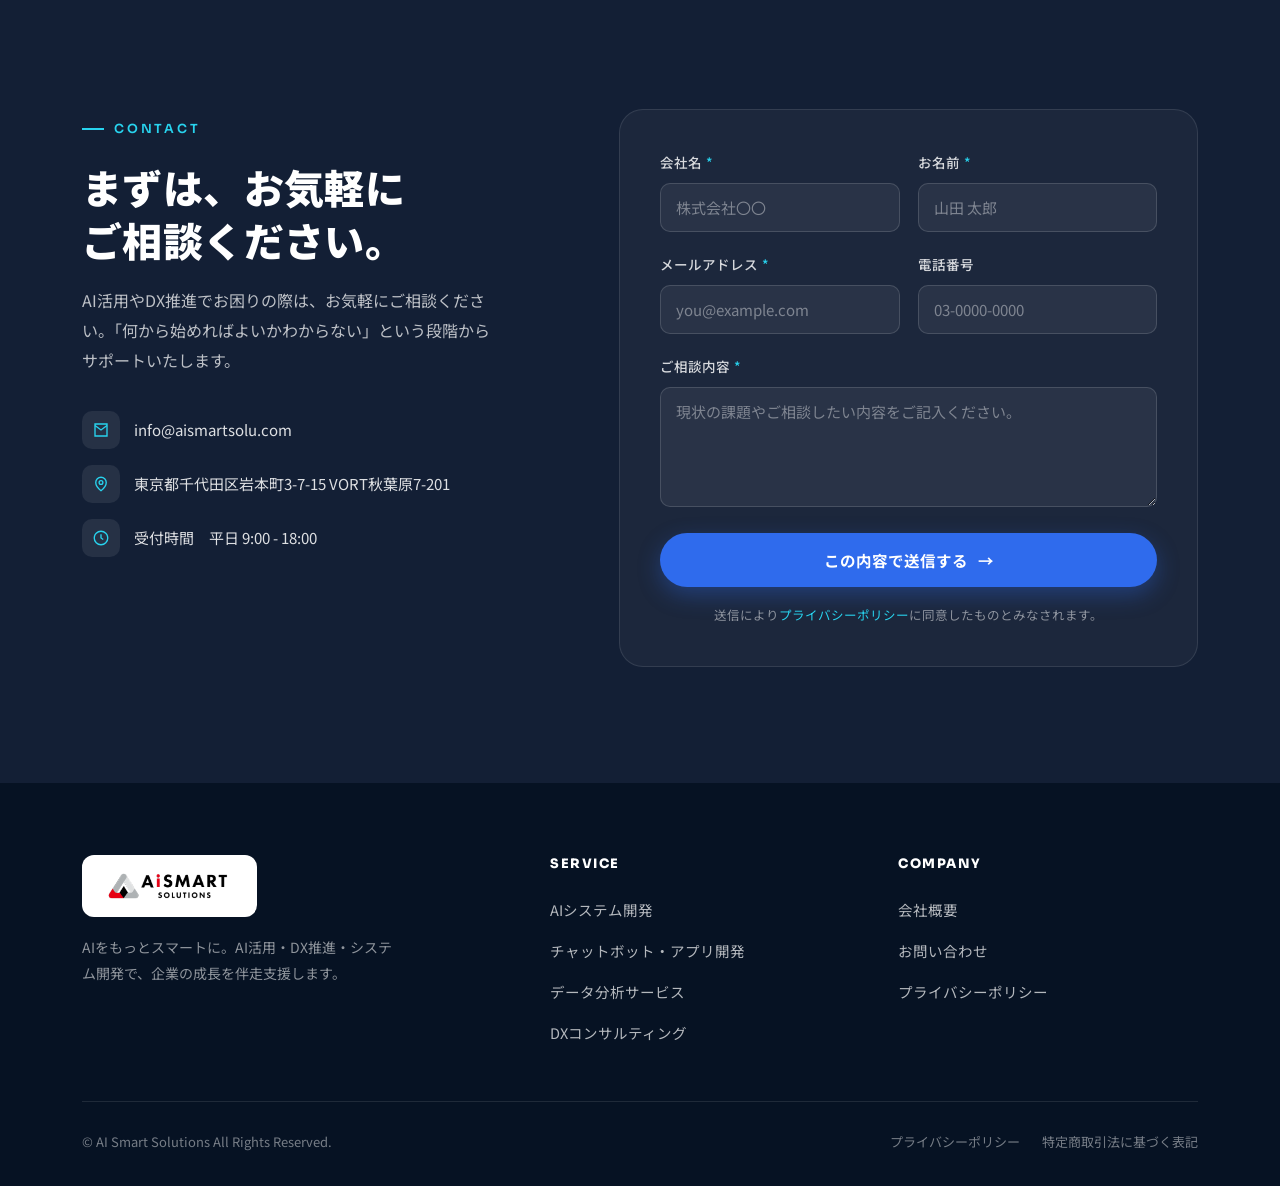
==== commit 796be238: "Revert contact lead to natural wrapping Co-Authored-By: Claude Opus 4.8 <noreply@anthropic.com>" ====
--- a/index.html
+++ b/index.html
@@ -438,7 +438,7 @@
       <div class="reveal">
         <div class="eyebrow">Contact</div>
         <h2>まずは、お気軽に<br>ご相談ください。</h2>
-        <p class="lead">AI活用やDX推進でお困りの際は、お気軽にご相談ください。<br>「何から始めればよいかわからない」<br>という段階から<br>サポートいたします。</p>
+        <p class="lead">AI活用やDX推進でお困りの際は、お気軽にご相談ください。「何から始めればよいかわからない」という段階からサポートいたします。</p>
         <div class="contact-points">
           <div class="contact-point"><span class="ic"><svg viewBox="0 0 24 24"><path d="M4 4h16v16H4z"/><path d="m4 6 8 6 8-6"/></svg></span>info@aismartsolu.com</div>
           <div class="contact-point"><span class="ic"><svg viewBox="0 0 24 24"><path d="M12 21s-7-5.5-7-11a7 7 0 0 1 14 0c0 5.5-7 11-7 11Z"/><circle cx="12" cy="10" r="2.5"/></svg></span>東京都千代田区岩本町3-7-15 VORT秋葉原7-201</div>
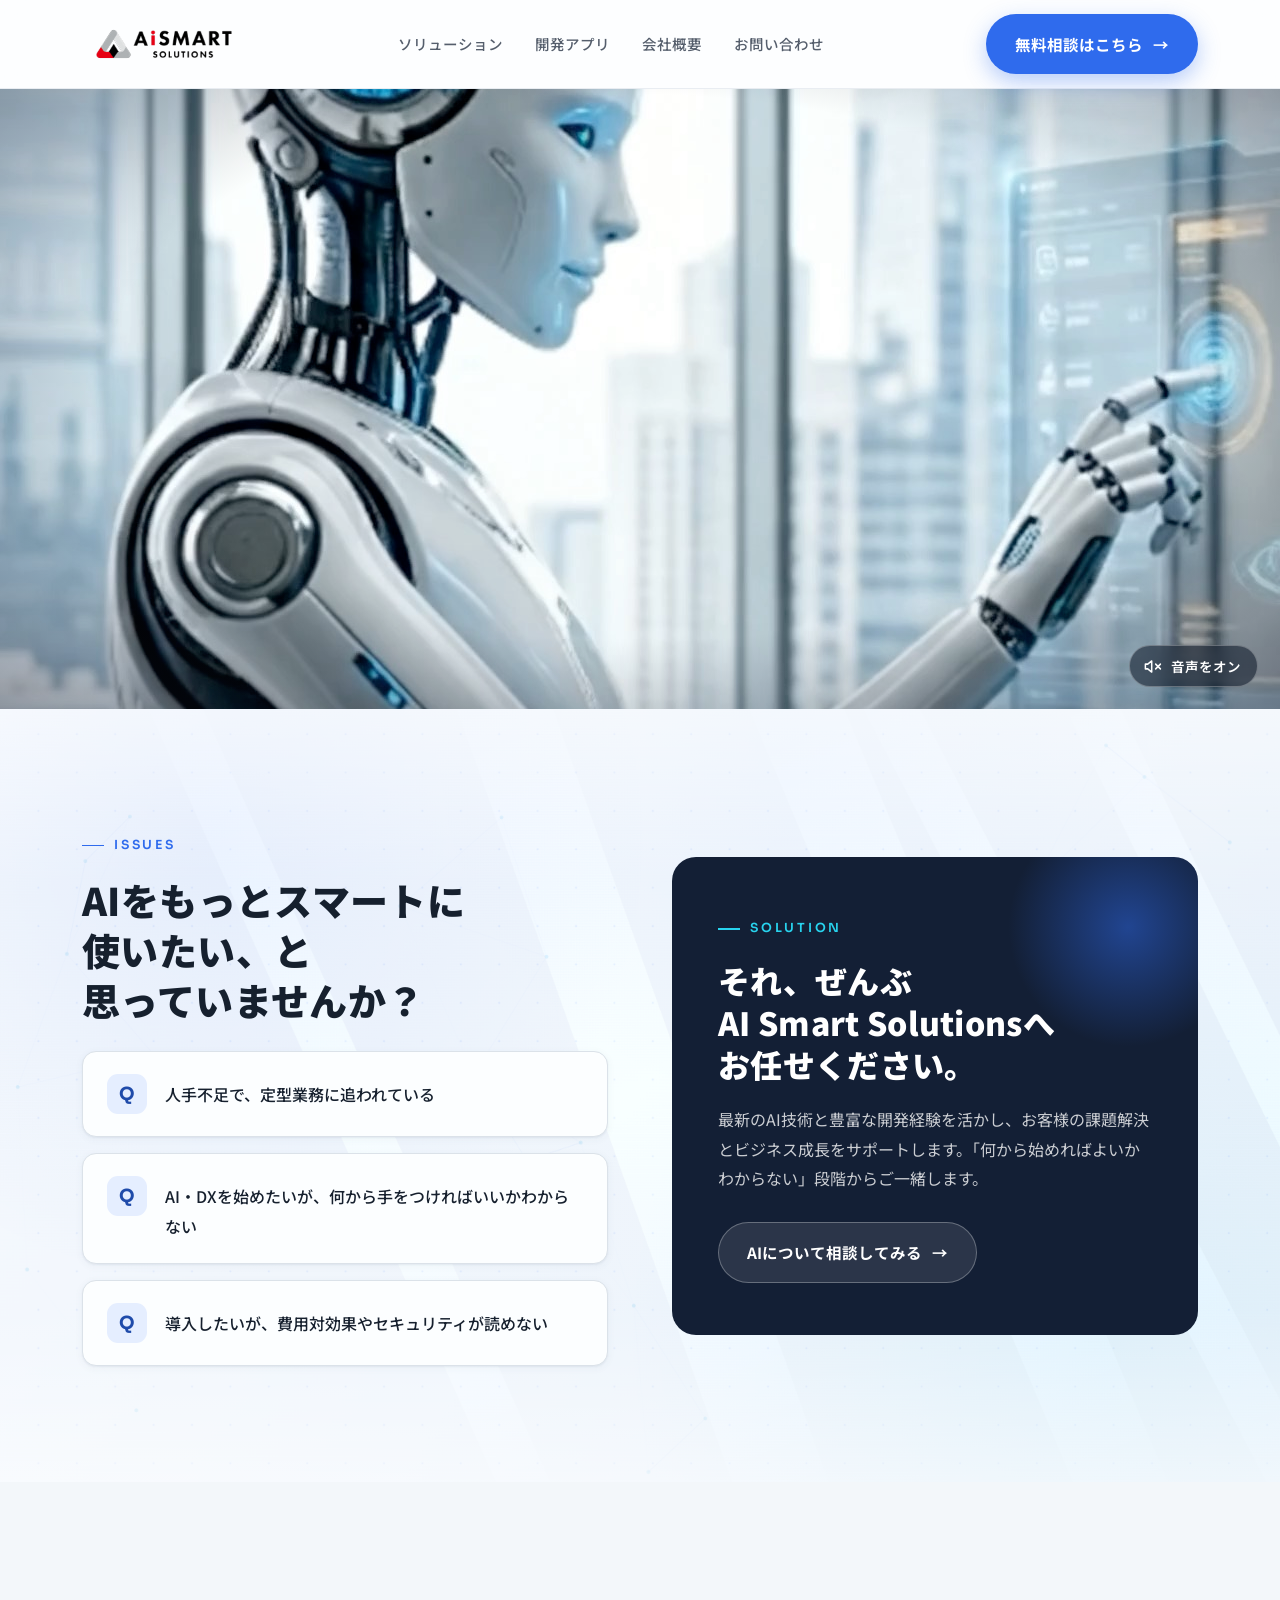
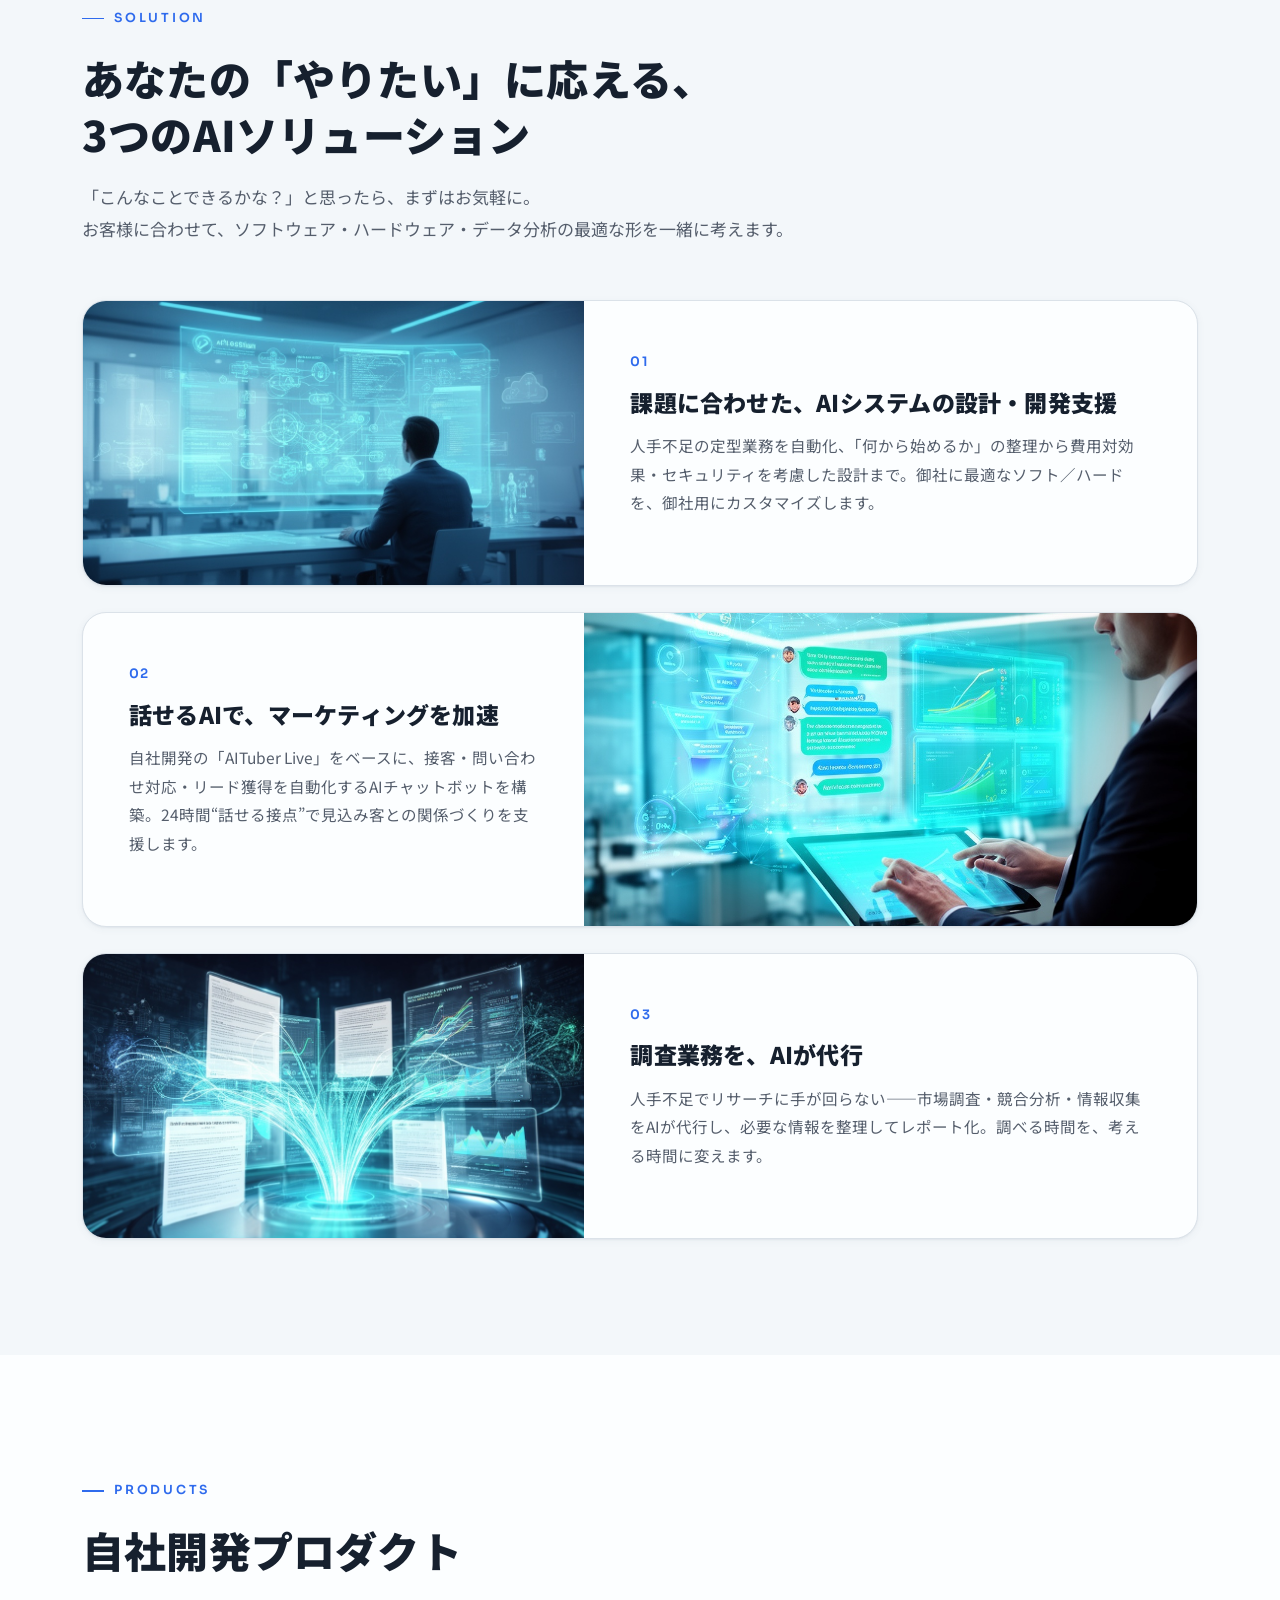
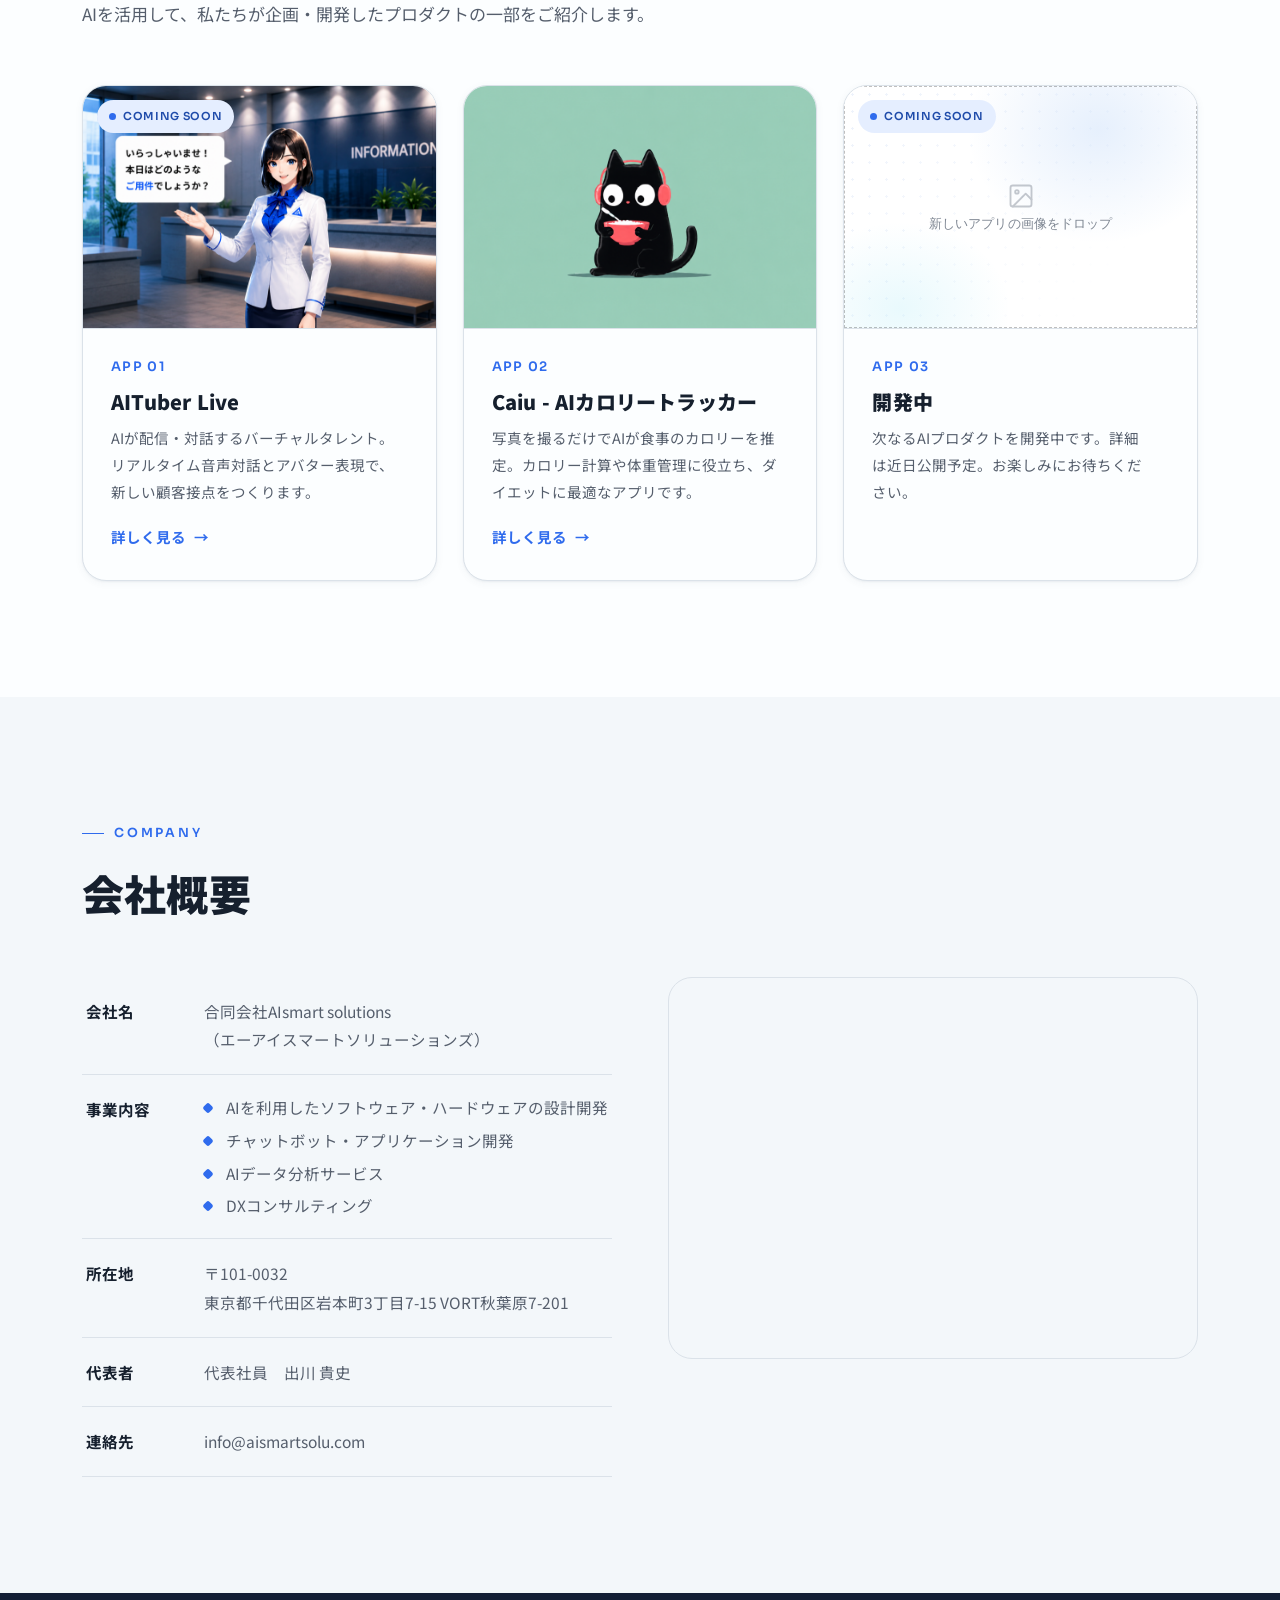
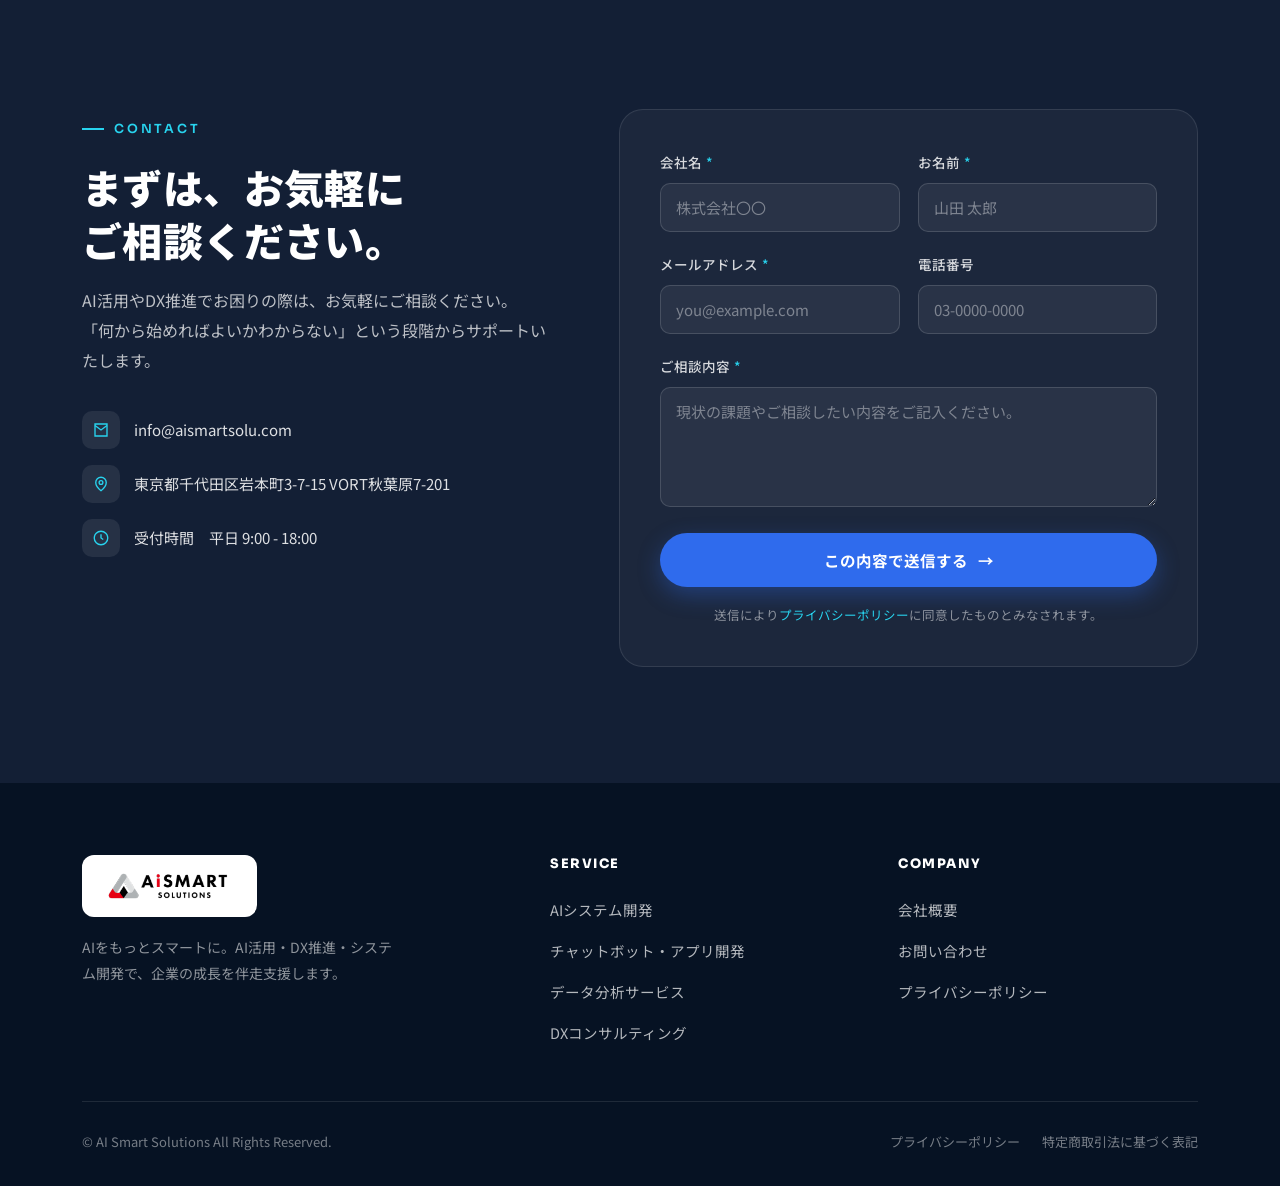
==== commit a6201407: "Widen contact lead so first sentence fits one line Co-Authored-By: Claude Opus 4.8 <noreply@anthropi" ====
--- a/index.html
+++ b/index.html
@@ -438,7 +438,7 @@
       <div class="reveal">
         <div class="eyebrow">Contact</div>
         <h2>まずは、お気軽に<br>ご相談ください。</h2>
-        <p class="lead">AI活用やDX推進でお困りの際は、お気軽にご相談ください。「何から始めればよいかわからない」という段階からサポートいたします。</p>
+        <p class="lead">AI活用やDX推進でお困りの際は、お気軽にご相談ください。<br>「何から始めればよいかわからない」という段階からサポートいたします。</p>
         <div class="contact-points">
           <div class="contact-point"><span class="ic"><svg viewBox="0 0 24 24"><path d="M4 4h16v16H4z"/><path d="m4 6 8 6 8-6"/></svg></span>info@aismartsolu.com</div>
           <div class="contact-point"><span class="ic"><svg viewBox="0 0 24 24"><path d="M12 21s-7-5.5-7-11a7 7 0 0 1 14 0c0 5.5-7 11-7 11Z"/><circle cx="12" cy="10" r="2.5"/></svg></span>東京都千代田区岩本町3-7-15 VORT秋葉原7-201</div>
--- a/styles.css
+++ b/styles.css
@@ -895,7 +895,7 @@
 .contact .eyebrow { color: var(--cyan); }
 .contact .eyebrow::before { background: var(--cyan); }
 .contact h2 { font-size: clamp(28px, 3.4vw, 40px); margin: 20px 0; }
-.contact .lead { color: rgba(255,255,255,0.72); font-size: 16px; max-width: 420px; }
+.contact .lead { color: rgba(255,255,255,0.72); font-size: 16px; max-width: 480px; }
 .contact-points { margin-top: 36px; display: grid; gap: 16px; }
 .contact-point { display: flex; gap: 14px; align-items: center; color: rgba(255,255,255,0.86); font-size: 15px; }
 .contact-point .ic { width: 38px; height: 38px; border-radius: 10px; background: rgba(255,255,255,0.08); display: grid; place-items: center; flex: 0 0 auto; }
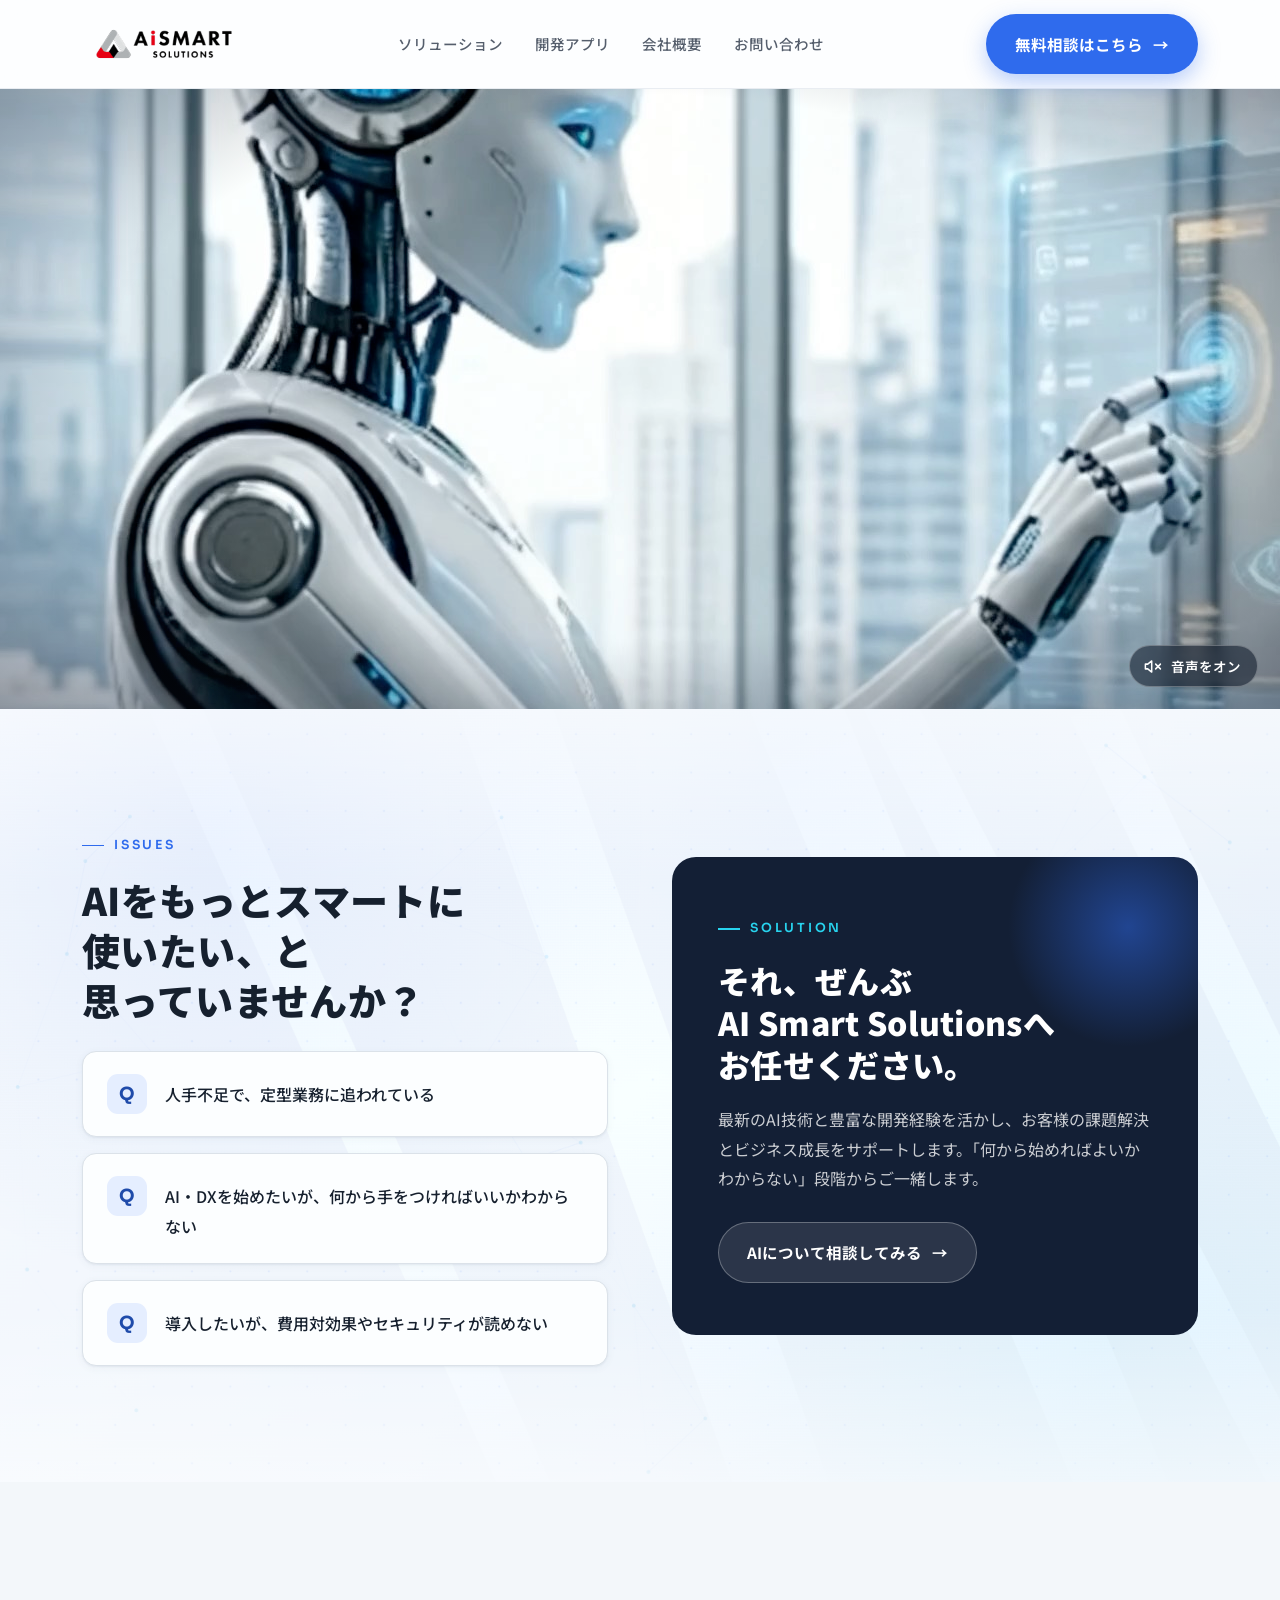
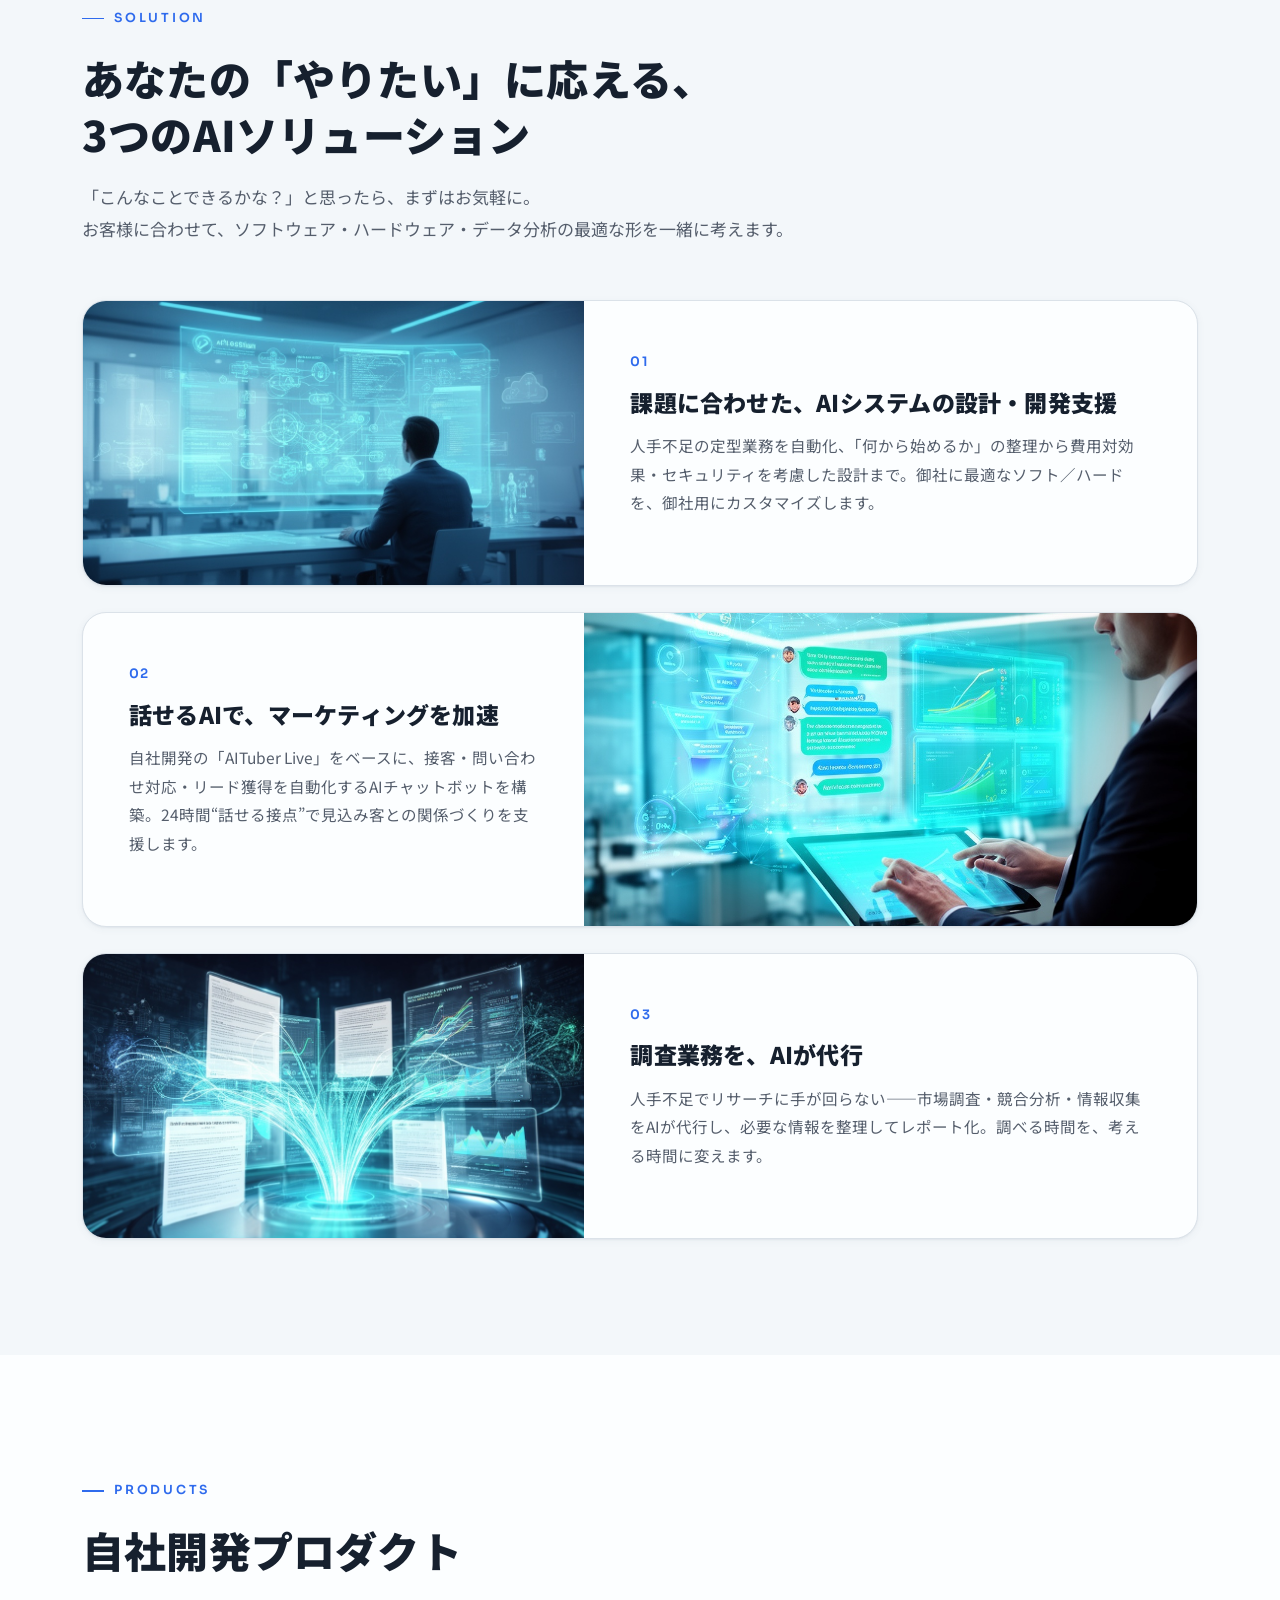
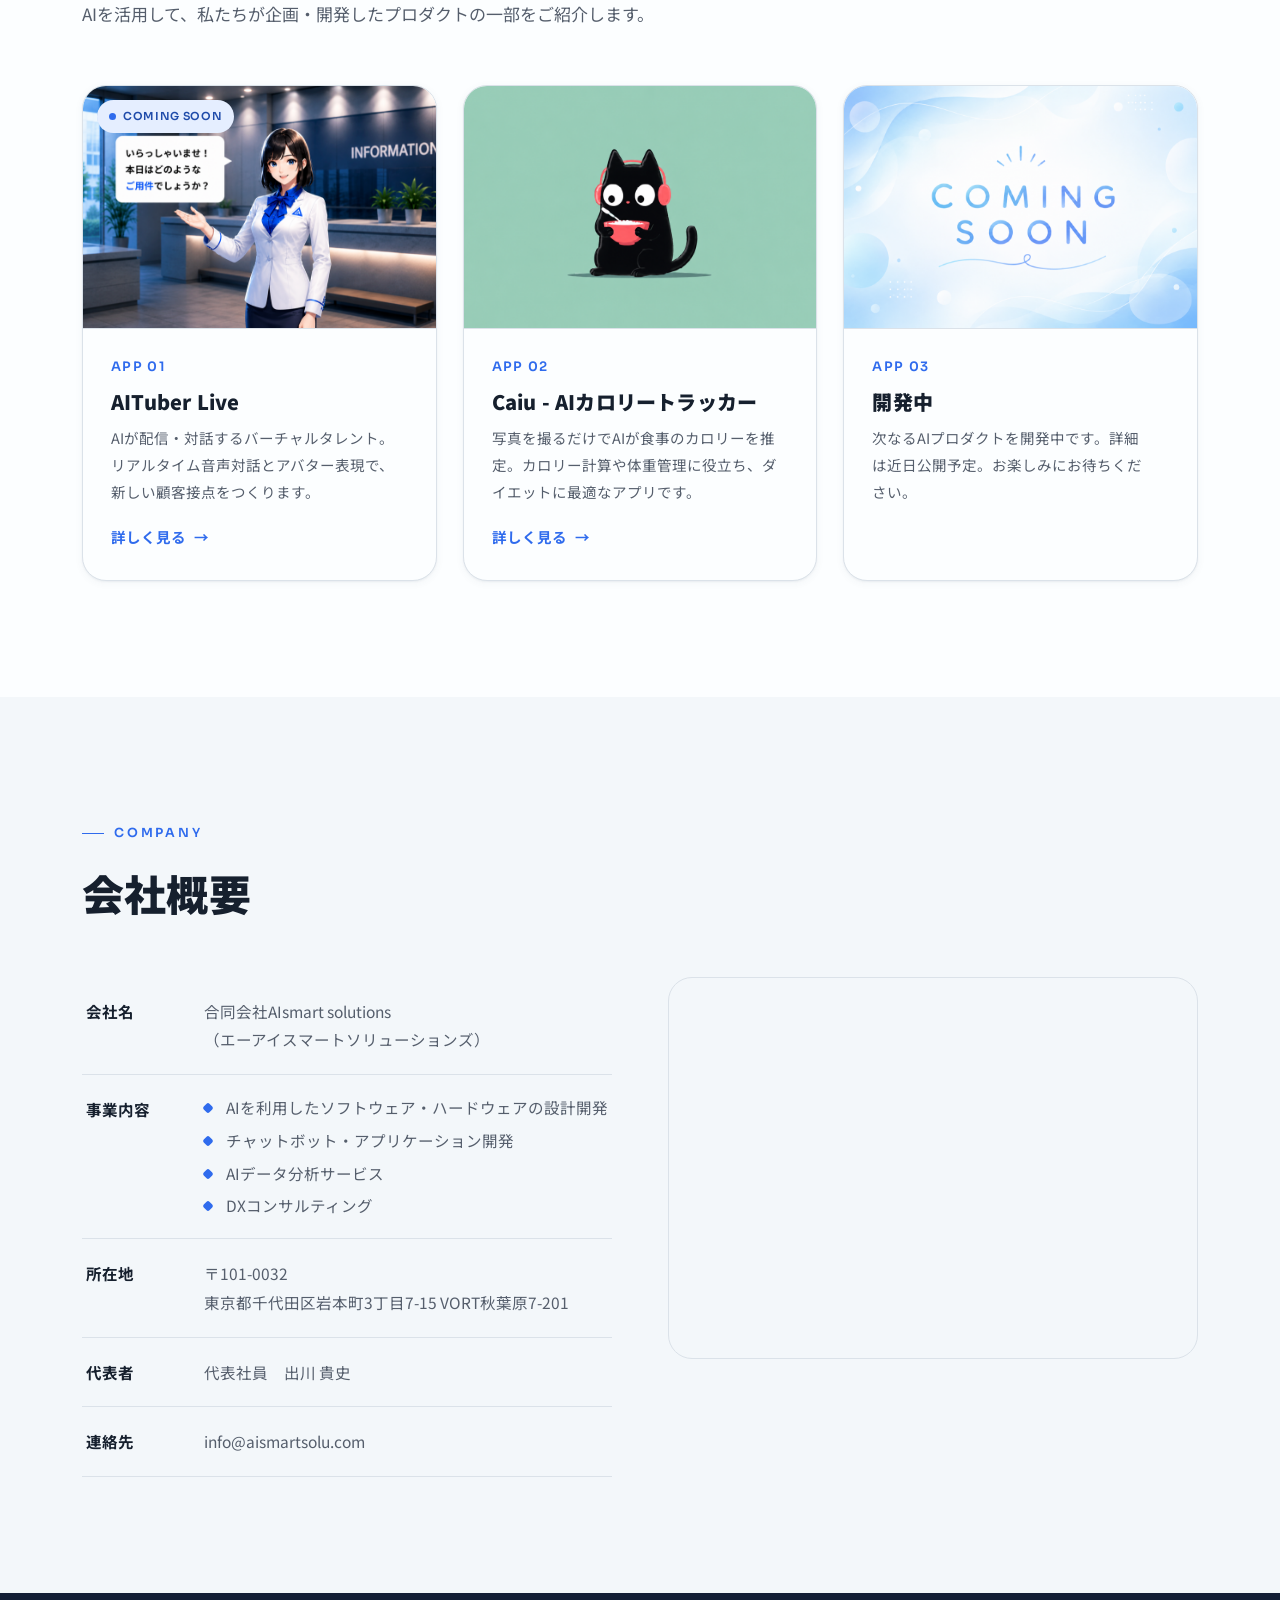
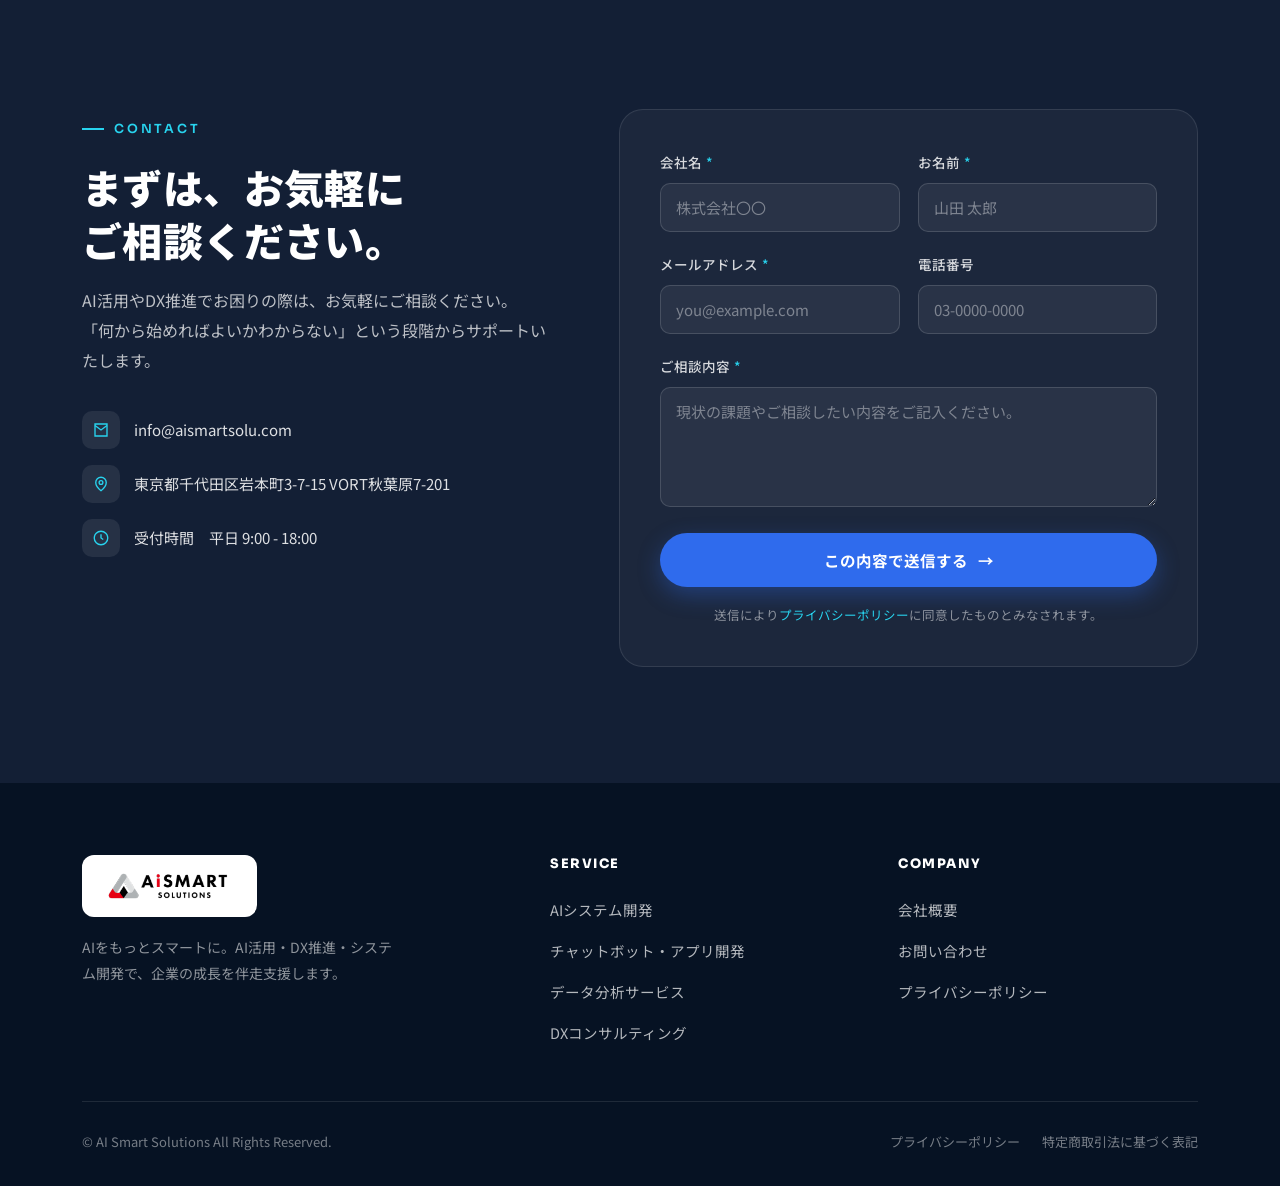
==== commit f534e9d4: "Set COMING SOON image on App 03 card Co-Authored-By: Claude Opus 4.8 <noreply@anthropic.com>" ====
--- a/index.html
+++ b/index.html
@@ -379,8 +379,7 @@
       <!-- App 03: 開発中 -->
       <div class="app-card reveal">
         <div class="app-frame">
-          <span class="app-badge soon">COMING SOON</span>
-          <image-slot id="app-soon" shape="rect" fit="cover" placeholder="新しいアプリの画像をドロップ"></image-slot>
+          <img src="assets/coming-soon.png" alt="COMING SOON" style="position:absolute;inset:0;width:100%;height:100%;object-fit:cover;z-index:1;">
         </div>
         <div class="app-body">
           <span class="app-num">APP 03</span>
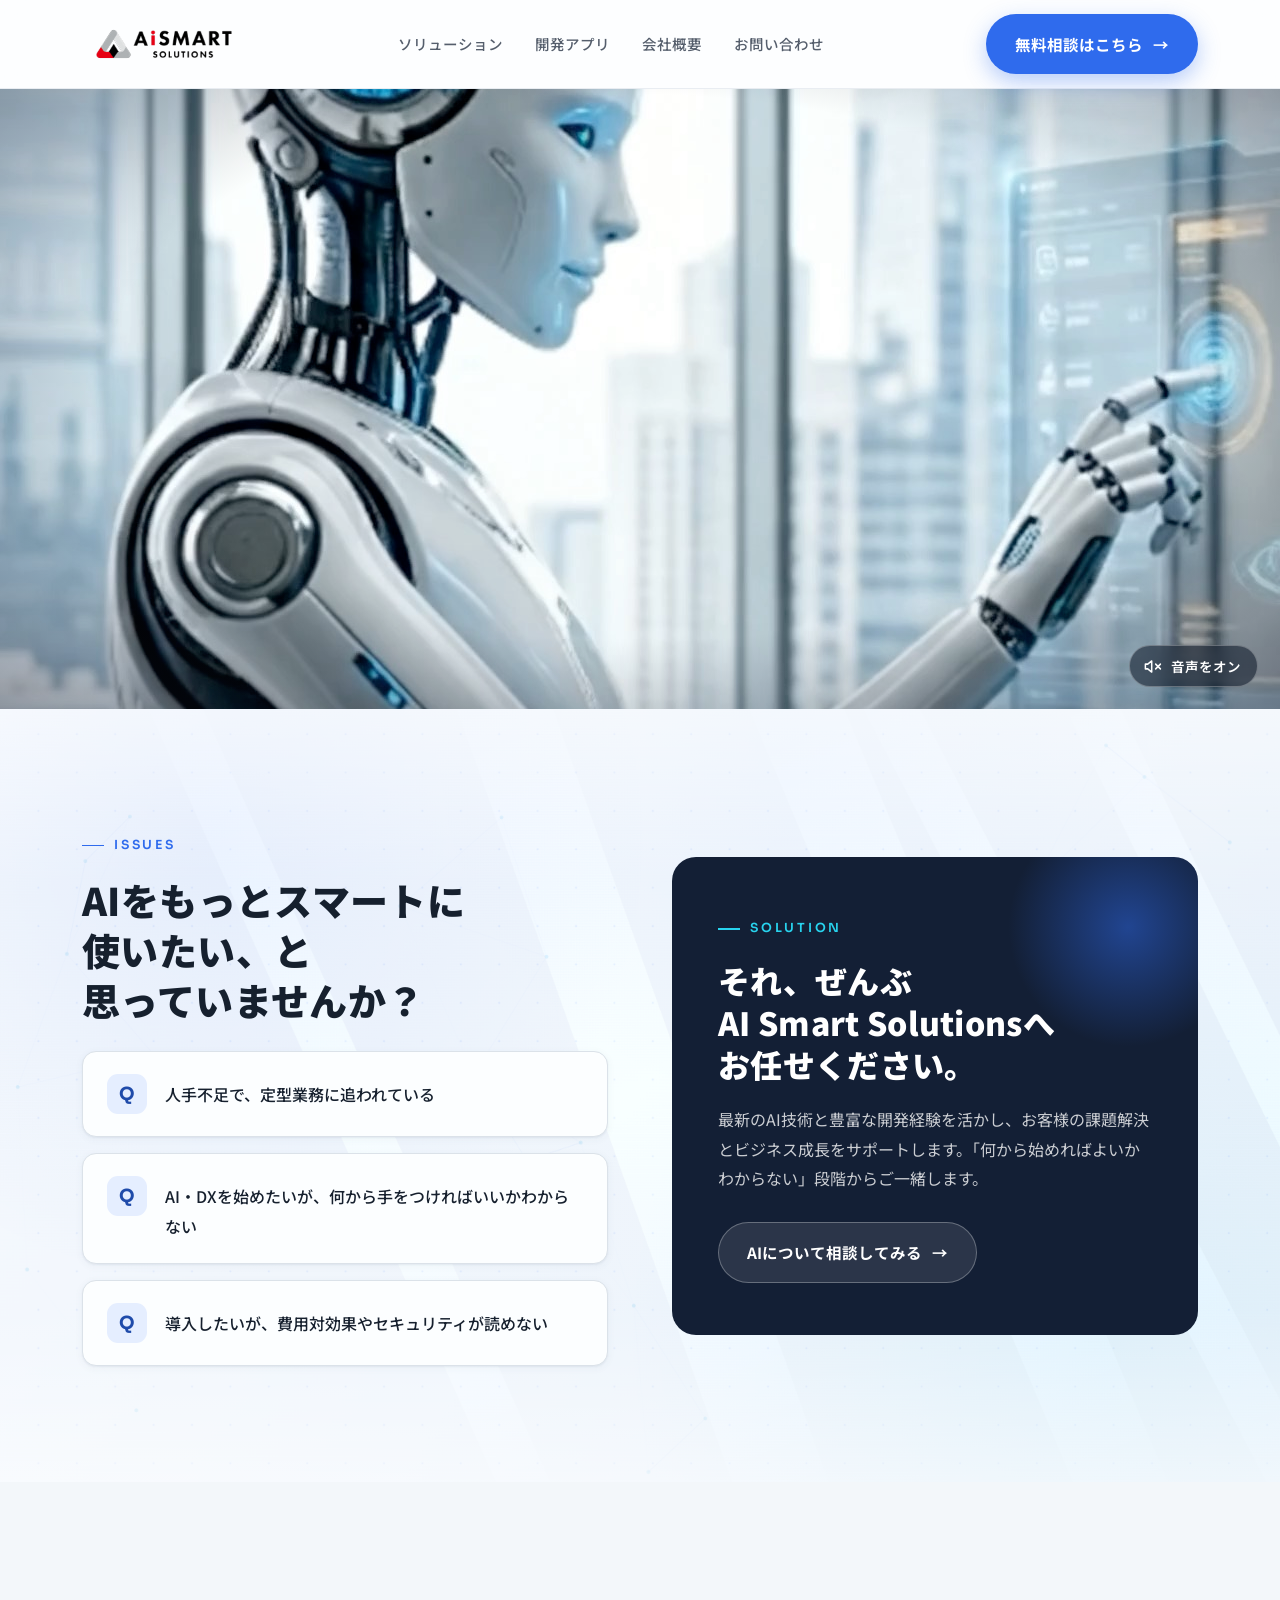
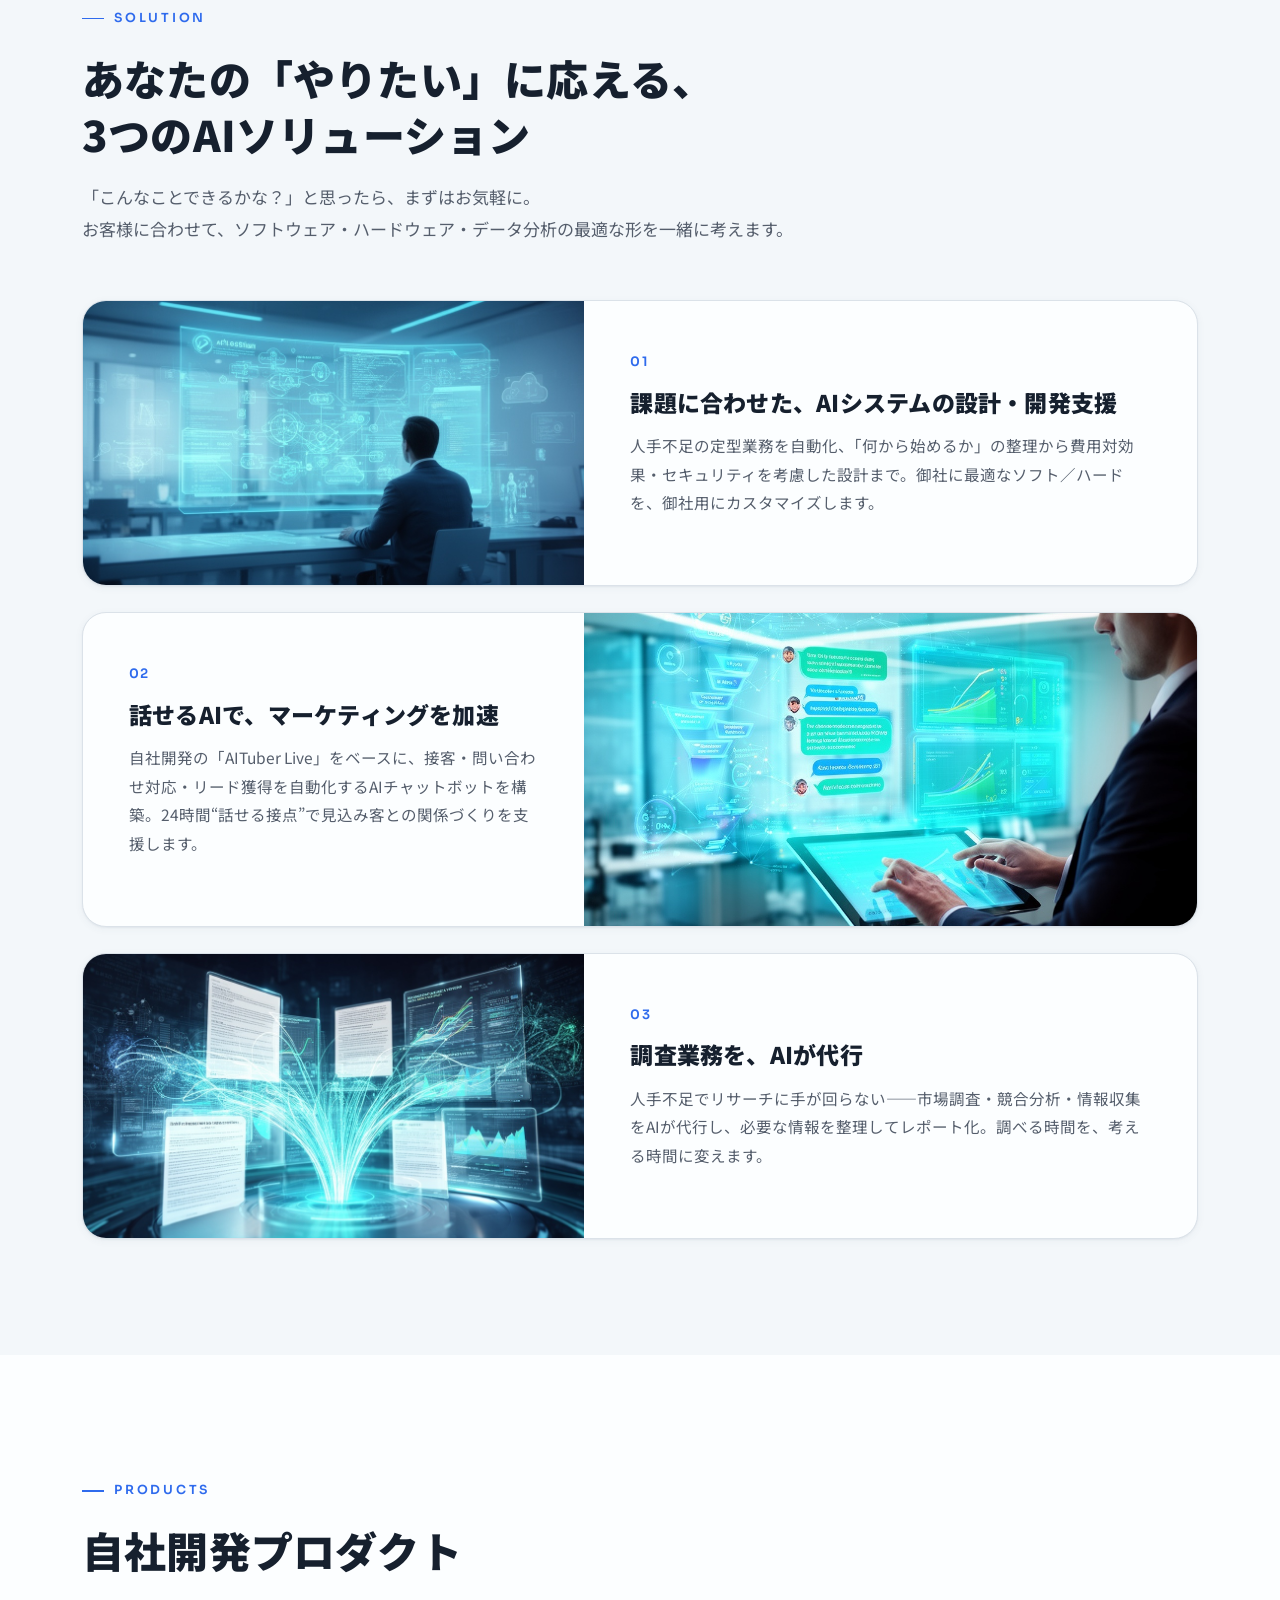
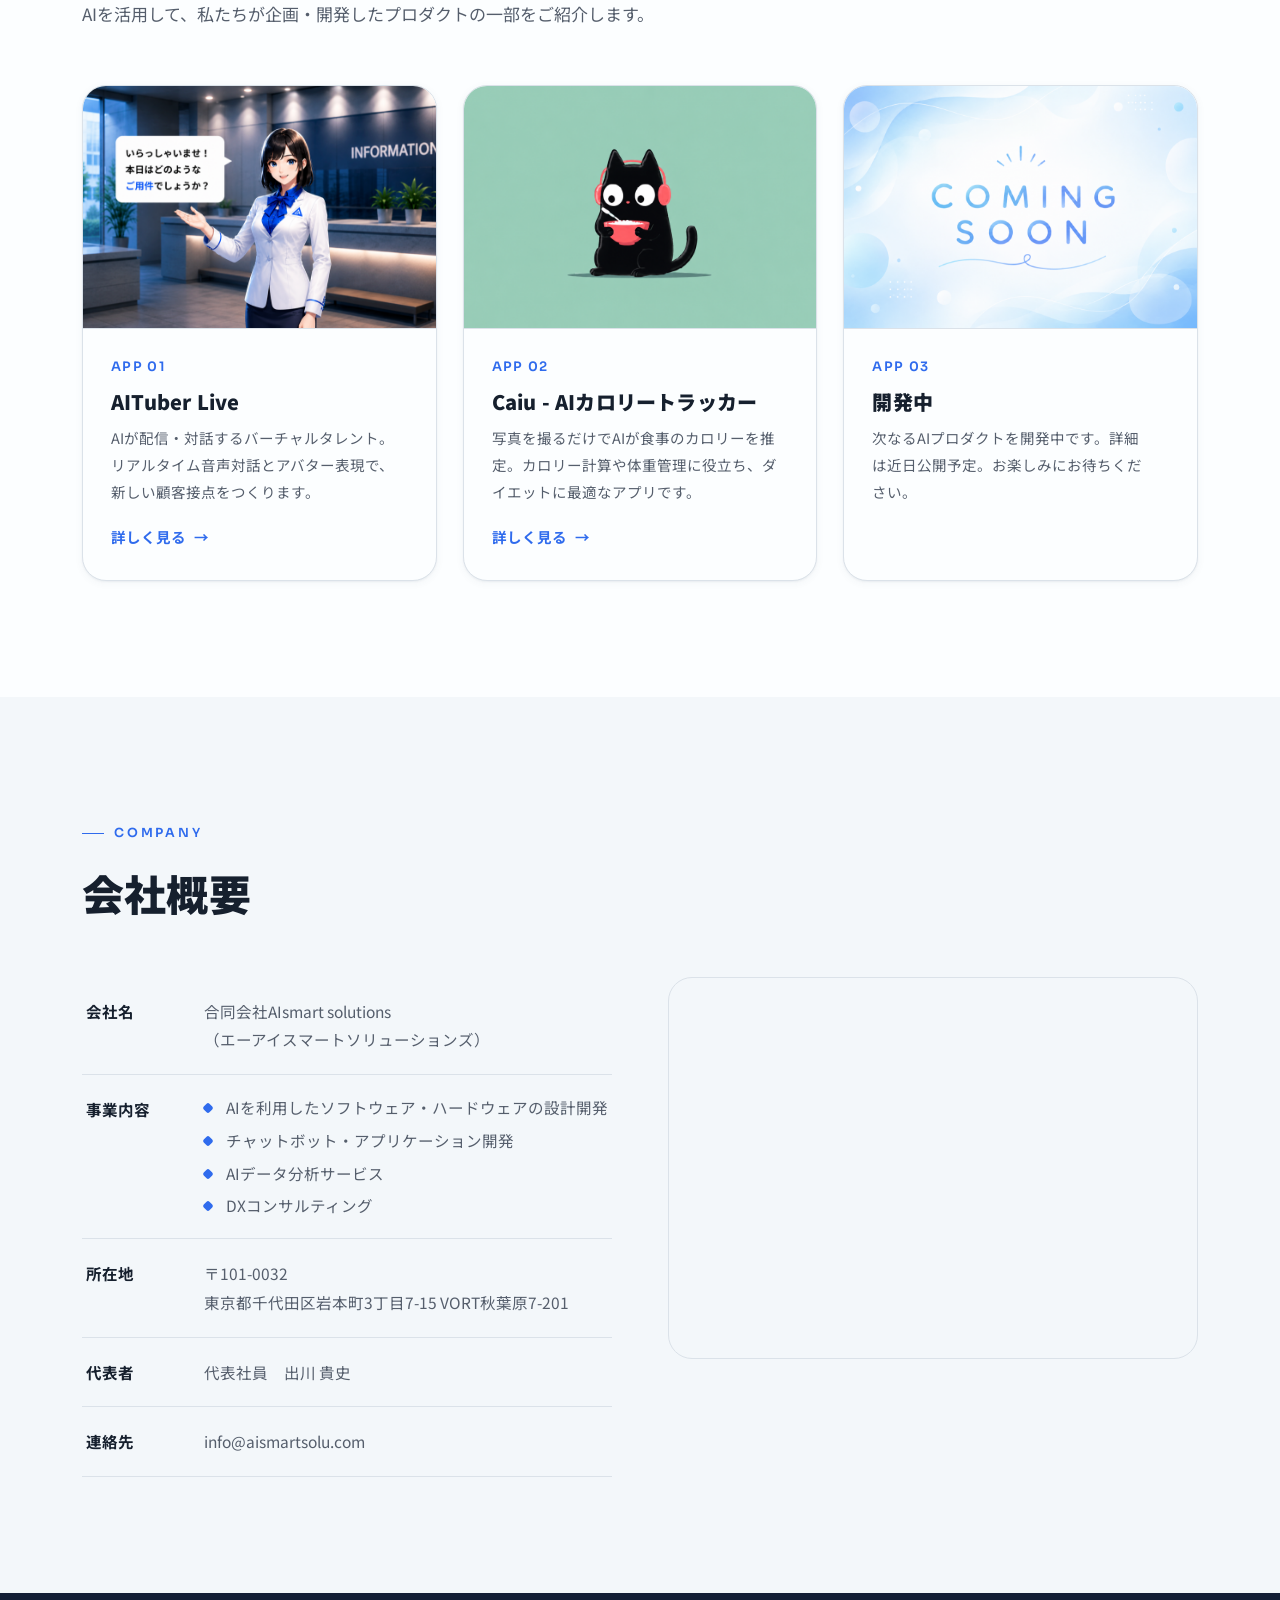
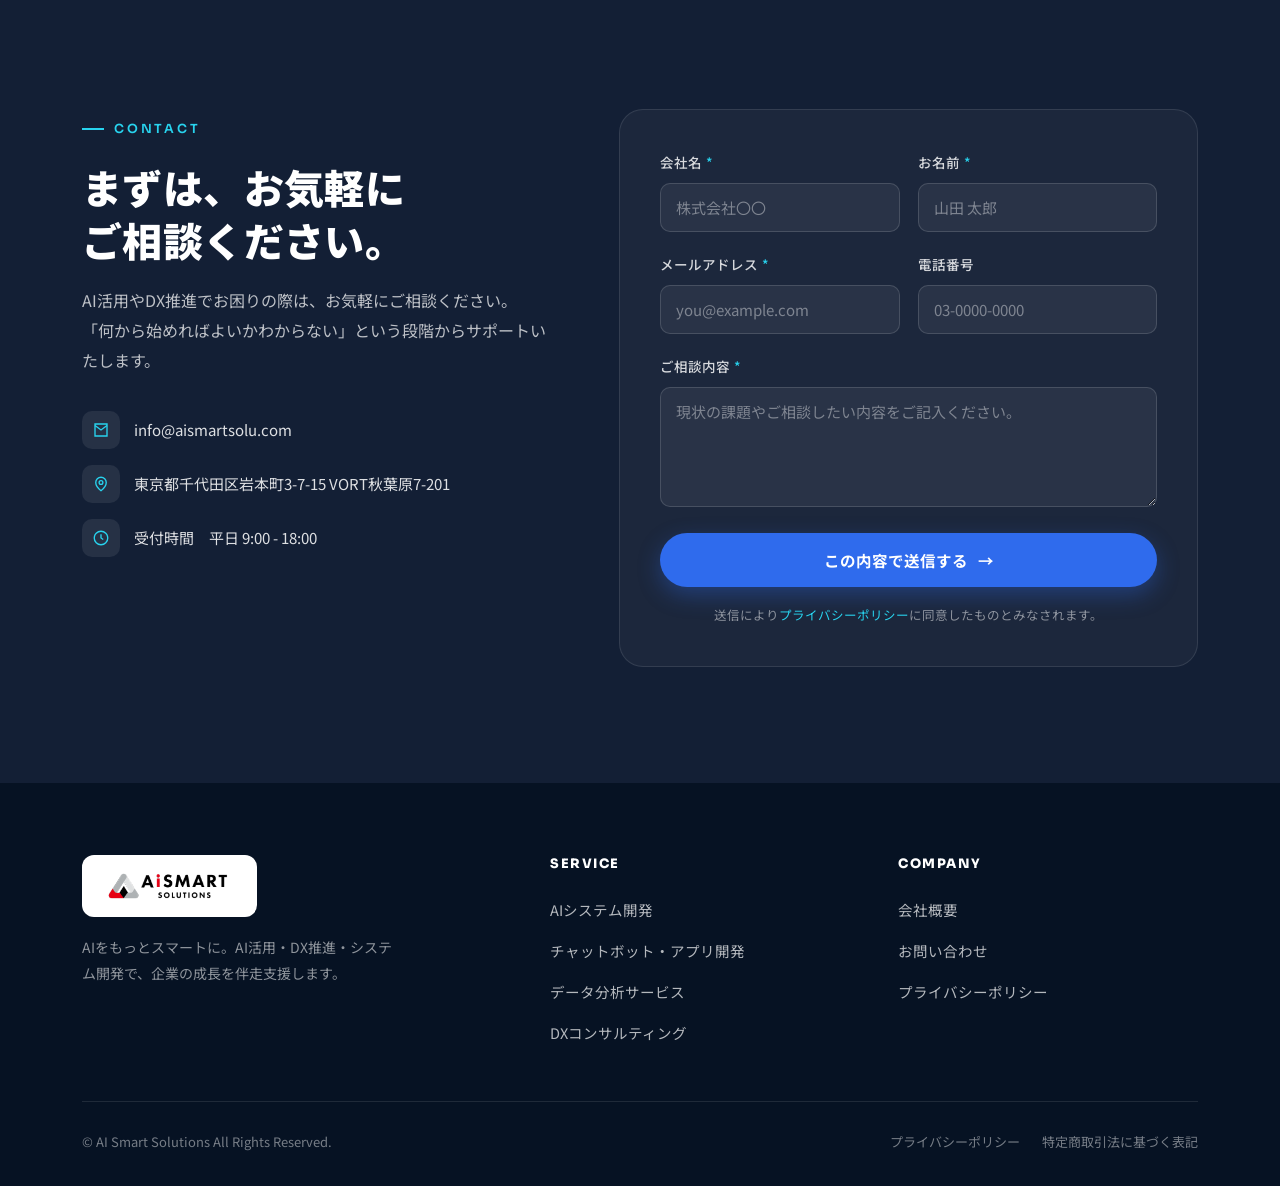
==== commit ae23abf0: "Remove COMING SOON badge from App 01 card Co-Authored-By: Claude Opus 4.8 <noreply@anthropic.com>" ====
--- a/index.html
+++ b/index.html
@@ -352,7 +352,6 @@
       <!-- App 01: AITuber Live -->
       <a class="app-card reveal" href="https://aituberlive-lp.vercel.app" target="_blank" rel="noopener">
         <div class="app-frame">
-          <span class="app-badge soon">COMING SOON</span>
           <img src="assets/aituber-reception.png" alt="AITuber Live" style="position:absolute;inset:0;width:100%;height:100%;object-fit:cover;z-index:1;">
         </div>
         <div class="app-body">
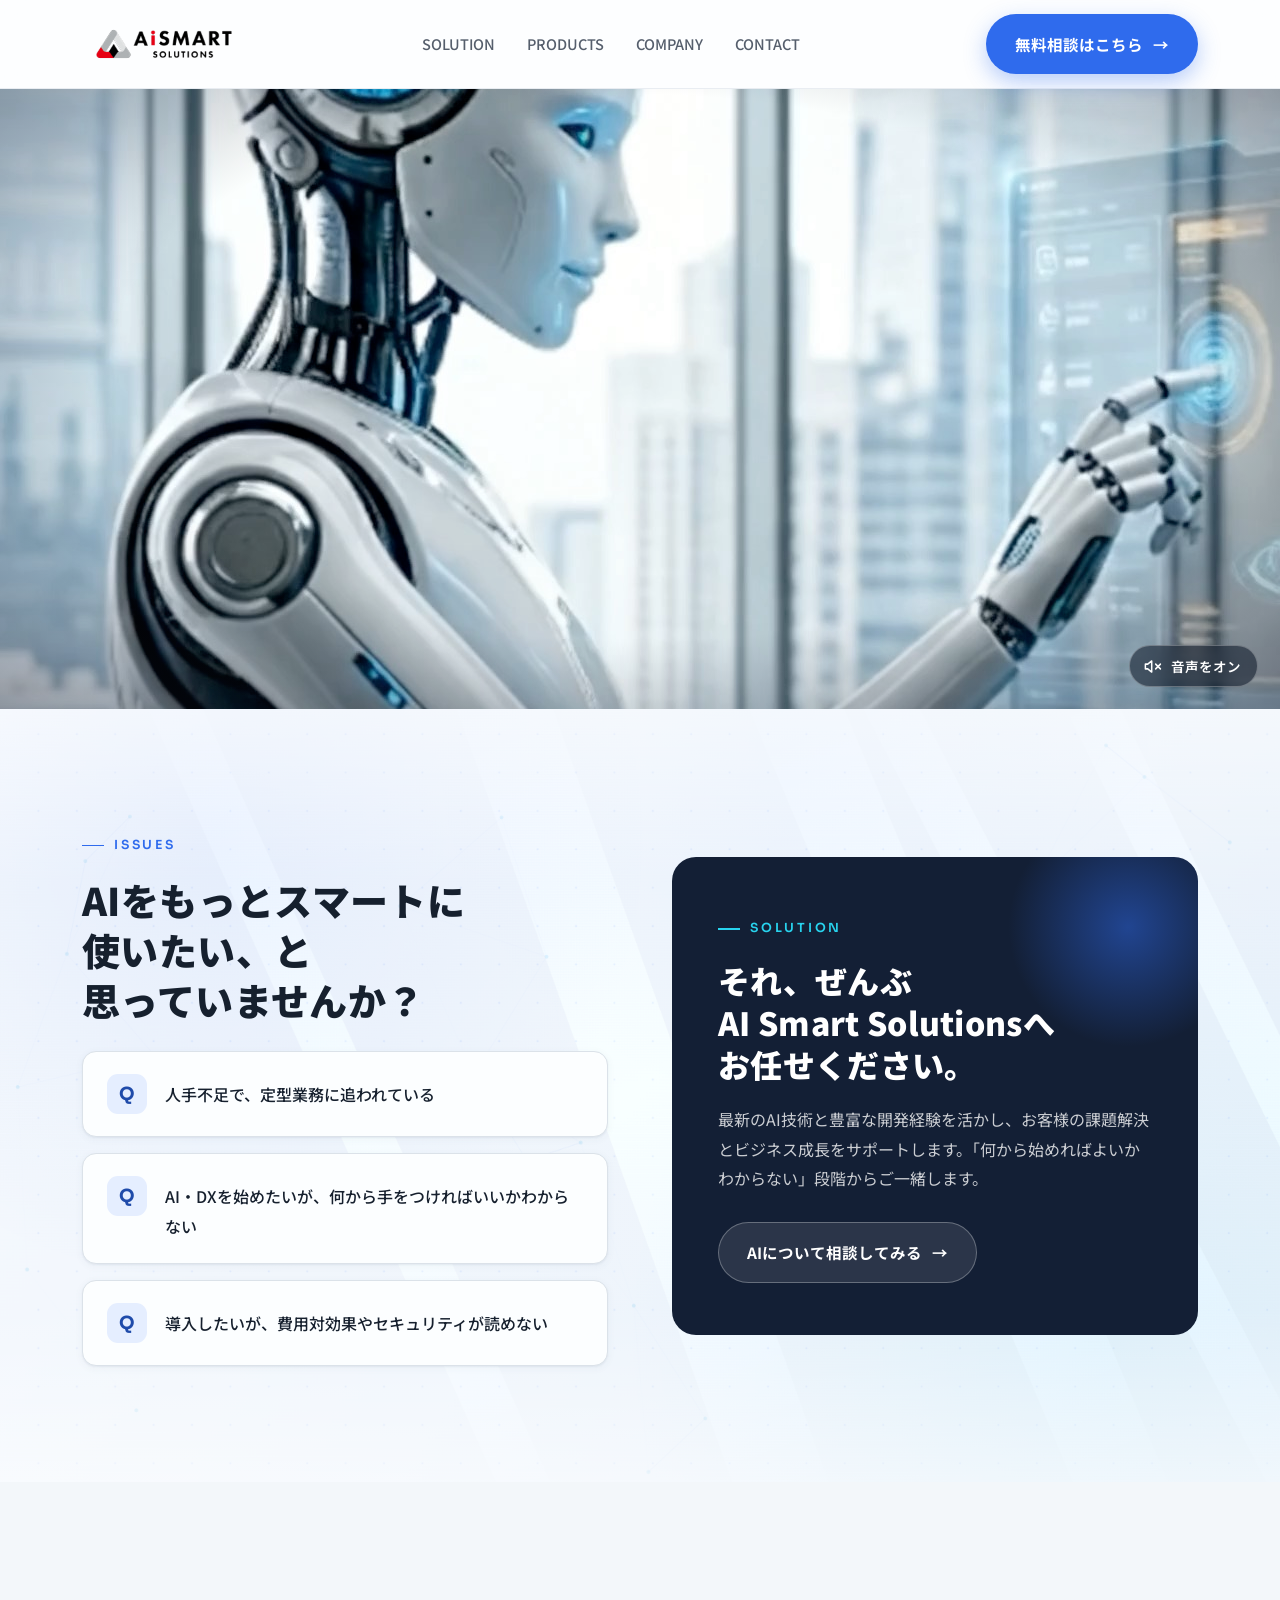
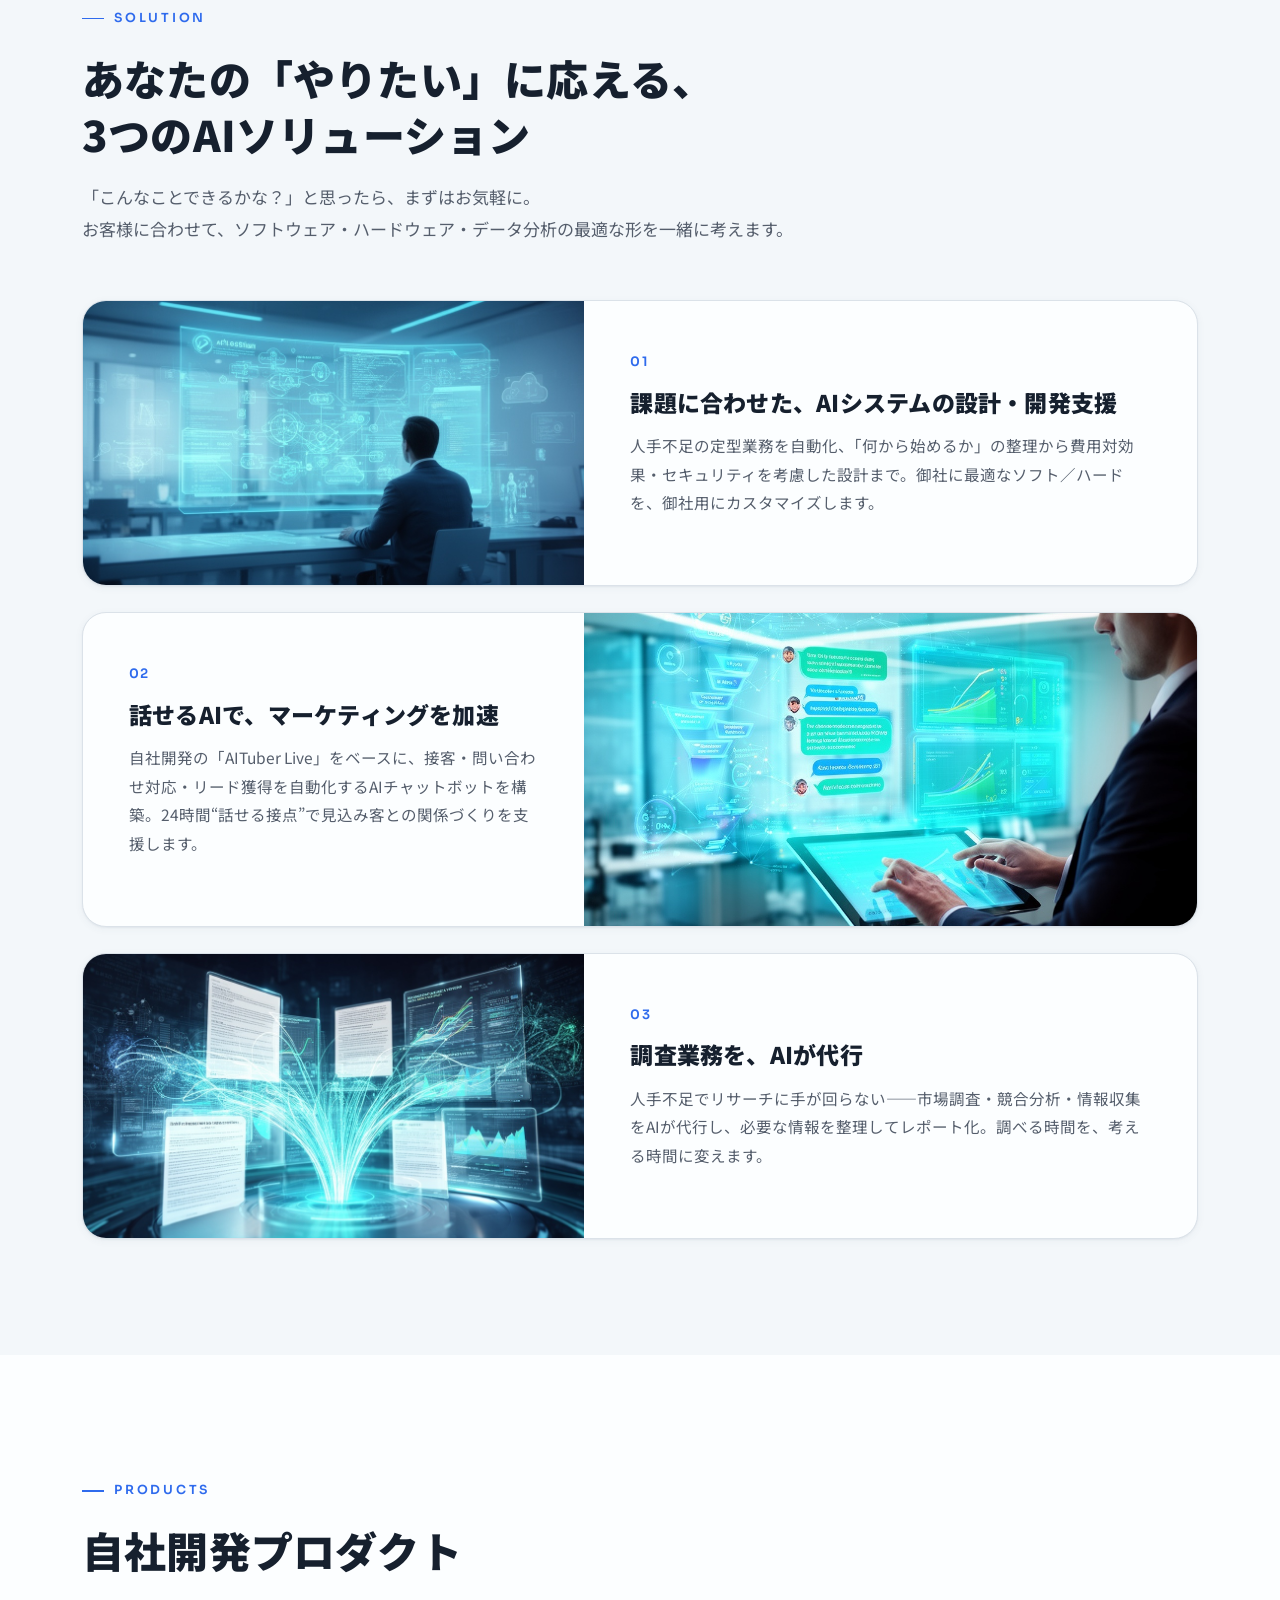
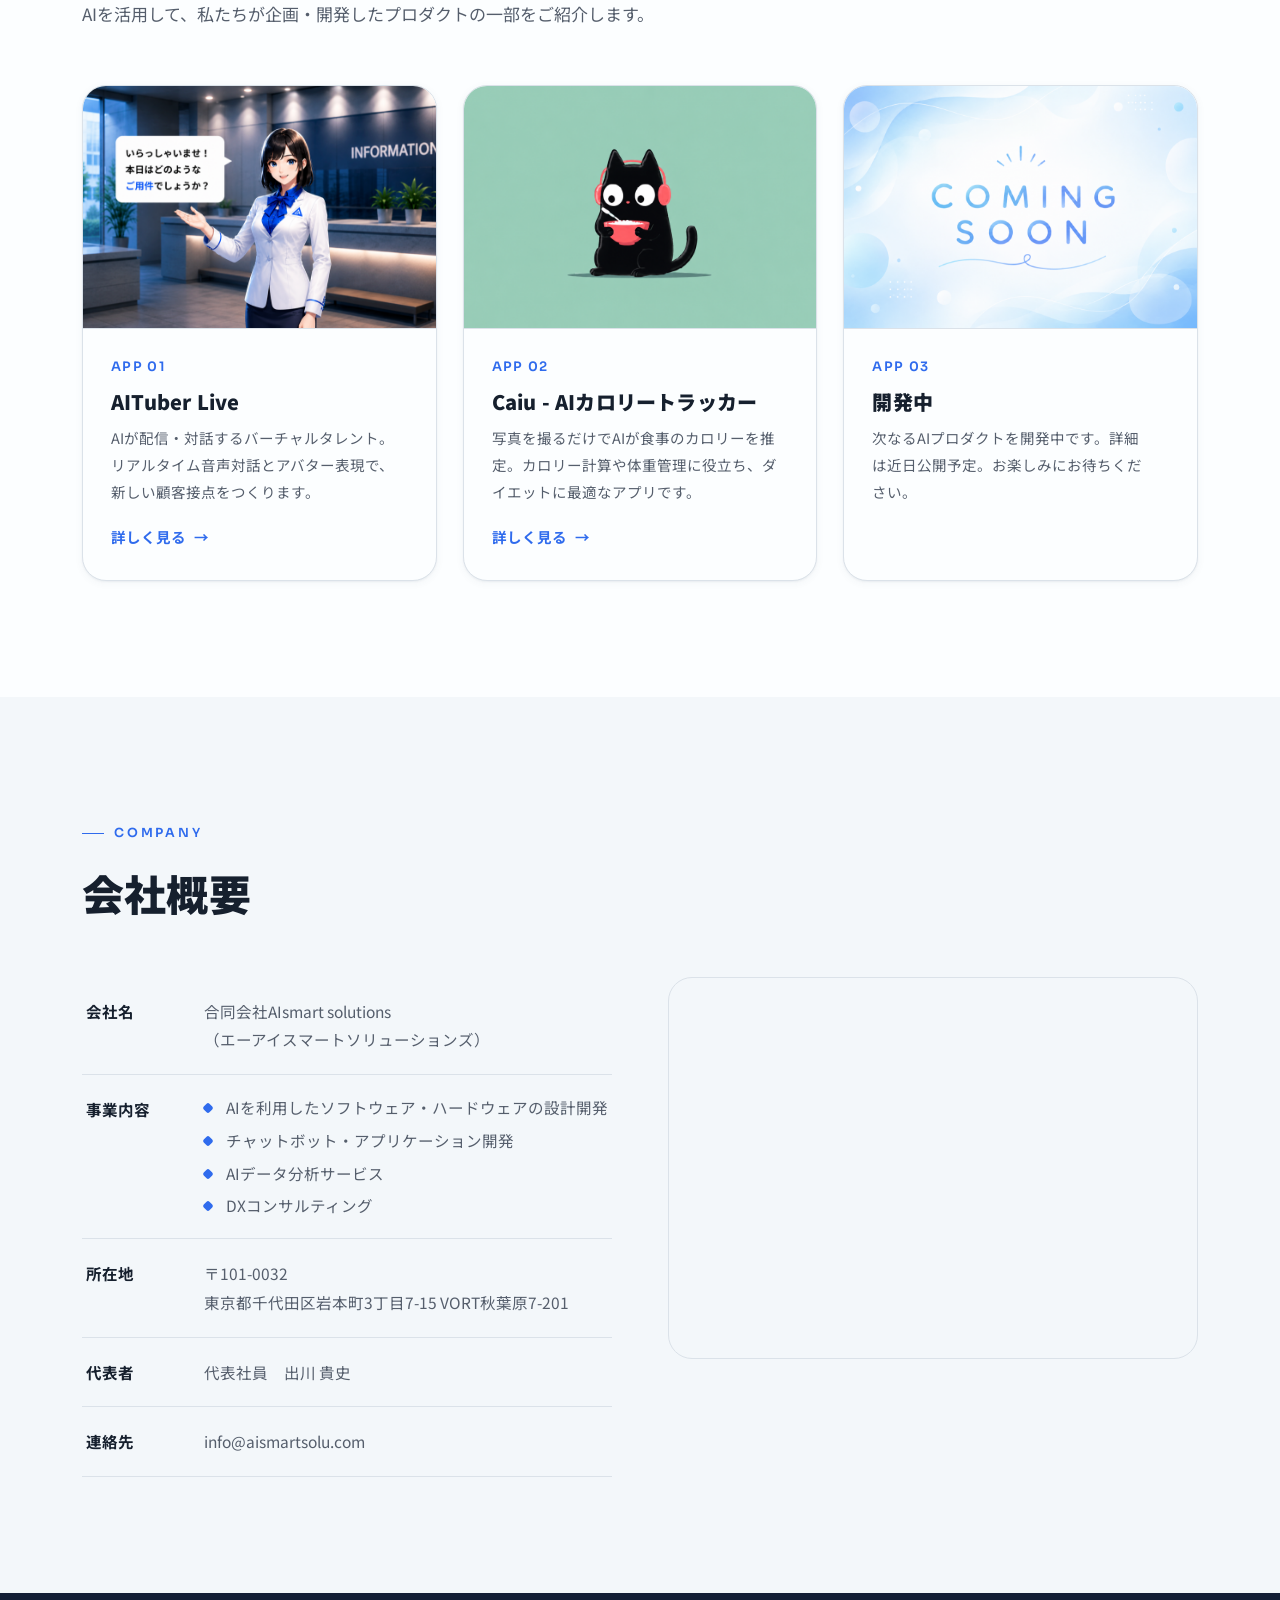
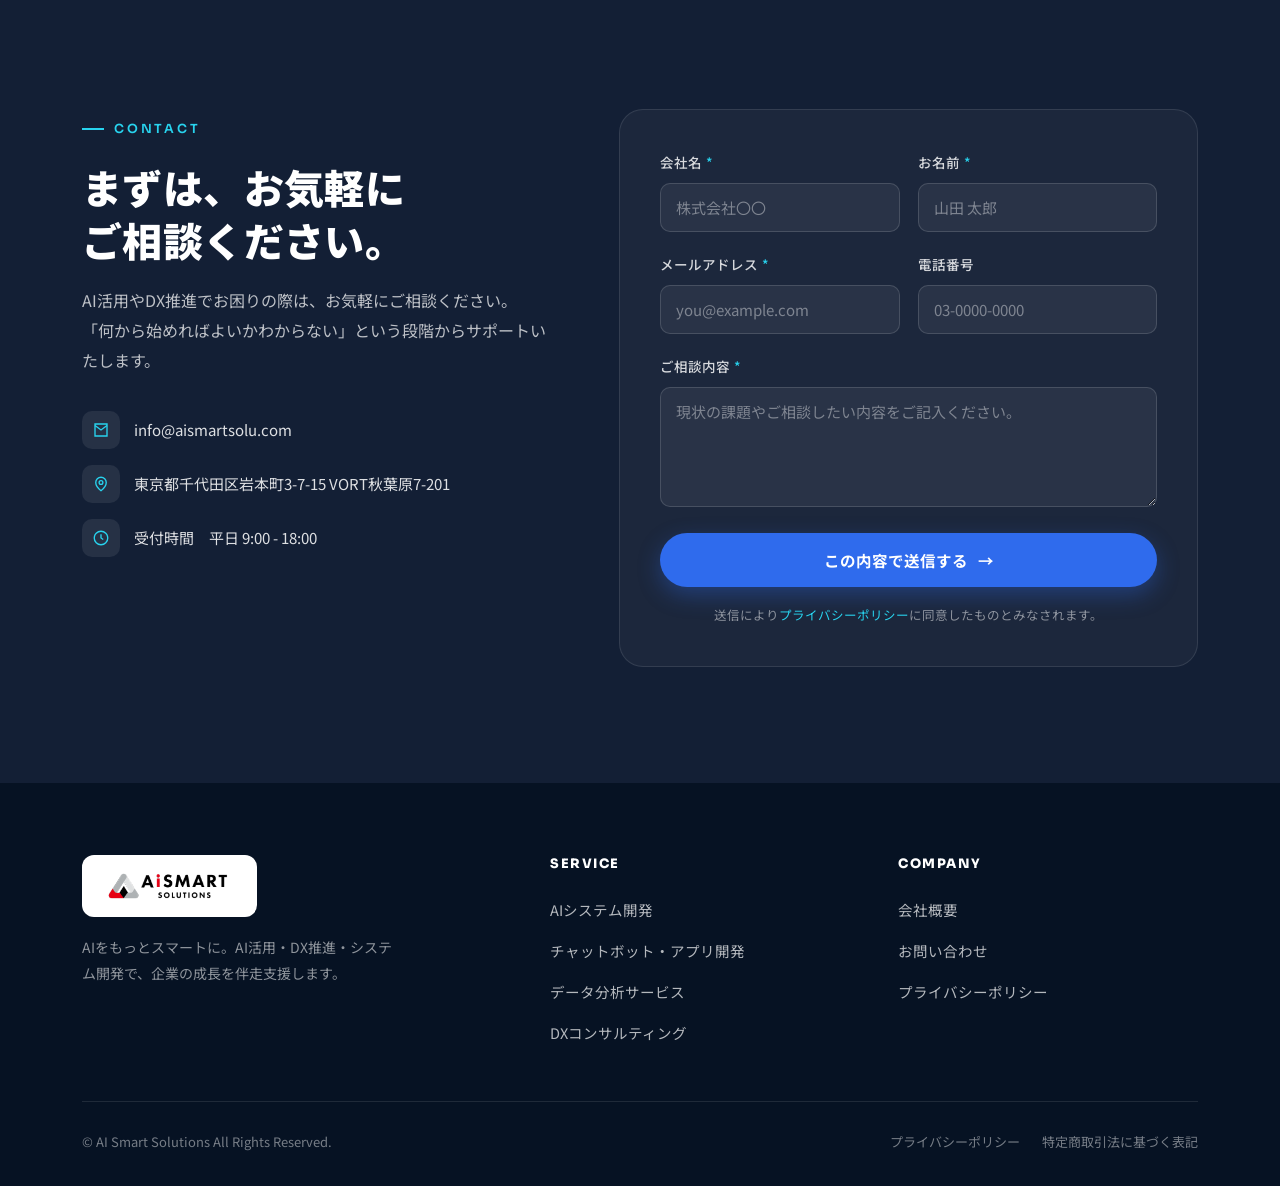
==== commit 7713123e: "Make header nav labels English to match section eyebrows Co-Authored-By: Claude Opus 4.8 <noreply@an" ====
--- a/index.html
+++ b/index.html
@@ -21,10 +21,10 @@
       <img class="brand-logo" src="assets/logo.png" alt="AI Smart Solutions">
     </a>
     <nav class="nav-links">
-      <a href="#service">ソリューション</a>
-      <a href="#works">開発アプリ</a>
-      <a href="#company">会社概要</a>
-      <a href="#contact">お問い合わせ</a>
+      <a href="#service">SOLUTION</a>
+      <a href="#works">PRODUCTS</a>
+      <a href="#company">COMPANY</a>
+      <a href="#contact">CONTACT</a>
     </nav>
     <a class="btn btn-primary nav-cta" href="#contact">無料相談はこちら <span class="arr">→</span></a>
     <button class="nav-toggle btn btn-ghost" aria-label="メニュー" onclick="document.querySelector('.nav-links').classList.toggle('open')">≡</button>
@@ -462,7 +462,7 @@
           <input type="hidden" name="_template" value="table">
           <input type="hidden" name="_captcha" value="false">
           <button class="btn btn-primary" type="submit">この内容で送信する <span class="arr">→</span></button>
-          <p class="privacy">送信により<a href="#" style="color:var(--cyan)">プライバシーポリシー</a>に同意したものとみなされます。</p>
+          <p class="privacy">送信により<a href="/privacy/" style="color:var(--cyan)">プライバシーポリシー</a>に同意したものとみなされます。</p>
         </div>
         <div class="form-success" id="formSuccess">
           <div class="check"><svg viewBox="0 0 24 24"><path d="m5 13 4 4L19 7"/></svg></div>
@@ -495,13 +495,13 @@
         <h4>Company</h4>
         <a href="#company">会社概要</a>
           <a href="#contact">お問い合わせ</a>
-        <a href="#">プライバシーポリシー</a>
+        <a href="/privacy/">プライバシーポリシー</a>
       </div>
     </div>
     <div class="footer-bot">
       <span>© AI Smart Solutions All Rights Reserved.</span>
       <div class="links">
-        <a href="#">プライバシーポリシー</a>
+        <a href="/privacy/">プライバシーポリシー</a>
         <a href="#">特定商取引法に基づく表記</a>
       </div>
     </div>
